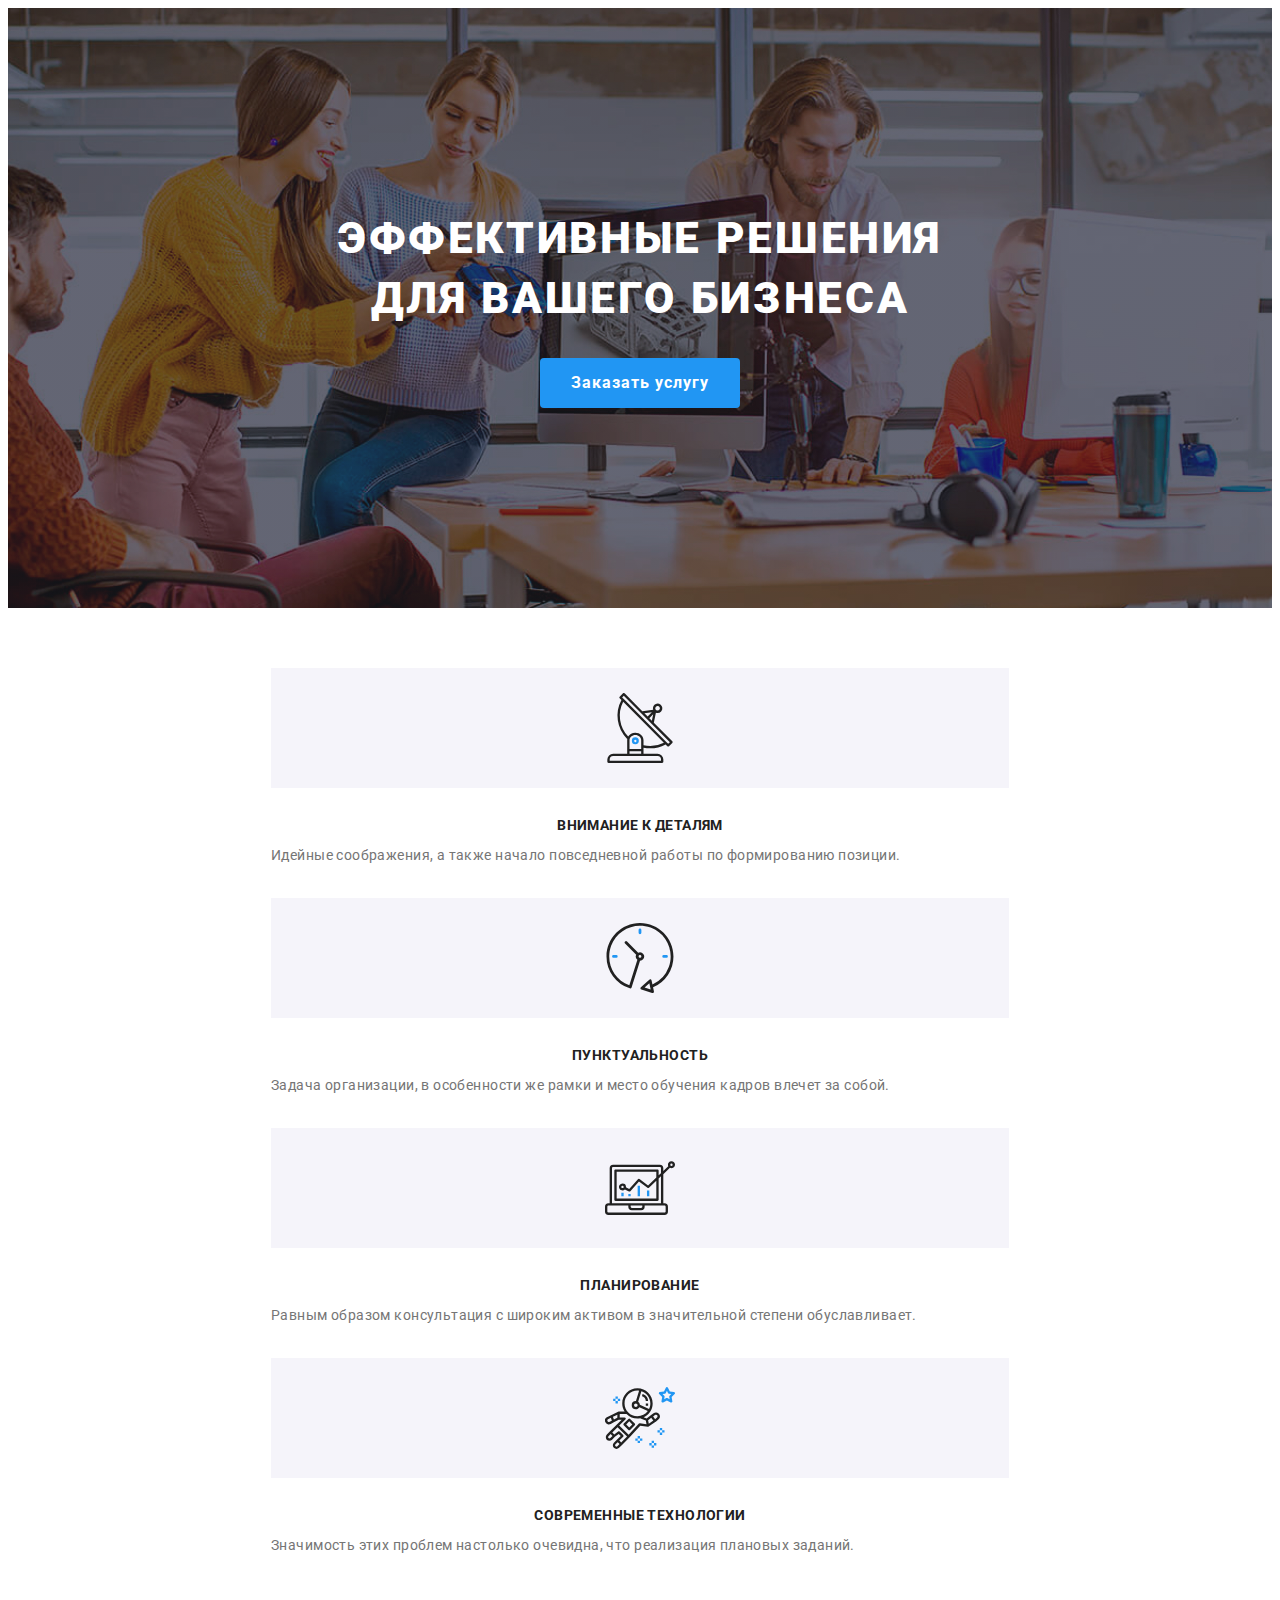
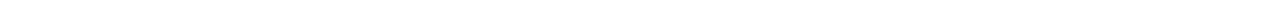
==== index.html @ 3f9c3182 "hero adaptive" ====
<!DOCTYPE html>
<html lang="ru">

  <head>
    <link rel="stylesheet" href="https://cdnjs.cloudflare.com/ajax/libs/modern-normalize/1.1.0/modern-normalize.min.css"
      integrity="sha512-wpPYUAdjBVSE4KJnH1VR1HeZfpl1ub8YT/NKx4PuQ5NmX2tKuGu6U/JRp5y+Y8XG2tV+wKQpNHVUX03MfMFn9Q=="
      crossorigin="anonymous" referrerpolicy="no-referrer" />
    <meta charset="UTF-8">
    <meta http-equiv="X-UA-Compatible" content="IE=edge">
    <meta name="viewport" content="width=device-width, initial-scale=1.0">
    <title>Студия</title>
    <link rel="preconnect" href="https://fonts.googleapis.com">
    <link rel="preconnect" href="https://fonts.gstatic.com" crossorigin>
    <link href="https://fonts.googleapis.com/css2?family=Raleway:wght@700&family=Roboto:wght@400;500;700;900&display=swap"
      rel="stylesheet">
    <link rel="stylesheet" href="./css/common.css">
    <link rel="stylesheet" href="./css/main.min.css">
  </head>

  <body> 

    <!----Header---->


    <!-- <header class="header">
      <div class="container header-container">
        <nav class="header-nav">

          <a href="index.html" class="logo nav-link"><span lang="en" class="web">Web</span><span class="studio">Studio</span></a>
          

          <ul class="site-nav list">
            <li class="site-nav__item">
              <a href="" class="link current site-nav__link">Студия</a></li>
            <li class="site-nav__item">
              <a href="./portfolio.html" class="link site-nav__link">Портфолио</a></li>
            <li class="site-nav__item">
              <a href="" class="link site-nav__link">Контакты</a></li>
          </ul>

        </nav>

        <ul class="header-contacts list ">
          <li class="header-contacts__item">
            <a class="header-contacts__link link" href="mailto:info@devstudio.com">
              <svg class="header-contacts__icon-mail">
                <use href="./images/sprite.svg#icon-mail"></use>
              </svg>info@devstudio.com
            </a>
          </li>
            
          <li class="header-contacts__item">
            <a class="header-contacts__link link" href="tel:+380961111111" >
              <svg class="header-contacts__icon-tel">
                <use href="./images/sprite.svg#icon-tel"></use>
              </svg>+38 096 111 11 11
            </a> 
          </li>
        </ul>
      </div>
    </header>

    <main> -->


      <!-------------Modal------------>

          <!-- <div class="backdrop is-hidden" data-modal>
            <div class="modal">
              <button class="button-modal" type="button" data-modal-close>
                <svg class="icon-close" width="11" height="11">
                  <use href="./images/sprite.svg#icon-modal"></use>
                </svg>
              </button>


              <form action="#" class="modal-form">
                <p class="modal-form-head">Оставьте свои данные, мы вам перезвоним</p>
                <label class="modal-form-field">Имя
                  <span class="modal-form-wrapper">
                    <input class="modal-form-input" type="text" name="user-name" />
                    <svg class="modal-form-icon">
                      <use href="./images/sprite.svg#icon-person"></use>
                    </svg>
                  </span>
                </label>

                <label class="modal-form-field">Телефон
                  <span class="modal-form-wrapper">
                    <input class="modal-form-input" type="tel" name="user-tel" />
                    <svg class="modal-form-icon">
                      <use href="./images/sprite.svg#icon-phonedrop"></use>
                    </svg>
                </span>
                </label>

                <label class="modal-form-field">Почта
                  <span class="modal-form-wrapper">
                    <input class="modal-form-input" type="email" name="user-email" />
                    <svg class="modal-form-icon">
                      <use href="./images/sprite.svg#icon-emaildrop"></use>
                    </svg>
                  </span>
                </label>

                <label class="modal-form-field">Комментарий
                  <textarea class="modal-form-message" name="user-message" placeholder="Введите текст"></textarea>
                </label>

                  
                <input class="modal-form-checkbox visually-hidden" type="checkbox" id="accept-policy"/>
                <label class="modal-form-checkbox-label" for="accept-policy">Соглашаюсь с рассылкой и принимаю &nbsp;<a href="#" class="link-policy">Условия договора</a></label>



                <button class="modal-form-button" type="submit">Отправить</button>
              </form>
            </div>
          </div>
 -->

      <!-----------Герой---------->
      
      <section class="section-hero overlay">
        <div class="container hero">
          <h1 class="hero-title">ЭФФЕКТИВНЫЕ РЕШЕНИЯ ДЛЯ ВАШЕГО БИЗНЕСА</h1>
          <button class="button" type="button" data-modal-open>Заказать услугу</button>
        </div>
      </section>
      
    
      <!--------Приоритеты-------->

      <section class="section ">
        <div class="container">
          <ul class="list section-container">
            <li class="item icon-antenna">
              <h3 class="section-title">ВНИМАНИЕ К ДЕТАЛЯМ</h3>
              <p class="section-text">Идейные соображения, а также начало повседневной работы по формированию позиции.</p>
            </li> 

            <li class="item icon-clock">
              <h3 class="section-title">ПУНКТУАЛЬНОСТЬ</h3>
              <p class="section-text">Задача организации, в особенности же рамки и место обучения кадров влечет за собой.</p>
            </li>

            <li class="item icon-diagram">
              <h3 class="section-title ">ПЛАНИРОВАНИЕ</h3>
              <p class="section-text">Равным образом консультация с широким активом в значительной степени обуславливает.</p>
            </li>

            <li class="item icon-astronaut">
              <h3 class="section-title ">СОВРЕМЕННЫЕ ТЕХНОЛОГИИ</h3>
              <p class="section-text">Значимость этих проблем настолько очевидна, что реализация плановых заданий.</p>
            </li>

          </ul>
        </div>
      </section>

    

      <!----------Чем мы занимаемся------->

      <!-- <section class="section-box">
        <div class="container">
          <h2 class="section-work">Чем мы занимаемся</h2>
            <ul class="about-list list">
              <li class="about-item">
                <div class="work-thumb">
                  <img src="./images/box1.jpg" alt="работа за компьютером" width="370" />
                  <p class="thumb-text">ДЕСКТОПНЫЕ ПРИЛОЖЕНИЯ</p>
                </div>
              </li>
              <li class="about-item">
                <div class="work-thumb">
                  <img src="./images/box2.jpg" alt="ноутбук и телефон" width="370" />
                  <p class="thumb-text">МОБИЛЬНЫЕ ПРИЛОЖЕНИЯ</p>
                </div>
              </li>
              <li class="about-item">
                <div class="work-thumb">
                  <img src="./images/box3.jpg" alt="планшет" width="370" />
                  <p class="thumb-text">ДИЗАЙНЕРСКИЕ РЕШЕНИЯ</p>
                </div>
              </li>
            </ul>
        </div>
      </section> -->

      <!--Наша команда-->
      
      <!-- <section class="command">
        <div class="container">
          <h2 class="command-title command-pre-title">Наша команда</h2>

          <ul class="list command-list">
            
            <li class="command-item">
              <img src="images/photo1.jpg" alt="photo" width="270" />
              <div class="command-item-description">
                <h3 class="command-subject">Игорь Демьяненко</h3>
                <p class="command-text">Product Designer</p>

                <ul class="master-social list social-list">
                  <li class="social-item">
                    <a href="" class="social-link">
                      <svg class="social-icon" width="20" height="20">
                        <use href="./images/sprite.svg#icon-instagram"></use>
                      </svg>
                    </a>
                  </li>
                  
                  <li class="social-item">
                    <a href="" class="social-link">
                      <svg class="social-icon" width="20" height="20">
                        <use href="./images/sprite.svg#icon-twitter"></use>
                      </svg>
                    </a>
                  </li>

                  <li class="social-item">
                    <a href="" class="social-link">
                      <svg class="social-icon" width="20" height="20">
                        <use href="./images/sprite.svg#icon-facebook"></use>
                      </svg>
                    </a>
                  </li>
                  
                  <li class="social-item">
                    <a href="" class="social-link">
                      <svg class="social-icon" width="20" height="20">
                        <use href="./images/sprite.svg#icon-linkedin"></use>
                      </svg>
                    </a>
                  </li>
                </ul>
              </div>
            </li>

            <li class="command-item">
              <img src="images/photo2.jpg" alt="photo" width="270" />
              <div class="command-item-description">
                <h3 class="command-subject">Ольга Репина</h3>
                <p class="command-text">Frontend Developer</p>
                <ul class="master-social list social-list">
                  <li class="social-item">
                    <a href="" class="social-link">
                      <svg class="social-icon" width="20" height="20">
                        <use href="./images/sprite.svg#icon-instagram"></use>
                      </svg>
                    </a>
                  </li>
                  <li class="social-item">
                    <a href="" class="social-link">
                      <svg class="social-icon" width="20" height="20">
                        <use href="./images/sprite.svg#icon-twitter"></use>
                      </svg>
                    </a>
                  </li>
                  <li class="social-item">
                    <a href="" class="social-link">
                      <svg class="social-icon" width="20" height="20">
                        <use href="./images/sprite.svg#icon-facebook"></use>
                      </svg>
                    </a>
                  </li>
                  <li class="social-item">
                    <a href="" class="social-link">
                      <svg class="social-icon" width="20" height="20">
                        <use href="./images/sprite.svg#icon-linkedin"></use>
                      </svg>
                    </a>
                  </li>
                </ul>
              </div>
            </li>

            <li class="command-item">
              <img src="images/photo3.jpg" alt="photo" width="270" />
              <div class="command-item-description">
                <h3 class="command-subject">Николай Тарасов</h3>
                <p class="command-text">Marketing</p>
                <ul class="master-social list social-list">
                  <li class="social-item">
                    <a href="" class="social-link">
                      <svg class="social-icon" width="20" height="20">
                        <use href="./images/sprite.svg#icon-instagram"></use>
                      </svg>
                    </a>
                  </li>
                  <li class="social-item">
                    <a href="" class="social-link">
                      <svg class="social-icon" width="20" height="20">
                        <use href="./images/sprite.svg#icon-twitter"></use>
                      </svg>
                    </a>
                  </li>
                  <li class="social-item">
                    <a href="" class="social-link">
                      <svg class="social-icon" width="20" height="20">
                        <use href="./images/sprite.svg#icon-facebook"></use>
                      </svg>
                    </a>
                  </li>
                  <li class="social-item">
                    <a href="" class="social-link">
                      <svg class="social-icon" width="20" height="20">
                        <use href="./images/sprite.svg#icon-linkedin"></use>
                      </svg>
                    </a>
                  </li>
                </ul>
              </div>
            </li>

            <li class="command-item">
              <img src="images/photo4.jpg" alt="photo" width="270" />
              <div class="command-item-description">
                <h3 class="command-subject">Михаил Ермаков</h3>
                <p class="command-text">UI Designer</p>
                <ul class="master-social list social-list">
                  <li class="social-item">
                    <a href="" class="social-link">
                      <svg class="social-icon" width="20" height="20">
                        <use href="./images/sprite.svg#icon-instagram"></use>
                      </svg>
                    </a>
                  </li>
                  <li class="social-item">
                    <a href="" class="social-link">
                      <svg class="social-icon" width="20" height="20">
                        <use href="./images/sprite.svg#icon-twitter"></use>
                      </svg>
                    </a>
                  </li>
                  <li class="social-item">
                    <a href="" class="social-link">
                      <svg class="social-icon" width="20" height="20">
                        <use href="./images/sprite.svg#icon-facebook"></use>
                      </svg>
                    </a>
                  </li>
                  <li class="social-item">
                    <a href="" class="social-link">
                      <svg class="social-icon" width="20" height="20">
                        <use href="./images/sprite.svg#icon-linkedin"></use>
                      </svg>
                    </a>
                  </li>
                </ul>
              </div>
            </li>

          </ul>
        </div>
      </section> -->

    <!-- Постоянные клиенты -->

    <!-- <section class="clients">
        <div class="container">
          <h2 class="title-clients">Постоянные клиенты</h2>
          <ul class="logo-clients">
            <li class="clients-item">
              <a href="" class="clients-link">
                <svg class="logo-company" width="106" height="60">
                  <use href="./images/sprite.svg#icon-Logo-yac"></use>
                </svg>
              </a>
            </li>
            <li class="clients-item">
              <a href="" class="clients-link">
                <svg class="logo-company" width="106" height="60">
                  <use href="./images/sprite.svg#icon-company-here"></use>
                </svg>
              </a>
            </li>
            <li class="clients-item">
              <a href="" class="clients-link">
                <svg class="logo-company" width="160" height="60">
                  <use href="./images/sprite.svg#icon-company"></use>
                </svg>
              </a>
            </li>
            <li class="clients-item">
              <a href="" class="clients-link">
                <svg class="logo-company" width="160" height="60">
                  <use href="./images/sprite.svg#icon-foster-peters"></use>
                </svg>
              </a>
            </li>
            <li class="clients-item">
              <a href="" class="clients-link">
                <svg class="logo-company" width="160" height="60">
                  <use href="./images/sprite.svg#icon-brand"></use>
                </svg>
              </a>
            </li>
            <li class="clients-item">
              <a href="" class="clients-link">
                <svg class="logo-company" width="160" height="60">
                  <use href="./images/sprite.svg#icon-company-tegline"></use>
                </svg>
              </a>
            </li>
          </ul>
        </div>
      </section>

    </main> -->

    <!--Футер-->
    <!-- <footer class="page-footer">
      <div class="container footer-container">
        <div class="footer-left">
          <a href="index.html" class="logo-footer"><span lang="en" class="web">Web</span><span class="studio-footer">Studio</span></a>
          

          <address>
          <ul class="nav-footer list">

            <li>
              <a href="г.Киев,пр-тЛесиУкраинки,26" class="address link about-address">г. Киев, пр-т Леси Украинки, 26</a>
            </li>

            <li>
              <a href="mailto:info@devstudio.com" class="link about-mail">info@devstudio.com</a>
            </li>

            <li>
              <a href="tel:+380961111111" class="link about-tel">+38 096 111 11 11</a>
            </li>

          </ul>
        </address>
        </div>
      

        <div class="footer-right">
          <h2 class="footer-right-title">ПРИСОЕДИНЯЙТЕСЬ</h2>
          <ul class="footer-right-list">
            <li class="footer-right-item" aria-label="Instagram">
              <a href="" class="footer-right-link">
                <svg width="20" height="20">
                  <use href="./images/sprite.svg#icon-instagram"></use>
                </svg>
              </a>
            </li>
              <li class="footer-right-item" aria-label="Twitter">
                <a href="" class="footer-right-link">
                  <svg width="20" height="20">
                    <use href="./images/sprite.svg#icon-twitter"></use>
                  </svg>
                </a>
              </li>
              <li class="footer-right-item" aria-label="Facebook">
                <a href="" class="footer-right-link">
                  <svg width="20" height="20">
                    <use href="./images/sprite.svg#icon-facebook"></use>
                  </svg>
                </a>
              </li>
              <li class="footer-right-item" aria-label="Linked-In">
                <a href="" class="footer-right-link">
                  <svg width="20" height="20">
                    <use href="./images/sprite.svg#icon-linkedin"></use>
                  </svg>
                </a>
              </li>
          </ul>
        </div> -->

        
<!--------- Footer right two ------->


        <!-- <div class="footer-right-two">
          <form class="footer-form">
            <label class="right-two-label" for="email">ПОДПИШИТЕСЬ НА РАССЫЛКУ</label>
            <input  class="footer-input" type="email" name="email" id="email" placeholder="E-mail"/>
            <button class="footer-button" type="submit">Подписаться
              <svg class="button-footer-icon">
                <use href="./images/sprite.svg#icon-send"></use>
              </svg>
            </button>
          </form>
        </div>

      </div>  
    </footer> -->

    <script src="./js/modal.js"></script>
  </body>

</html>
---- css/main.min.css ----
:root{--primary-text-color: #212121;--title-text-color: #757575;--accent-color: #2196f3;--primary-white-color: #ffffff;--primery-bg-color: #e5e5e5;--secondary-bg-color: #2f303a;--fourth-bg-color: #f5f4fa;--nav-footer-color: rgba(255, 255, 255, 0.6)}.visually-hidden{position:absolute;white-space:nowrap;width:1px;height:1px;overflow:hidden;border:0;padding:0;clip:rect(0 0 0 0);clip-path:inset(50%);margin:-1px}html{box-sizing:border-box}body{font-family:"Roboto", "Verdana", sans-serif;background-color:var(--primary-white-color);color:var(--primary-text-color);font-family:Roboto, sans-serif}p,h1,h2,h3,h4,h5,h6{margin:0}ul{margin:0;padding:0}img{display:block}button{cursor:pointer;border:none}*,*::before,*::after{box-sizing:border-box}.list{padding:0;margin:0;list-style:none}.link{text-decoration:none}.container{width:100%;padding-left:15px;padding-right:15px;margin:0 auto 0 auto}@media screen and (min-width: 480px){.container{width:480px}}@media screen and (min-width: 768px){.container{width:768px}}.backdrop{position:fixed;z-index:2;top:0;left:0;width:100vw;height:100vh;background:rgba(0,0,0,0.2);transition:opacity 500ms linear, visibility 500ms linear}.backdrop.is-hidden{opacity:0;pointer-events:none}.backdrop.is-hidden .modal{transform:translate(-50%, 0%) scale(0.5)}.modal{position:absolute;top:50%;left:50%;padding:40px;min-width:528px;min-height:581px;background-color:var(--primary-white-color);box-shadow:0px 1px 1px rgba(0,0,0,0.12),0px 4px 4px rgba(0,0,0,0.06),1px 4px 6px rgba(0,0,0,0.16);border-radius:4px;transform:translate(-50%, -50%) scale(1);transition:transform 3s cubic-bezier(0.4, 0, 0.2, 1)}.button-modal{position:absolute;display:flex;justify-content:center;align-items:center;top:8px;right:8px;width:30px;height:30px;outline:none;cursor:pointer;border-radius:50%;border:1px solid rgba(0,0,0,0.1);background-color:var(--primary-white-color);color:#000000;transition:color 250ms cubic-bezier(0.4, 0, 0.2, 1)}.button-modal:hover,.button-modal:focus{color:var(--accent-color)}.icon-close{fill:currentColor}.modal-form{display:flex;flex-direction:column}.modal-form-head{margin-bottom:12px;font-weight:700;font-size:20px;line-height:1.15;text-align:center;letter-spacing:0.03em;color:var(--primary-text-color)}.modal-form-field{margin-bottom:20px;font-weight:400;font-size:12px;line-height:1.16;letter-spacing:0.01em;color:var(--title-text-color)}.modal-form-wrapper{position:relative;display:block;margin-top:4px}.modal-form-input{width:100%;height:40px;padding-left:30px;border:1px solid rgba(33,33,33,0.2);border-radius:4px;transition:border-color 250ms cubic-bezier(0.4, 0, 0.2, 1)}.modal-form-input:focus{outline:none;border-color:var(--accent-color)}.modal-form-input:focus+.modal-form-icon{fill:var(--accent-color)}.modal-form-icon{display:block;width:18px;height:18px;position:absolute;top:50%;left:12px;transform:translateY(-50%);fill:var(--primary-text-color);transition:fill 250ms cubic-bezier(0.4, 0, 0.2, 1)}.modal-form-message{width:100%;height:120px;margin-top:4px;padding:12px 16px;border:1px solid rgba(33,33,33,0.2);border-radius:4px;resize:none;transition:border-color 250ms cubic-bezier(0.4, 0, 0.2, 1)}.modal-form-message::placeholder{font-family:Roboto;font-weight:400;font-size:14px;line-height:1, 14;letter-spacing:0.01em;color:rgba(117,117,117,0.5)}.modal-form-message:focus{outline:none;border-color:var(--accent-color)}.modal-form-checkbox-label{display:flex;align-items:center;justify-content:center;margin-bottom:30px;font-weight:400;font-size:14px;line-height:1.71;letter-spacing:0.03em;color:var(--title-text-color)}.modal-form-checkbox-label::before{display:block;content:"";width:18px;height:17px;margin-right:9px;border:1px solid var(--primary-text-color);cursor:pointer}.modal-form-checkbox:checked+.modal-form-checkbox-label::before{background-color:var(--accent-color);background-image:url(../images/check.svg);background-repeat:no-repeat;background-position:50% 50%}.modal-form-checkbox:focus+.modal-form-checkbox-label::before{outline:2px solid var(--accent-color)}.link-policy{color:var(--accent-color)}.modal-form-button{align-self:center;min-width:200px;height:50px;font-family:Roboto;font-weight:700;font-size:16px;line-height:1.87;text-align:center;letter-spacing:0.06em;color:var(--primary-white-color);background-color:var(--accent-color);box-shadow:0px 4px 4px rgba(0,0,0,0.15);border-radius:4px;transition:background-color 250ms cubic-bezier(0.4, 0, 0.2, 1)}.logo{font-family:"Raleway", sans-serif;font-weight:700;font-size:26px;line-height:1.19;text-decoration:none;letter-spacing:0.03em;transition:color 250ms linear}.logo:hover{color:var(--accent-color)}.web{color:var(--accent-color)}.studio{color:var(--primary-text-color)}.header{border-bottom:1px solid #ececec}.header-nav{display:flex;align-items:center}.header-container{display:flex}.site-nav{display:flex;margin-left:93px;color:var(--primary-text-color);font-weight:500;font-size:14px;line-height:1.14;letter-spacing:0.02em;transition:color 250ms linear}.site-nav__item:not(:last-child){margin-right:50px}.site-nav__link.current,.site-nav__link.current:focus{color:var(--accent-color)}.site-nav__link{display:flex;align-items:center;text-decoration:none;color:inherit;position:relative;transition:color 250ms cubic-bezier(0.4, 0, 0.2, 1)}.site-nav__link:hover,.site-nav__link:focus{color:var(--accent-color)}.site-nav__link.current:after{content:" ";background-color:var(--accent-color);width:100%;position:absolute;height:4px;border-radius:2px;display:block;top:46px}.header-contacts{display:flex;align-items:center;padding-top:32px;padding-bottom:32px;padding-left:0;margin-top:0;margin-bottom:0;margin-left:auto;list-style:none;font-weight:500;letter-spacing:0.02em;line-height:1.14;font-size:14px}.header-contacts .link:hover,.header-contacts.link:focus{color:var(--accent-color)}.header-contacts__link{display:flex;color:var(--title-text-color);align-items:center;text-decoration:none;color:inherit;position:relative;transition:color 250ms cubic-bezier(0.4, 0, 0.2, 1)}.header-contacts__link:hover,.header-contacts__link:focus{color:var(--accent-color)}.header-contacts__link:hover .header-contacts__icon-mail,.header-contacts__link:focus .header-contacts__icon-mail{fill:var(--accent-color)}.header-contacts__link:hover .header-contacts__icon-tel,.header-contacts__link:focus .header-contacts__icon-tel{fill:var(--accent-color)}.header-contacts__item{color:var(--title-text-color)}.header-contacts__item:not(:last-child){margin-right:50px}.header-contacts__icon-mail{fill:var(--title-text-color);margin-right:10px;width:16px;height:12px;transition:fill 250ms cubic-bezier(0.4, 0, 0.2, 1)}.header-contacts__icon-tel{fill:var(--title-text-color);margin-right:10px;width:10px;height:16px;transition:fill 250ms cubic-bezier(0.4, 0, 0.2, 1)}.hero{padding-top:118px;padding-bottom:118px}@media screen and (min-width: 1200px){.hero{padding-top:200px;padding-bottom:200px}}.section-hero{background-color:var(--secondary-bg-color);text-align:center}.hero-title{color:var(--primary-white-color);font-weight:900;letter-spacing:0.06em;font-size:26px;line-height:1.62;margin-bottom:30px}@media screen and (min-width: 480px){.hero-title{margin:0 auto;width:360px}}@media screen and (min-width: 1200px){.hero-title{width:696px;height:120px;font-size:44px;line-height:1.37;margin-left:auto;margin-right:auto}}.overlay{max-width:1600px;margin-left:auto;margin-right:auto;background-image:linear-gradient(rgba(47,48,58,0.4), rgba(47,48,58,0.4)),url(../images/hero.jpg);background-repeat:no-repeat;background-size:cover;background-position:center}.button{color:var(--primary-white-color);background-color:var(--accent-color);font-weight:700;font-size:16px;line-height:1.87;letter-spacing:0.06em;font-family:inherit;display:block;margin:0 auto;min-width:200px;height:50px;margin-top:30px;border-radius:4px;transition:background-color 250ms cubic-bezier(0.4, 0, 0.2, 1)}.button:hover,.button:focus{background-color:var(--accent-color)}.section{background-color:var(--primary-white-color);padding-top:60px;padding-bottom:60px}.section-container{margin-bottom:-30px}.item{margin-bottom:30px}.item::before{content:"";display:block;height:120px;background-repeat:no-repeat;background-position:center;background-color:#f5f4fa;margin-bottom:30px}.icon-antenna::before{background-image:url(../images/antenna.svg)}.icon-clock::before{background-image:url(../images/clock.svg)}.icon-diagram::before{background-image:url(../images/diagram.svg)}.icon-astronaut::before{background-image:url(../images/astronaut.svg)}.section-title{color:var(--primary-text-color);font-family:Roboto;font-weight:700;text-align:center;font-size:14px;line-height:1.14;letter-spacing:0.03em;margin-bottom:10px}.section-text{color:var(--title-text-color);font-size:14px;line-height:1.71;letter-spacing:0.03em;width:100%}.section-box{background-color:var(--primary-white-color);padding-top:92px;padding-bottom:92px}.section-work{background-color:var(--primary-white-color);font-weight:700;font-size:36px;line-height:42px;text-align:center;letter-spacing:0.03em;margin-bottom:50px}.about-list{display:flex;flex-wrap:wrap;margin-left:-30px;margin-bottom:-30px}.about-item{flex-basis:calc((100% - 3 * 30px) / 3);margin-left:30px;margin-bottom:30px}.work-thumb{position:relative}.work-thumb::after{display:inline-block;position:absolute;content:"";width:100%;height:70px;background:rgba(47,48,58,0.8);bottom:0%}.thumb-text{display:flex;position:absolute;justify-content:center;align-items:center;bottom:0px;width:100%;height:70px;font-weight:700;font-size:14px;line-height:1.14px;text-align:center;letter-spacing:0.03em;text-transform:uppercase;z-index:1;color:var(--primary-white-color)}.command{background-color:var(--fourth-bg-color);padding-top:94px;padding-bottom:94px}.command-title{color:var(--primary-text-color);font-size:36px;line-height:1.17;letter-spacing:0.03em;text-align:center}.command-pre-title{margin-bottom:50px}.command-list{display:flex;flex-wrap:wrap;margin-left:-30px;margin-bottom:-30px}.command-item{flex-basis:calc((100% - 4 * 30px) / 4);margin-left:30px;margin-bottom:30px;box-shadow:0px 1px 3px rgba(0,0,0,0.12),0px 1px 1px rgba(0,0,0,0.14),0px 2px 1px rgba(0,0,0,0.2)}.command-subject{color:var(--primary-text-color);font-weight:500;font-size:16px;line-height:1.19;letter-spacing:0.03em;margin-bottom:10px;text-align:center}.command-item-description{background-color:var(--primary-white-color);padding-top:30px;padding-bottom:30px}.command-text{color:var(--title-text-color);font-size:16px;line-height:1.19;letter-spacing:0.03em;text-align:center;padding-bottom:16px}.social-list{display:flex;justify-content:center;padding:0;list-style:none}.social-item{width:44px;height:44px;border-radius:50%}.social-item:not(:last-child){margin-right:10px}.social-icon{fill:#afb1b8;transition:fill 250ms cubic-bezier(0.4, 0, 0.2, 1)}.social-link{width:100%;height:100%;border-radius:50%;display:flex;align-items:center;justify-content:center;transition:background-color 250ms cubic-bezier(0.4, 0, 0.2, 1)}.social-link:hover,.social-link:focus{background-color:var(--accent-color)}.social-link:hover .social-icon,.social-link:focus .social-icon{fill:var(--primary-white-color)}.clients{background-color:var(--primary-white-color);padding-top:94px;padding-bottom:94px}.title-clients{color:var(--primary-text-color);font-size:36px;line-height:1.17;letter-spacing:0.03em;text-align:center;margin-bottom:50px}.logo-clients{padding:0px;margin:0;display:flex;list-style:none;justify-content:center;margin-left:-30px;margin-bottom:-30px}.clients-item{display:block;height:92px;margin-left:30px;margin-bottom:30px;box-sizing:border-box}.clients-link{display:flex;align-items:center;justify-content:center;border:1px solid #afb1b8;border-radius:4px;width:170px;height:92px;transition:border-color 250ms cubic-bezier(0.4, 0, 0.2, 1),fill 250ms cubic-bezier(0.4, 0, 0.2, 1)}.clients-link:hover,.clients-link:focus{border-color:var(--accent-color)}.clients-link:hover .logo-company,.clients-link:focus .logo-company{fill:var(--accent-color)}.logo-company{fill:#afb1b8;justify-content:center;align-items:center;transition:fill 250ms cubic-bezier(0.4, 0, 0.2, 1)}.footer-container{display:flex;align-items:baseline}.page-footer{color:var(--primary-white-color);background-color:var(--secondary-bg-color);padding-top:60px;padding-bottom:60px}.logo-footer{font-family:"Raleway", sans-serif;font-weight:700;font-size:26px;line-height:1.19;text-decoration:none;letter-spacing:0.03em;margin-bottom:20px;display:block}.web{color:var(--accent-color)}.studio-footer{color:var(--primary-white-color)}.page-footer .logo:hover{color:var(--accent-color)}.nav-footer .link{color:var(--nav-footer-color);font-style:normal;font-size:14px;line-height:1.71;letter-spacing:0.03em;transition:color 250ms cubic-bezier(0.4, 0, 0.2, 1)}.nav-footer .address{color:var(--primary-white-color);font-size:14px;line-height:1.71;letter-spacing:0.03em}.nav-footer .link:hover,.nav-footer .link:focus{color:var(--accent-color)}.about-address{margin-bottom:10px;display:block}.about-mail{margin-bottom:10px;display:block}.about-tel{display:block}.footer-right{width:206px;height:80px;margin-left:70px}.footer-right-list{list-style:none;display:flex}.footer-right-title{margin-top:0;margin-bottom:20px;font-family:"Roboto";font-weight:700;font-size:14px;line-height:1.14;letter-spacing:0.03em;text-transform:uppercase;color:var(--white)}.footer-right-item{border-radius:50%;display:flex;justify-content:center;align-items:center;width:44px;height:44px;background-color:rgba(255,255,255,0.1);fill:var(--primary-white-color)}.footer-right-item:not(:last-child){margin-right:10px}.footer-right-link{fill:var(--primary-white-color);display:flex;justify-content:center;align-items:center;width:44px;height:44px;border-radius:50%;transition:background-color 250ms cubic-bezier(0.4, 0, 0.2, 1)}.footer-right-link:hover,.footer-right-link:focus{background-color:var(--accent-color)}.footer-right-two{margin-left:93px;flex-direction:column}.right-two-label{display:flex;flex-direction:column;padding:0;margin-bottom:20px;font-family:"Roboto";font-weight:700;font-size:14px;line-height:1.14;letter-spacing:0.03em;text-transform:uppercase;color:var(--white)}.footer-input{width:358px;height:50px;padding-left:16px;color:var(--primary-white-color);background-color:var(--secondary-bg-color);border:1px solid rgba(255,255,255,0.3);box-sizing:border-box;border-radius:4px}.footer-button{display:inline-flex;justify-content:center;align-items:center;margin-left:12px;padding:10px 29px;color:var(--primary-white-color);background-color:var(--accent-color);font-weight:700;font-size:16px;line-height:1.87;letter-spacing:0.06em;font-family:inherit;min-width:200px;height:50px;background-color:var(--accent-color);border-radius:4px;transition:background-color 250ms cubic-bezier(0.4, 0, 0.2, 1)}.footer-button:hover,.footer-button:focus{background-color:var(--accent-color)}.button-footer-icon{margin-left:10px;width:24px;height:24px;fill:var(--primary-white-color)}.section-info{background-color:var(--primary-white-color);padding-top:94px;padding-bottom:94px}.button-link{color:var(--primary-text-color);background-color:var(--fourth-bg-color);font-family:inherit;cursor:pointer;font-weight:500;font-size:16px;line-height:1.62;letter-spacing:0.03em;border-radius:4px;padding:6px 22px 6px 22px;transition:box-shadow 250ms cubic-bezier(0.4, 0, 0.2, 1),color 250ms cubic-bezier(0.4, 0, 0.2, 1),background-color 250ms cubic-bezier(0.4, 0, 0.2, 1)}.button-link:hover,.button-link:focus{color:var(--primary-white-color);background-color:var(--accent-color);box-shadow:0px 3px 1px rgba(0,0,0,0.1),0px 1px 2px rgba(0,0,0,0.08),0px 2px 2px rgba(0,0,0,0.12)}.btn-info{display:flex;margin-bottom:50px;justify-content:center}.btn-item:not(:last-child){margin-right:8px}.projects{display:flex;flex-wrap:wrap}.projects-item{width:370px;flex-basis:calc((100% - 3 * 30px) / 3);margin-right:30px;margin-bottom:30px}.projects-item:nth-child(3n){margin-right:0}.projects-item:nth-last-child(-n+3){margin-bottom:0}.projects-link{display:block;text-decoration:none;transition:box-shadow 250ms cubic-bezier(0.4, 0, 0.2, 1)}.projects-link:hover{box-shadow:0px 1px 1px rgba(0,0,0,0.12),0px 4px 4px rgba(0,0,0,0.06),1px 4px 6px rgba(0,0,0,0.16)}.projects-description{padding:20px 24px 20px 24px;border:1px solid #eeeeee;box-sizing:border-box}.projects-title{color:var(--primary-text-color);font-size:18px;line-height:2;letter-spacing:0.06em;margin-bottom:4px}.projects-text{color:var(--title-text-color);font-size:16px;line-height:1.87;letter-spacing:0.03em}.projects-item{cursor:pointer}.projects-overlay{position:relative;overflow:hidden}.projects-picture-text{position:absolute;opacity:1;display:flex;top:0;left:0;color:var(--primary-white-color);font-size:18px;line-height:1.56;letter-spacing:0.03em;background-color:var(--accent-color);padding:63px 24px;height:100%;width:100%;transform:translateY(100%);transition:transform 250ms cubic-bezier(0.4, 0, 0.2, 1)}.projects-item:hover .projects-picture-text{transform:translateY(0)}
/*# sourceMappingURL=main.min.css.map */
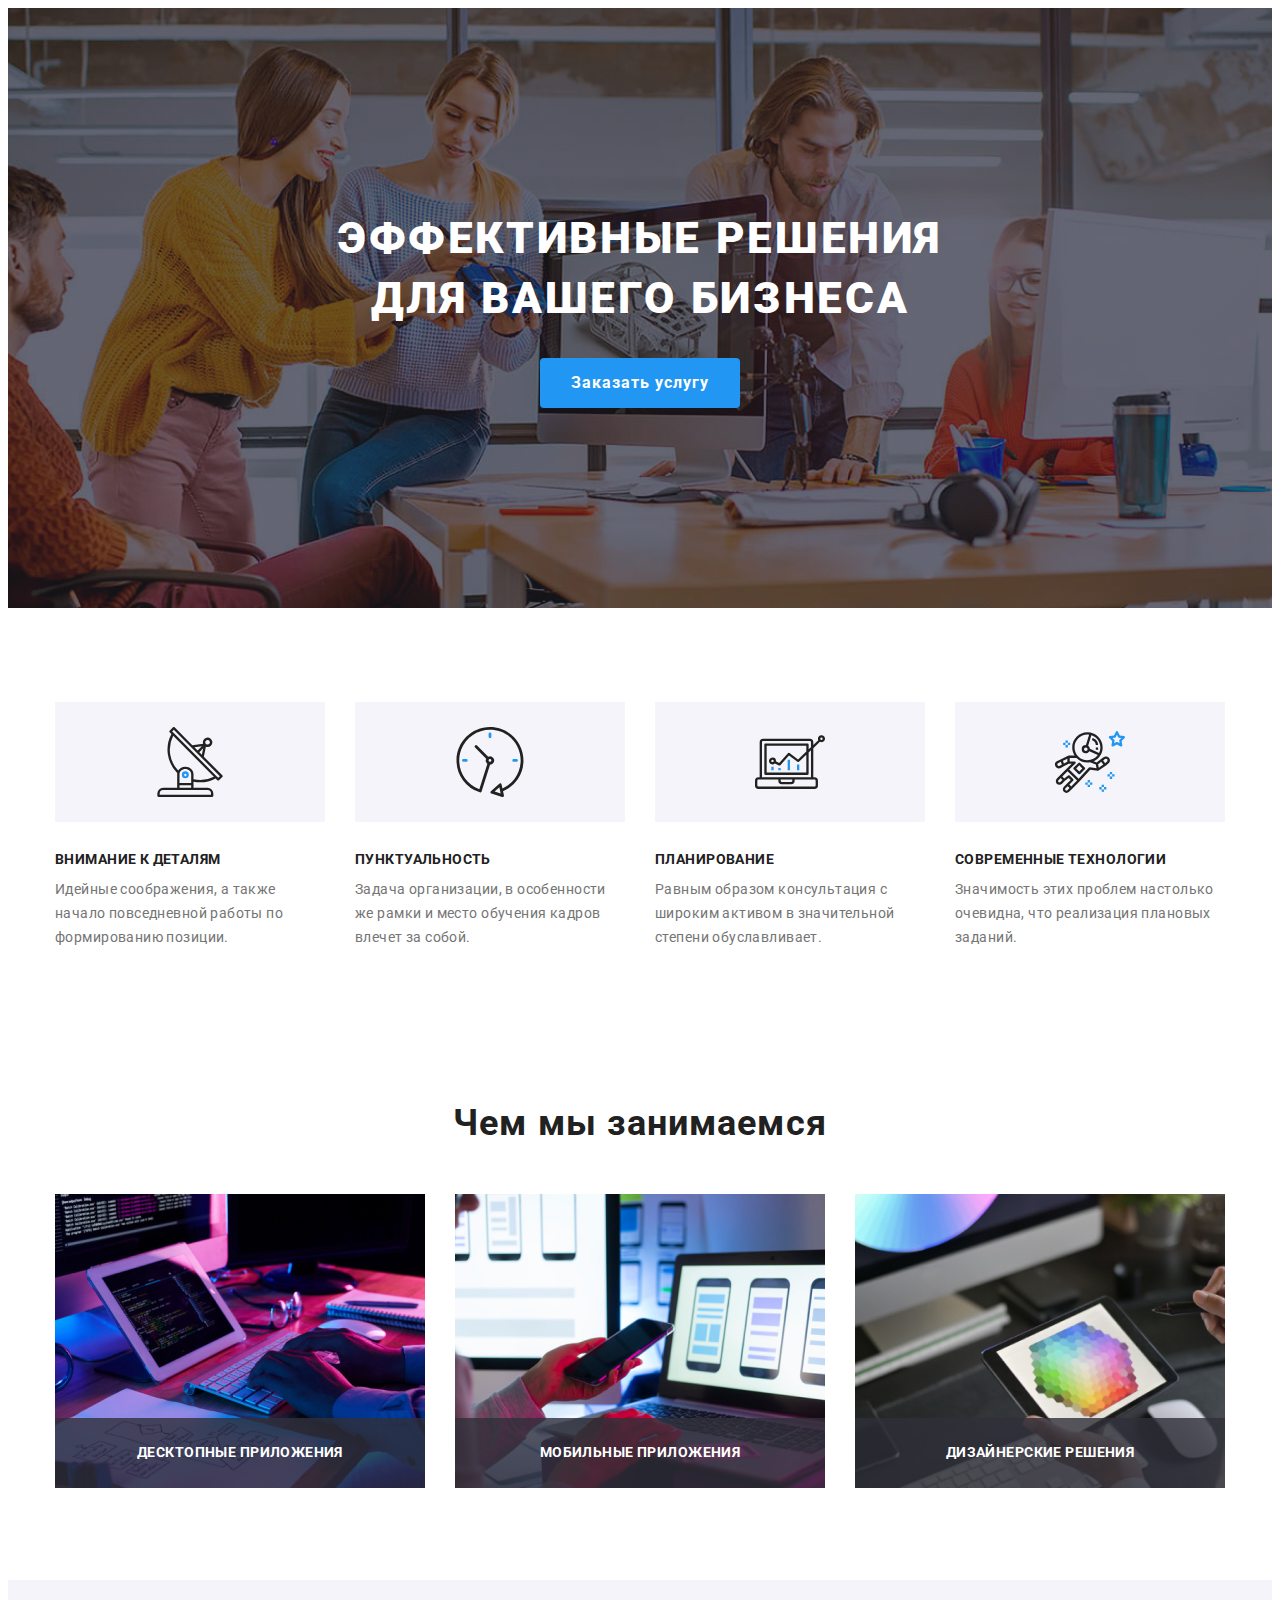
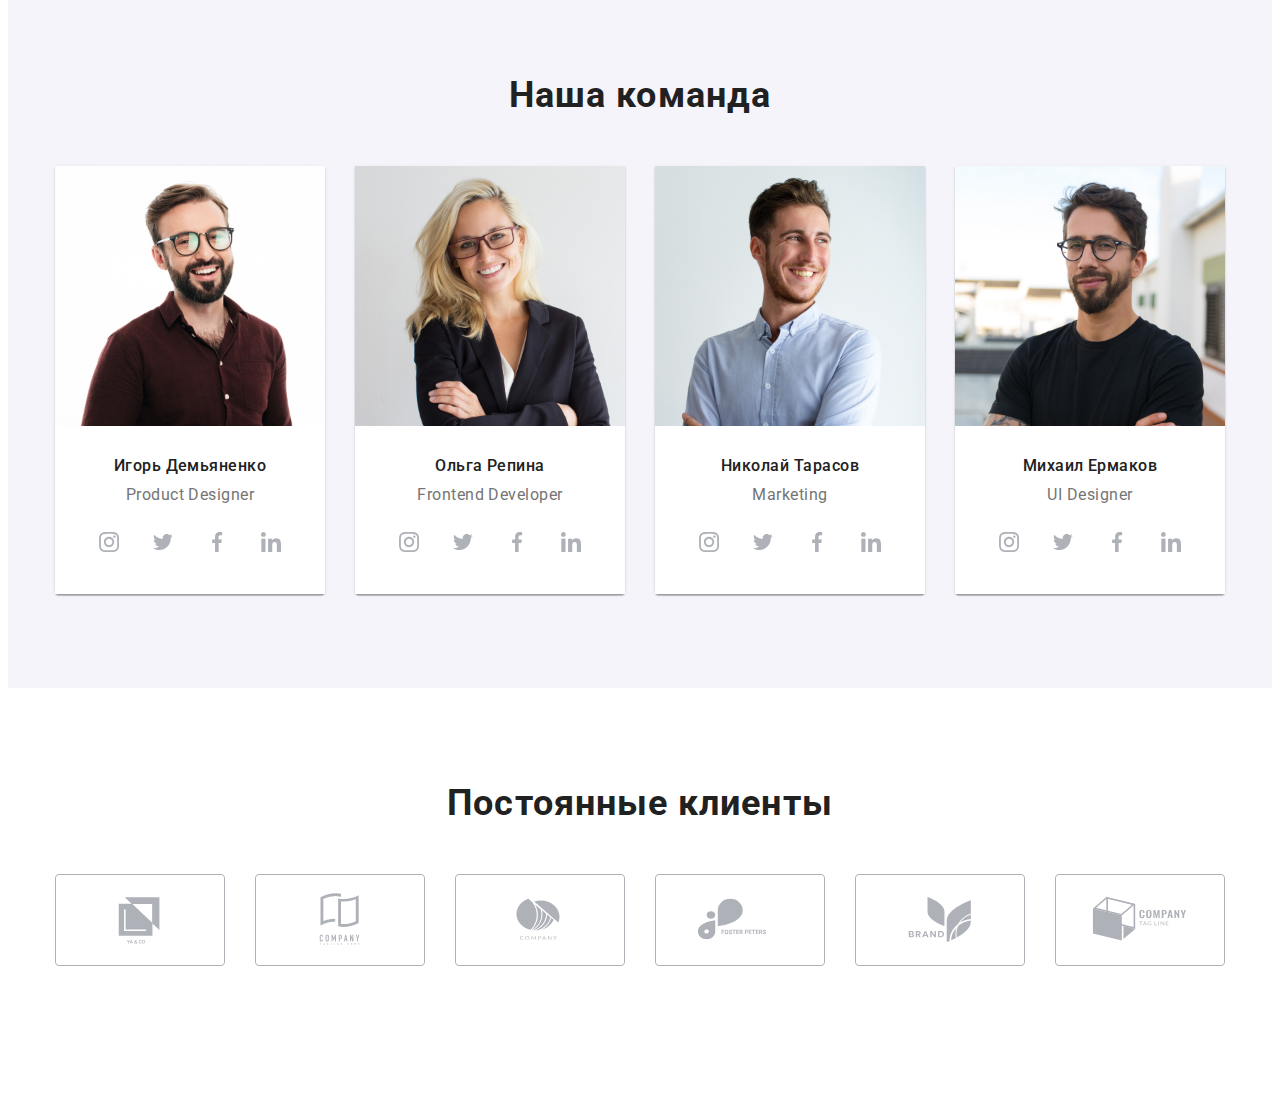
==== commit 76b285c8: "adaptive section clients" ====
--- a/index.html
+++ b/index.html
@@ -162,7 +162,7 @@
 
       <!----------Чем мы занимаемся------->
 
-      <!-- <section class="section-box">
+      <section class="section-box works">
         <div class="container">
           <h2 class="section-work">Чем мы занимаемся</h2>
             <ul class="about-list list">
@@ -186,13 +186,13 @@
               </li>
             </ul>
         </div>
-      </section> -->
+      </section>
 
       <!--Наша команда-->
       
-      <!-- <section class="command">
+      <section class="command">
         <div class="container">
-          <h2 class="command-title command-pre-title">Наша команда</h2>
+          <h2 class="command-title">Наша команда</h2>
 
           <ul class="list command-list">
             
@@ -354,11 +354,11 @@
 
           </ul>
         </div>
-      </section> -->
+      </section>
 
     <!-- Постоянные клиенты -->
 
-    <!-- <section class="clients">
+    <section class="clients">
         <div class="container">
           <h2 class="title-clients">Постоянные клиенты</h2>
           <ul class="logo-clients">
@@ -378,28 +378,28 @@
             </li>
             <li class="clients-item">
               <a href="" class="clients-link">
-                <svg class="logo-company" width="160" height="60">
+                <svg class="logo-company" width="106" height="60">
                   <use href="./images/sprite.svg#icon-company"></use>
                 </svg>
               </a>
             </li>
             <li class="clients-item">
               <a href="" class="clients-link">
-                <svg class="logo-company" width="160" height="60">
+                <svg class="logo-company" width="106" height="60">
                   <use href="./images/sprite.svg#icon-foster-peters"></use>
                 </svg>
               </a>
             </li>
             <li class="clients-item">
               <a href="" class="clients-link">
-                <svg class="logo-company" width="160" height="60">
+                <svg class="logo-company" width="106" height="60">
                   <use href="./images/sprite.svg#icon-brand"></use>
                 </svg>
               </a>
             </li>
             <li class="clients-item">
               <a href="" class="clients-link">
-                <svg class="logo-company" width="160" height="60">
+                <svg class="logo-company" width="106" height="60">
                   <use href="./images/sprite.svg#icon-company-tegline"></use>
                 </svg>
               </a>
@@ -408,7 +408,7 @@
         </div>
       </section>
 
-    </main> -->
+    </main>
 
     <!--Футер-->
     <!-- <footer class="page-footer">
--- a/css/main.min.css
+++ b/css/main.min.css
@@ -1,2 +1,2 @@
-:root{--primary-text-color: #212121;--title-text-color: #757575;--accent-color: #2196f3;--primary-white-color: #ffffff;--primery-bg-color: #e5e5e5;--secondary-bg-color: #2f303a;--fourth-bg-color: #f5f4fa;--nav-footer-color: rgba(255, 255, 255, 0.6)}.visually-hidden{position:absolute;white-space:nowrap;width:1px;height:1px;overflow:hidden;border:0;padding:0;clip:rect(0 0 0 0);clip-path:inset(50%);margin:-1px}html{box-sizing:border-box}body{font-family:"Roboto", "Verdana", sans-serif;background-color:var(--primary-white-color);color:var(--primary-text-color);font-family:Roboto, sans-serif}p,h1,h2,h3,h4,h5,h6{margin:0}ul{margin:0;padding:0}img{display:block}button{cursor:pointer;border:none}*,*::before,*::after{box-sizing:border-box}.list{padding:0;margin:0;list-style:none}.link{text-decoration:none}.container{width:100%;padding-left:15px;padding-right:15px;margin:0 auto 0 auto}@media screen and (min-width: 480px){.container{width:480px}}@media screen and (min-width: 768px){.container{width:768px}}.backdrop{position:fixed;z-index:2;top:0;left:0;width:100vw;height:100vh;background:rgba(0,0,0,0.2);transition:opacity 500ms linear, visibility 500ms linear}.backdrop.is-hidden{opacity:0;pointer-events:none}.backdrop.is-hidden .modal{transform:translate(-50%, 0%) scale(0.5)}.modal{position:absolute;top:50%;left:50%;padding:40px;min-width:528px;min-height:581px;background-color:var(--primary-white-color);box-shadow:0px 1px 1px rgba(0,0,0,0.12),0px 4px 4px rgba(0,0,0,0.06),1px 4px 6px rgba(0,0,0,0.16);border-radius:4px;transform:translate(-50%, -50%) scale(1);transition:transform 3s cubic-bezier(0.4, 0, 0.2, 1)}.button-modal{position:absolute;display:flex;justify-content:center;align-items:center;top:8px;right:8px;width:30px;height:30px;outline:none;cursor:pointer;border-radius:50%;border:1px solid rgba(0,0,0,0.1);background-color:var(--primary-white-color);color:#000000;transition:color 250ms cubic-bezier(0.4, 0, 0.2, 1)}.button-modal:hover,.button-modal:focus{color:var(--accent-color)}.icon-close{fill:currentColor}.modal-form{display:flex;flex-direction:column}.modal-form-head{margin-bottom:12px;font-weight:700;font-size:20px;line-height:1.15;text-align:center;letter-spacing:0.03em;color:var(--primary-text-color)}.modal-form-field{margin-bottom:20px;font-weight:400;font-size:12px;line-height:1.16;letter-spacing:0.01em;color:var(--title-text-color)}.modal-form-wrapper{position:relative;display:block;margin-top:4px}.modal-form-input{width:100%;height:40px;padding-left:30px;border:1px solid rgba(33,33,33,0.2);border-radius:4px;transition:border-color 250ms cubic-bezier(0.4, 0, 0.2, 1)}.modal-form-input:focus{outline:none;border-color:var(--accent-color)}.modal-form-input:focus+.modal-form-icon{fill:var(--accent-color)}.modal-form-icon{display:block;width:18px;height:18px;position:absolute;top:50%;left:12px;transform:translateY(-50%);fill:var(--primary-text-color);transition:fill 250ms cubic-bezier(0.4, 0, 0.2, 1)}.modal-form-message{width:100%;height:120px;margin-top:4px;padding:12px 16px;border:1px solid rgba(33,33,33,0.2);border-radius:4px;resize:none;transition:border-color 250ms cubic-bezier(0.4, 0, 0.2, 1)}.modal-form-message::placeholder{font-family:Roboto;font-weight:400;font-size:14px;line-height:1, 14;letter-spacing:0.01em;color:rgba(117,117,117,0.5)}.modal-form-message:focus{outline:none;border-color:var(--accent-color)}.modal-form-checkbox-label{display:flex;align-items:center;justify-content:center;margin-bottom:30px;font-weight:400;font-size:14px;line-height:1.71;letter-spacing:0.03em;color:var(--title-text-color)}.modal-form-checkbox-label::before{display:block;content:"";width:18px;height:17px;margin-right:9px;border:1px solid var(--primary-text-color);cursor:pointer}.modal-form-checkbox:checked+.modal-form-checkbox-label::before{background-color:var(--accent-color);background-image:url(../images/check.svg);background-repeat:no-repeat;background-position:50% 50%}.modal-form-checkbox:focus+.modal-form-checkbox-label::before{outline:2px solid var(--accent-color)}.link-policy{color:var(--accent-color)}.modal-form-button{align-self:center;min-width:200px;height:50px;font-family:Roboto;font-weight:700;font-size:16px;line-height:1.87;text-align:center;letter-spacing:0.06em;color:var(--primary-white-color);background-color:var(--accent-color);box-shadow:0px 4px 4px rgba(0,0,0,0.15);border-radius:4px;transition:background-color 250ms cubic-bezier(0.4, 0, 0.2, 1)}.logo{font-family:"Raleway", sans-serif;font-weight:700;font-size:26px;line-height:1.19;text-decoration:none;letter-spacing:0.03em;transition:color 250ms linear}.logo:hover{color:var(--accent-color)}.web{color:var(--accent-color)}.studio{color:var(--primary-text-color)}.header{border-bottom:1px solid #ececec}.header-nav{display:flex;align-items:center}.header-container{display:flex}.site-nav{display:flex;margin-left:93px;color:var(--primary-text-color);font-weight:500;font-size:14px;line-height:1.14;letter-spacing:0.02em;transition:color 250ms linear}.site-nav__item:not(:last-child){margin-right:50px}.site-nav__link.current,.site-nav__link.current:focus{color:var(--accent-color)}.site-nav__link{display:flex;align-items:center;text-decoration:none;color:inherit;position:relative;transition:color 250ms cubic-bezier(0.4, 0, 0.2, 1)}.site-nav__link:hover,.site-nav__link:focus{color:var(--accent-color)}.site-nav__link.current:after{content:" ";background-color:var(--accent-color);width:100%;position:absolute;height:4px;border-radius:2px;display:block;top:46px}.header-contacts{display:flex;align-items:center;padding-top:32px;padding-bottom:32px;padding-left:0;margin-top:0;margin-bottom:0;margin-left:auto;list-style:none;font-weight:500;letter-spacing:0.02em;line-height:1.14;font-size:14px}.header-contacts .link:hover,.header-contacts.link:focus{color:var(--accent-color)}.header-contacts__link{display:flex;color:var(--title-text-color);align-items:center;text-decoration:none;color:inherit;position:relative;transition:color 250ms cubic-bezier(0.4, 0, 0.2, 1)}.header-contacts__link:hover,.header-contacts__link:focus{color:var(--accent-color)}.header-contacts__link:hover .header-contacts__icon-mail,.header-contacts__link:focus .header-contacts__icon-mail{fill:var(--accent-color)}.header-contacts__link:hover .header-contacts__icon-tel,.header-contacts__link:focus .header-contacts__icon-tel{fill:var(--accent-color)}.header-contacts__item{color:var(--title-text-color)}.header-contacts__item:not(:last-child){margin-right:50px}.header-contacts__icon-mail{fill:var(--title-text-color);margin-right:10px;width:16px;height:12px;transition:fill 250ms cubic-bezier(0.4, 0, 0.2, 1)}.header-contacts__icon-tel{fill:var(--title-text-color);margin-right:10px;width:10px;height:16px;transition:fill 250ms cubic-bezier(0.4, 0, 0.2, 1)}.hero{padding-top:118px;padding-bottom:118px}@media screen and (min-width: 1200px){.hero{padding-top:200px;padding-bottom:200px}}.section-hero{background-color:var(--secondary-bg-color);text-align:center}.hero-title{color:var(--primary-white-color);font-weight:900;letter-spacing:0.06em;font-size:26px;line-height:1.62;margin-bottom:30px}@media screen and (min-width: 480px){.hero-title{margin:0 auto;width:360px}}@media screen and (min-width: 1200px){.hero-title{width:696px;height:120px;font-size:44px;line-height:1.37;margin-left:auto;margin-right:auto}}.overlay{max-width:1600px;margin-left:auto;margin-right:auto;background-image:linear-gradient(rgba(47,48,58,0.4), rgba(47,48,58,0.4)),url(../images/hero.jpg);background-repeat:no-repeat;background-size:cover;background-position:center}.button{color:var(--primary-white-color);background-color:var(--accent-color);font-weight:700;font-size:16px;line-height:1.87;letter-spacing:0.06em;font-family:inherit;display:block;margin:0 auto;min-width:200px;height:50px;margin-top:30px;border-radius:4px;transition:background-color 250ms cubic-bezier(0.4, 0, 0.2, 1)}.button:hover,.button:focus{background-color:var(--accent-color)}.section{background-color:var(--primary-white-color);padding-top:60px;padding-bottom:60px}.section-container{margin-bottom:-30px}.item{margin-bottom:30px}.item::before{content:"";display:block;height:120px;background-repeat:no-repeat;background-position:center;background-color:#f5f4fa;margin-bottom:30px}.icon-antenna::before{background-image:url(../images/antenna.svg)}.icon-clock::before{background-image:url(../images/clock.svg)}.icon-diagram::before{background-image:url(../images/diagram.svg)}.icon-astronaut::before{background-image:url(../images/astronaut.svg)}.section-title{color:var(--primary-text-color);font-family:Roboto;font-weight:700;text-align:center;font-size:14px;line-height:1.14;letter-spacing:0.03em;margin-bottom:10px}.section-text{color:var(--title-text-color);font-size:14px;line-height:1.71;letter-spacing:0.03em;width:100%}.section-box{background-color:var(--primary-white-color);padding-top:92px;padding-bottom:92px}.section-work{background-color:var(--primary-white-color);font-weight:700;font-size:36px;line-height:42px;text-align:center;letter-spacing:0.03em;margin-bottom:50px}.about-list{display:flex;flex-wrap:wrap;margin-left:-30px;margin-bottom:-30px}.about-item{flex-basis:calc((100% - 3 * 30px) / 3);margin-left:30px;margin-bottom:30px}.work-thumb{position:relative}.work-thumb::after{display:inline-block;position:absolute;content:"";width:100%;height:70px;background:rgba(47,48,58,0.8);bottom:0%}.thumb-text{display:flex;position:absolute;justify-content:center;align-items:center;bottom:0px;width:100%;height:70px;font-weight:700;font-size:14px;line-height:1.14px;text-align:center;letter-spacing:0.03em;text-transform:uppercase;z-index:1;color:var(--primary-white-color)}.command{background-color:var(--fourth-bg-color);padding-top:94px;padding-bottom:94px}.command-title{color:var(--primary-text-color);font-size:36px;line-height:1.17;letter-spacing:0.03em;text-align:center}.command-pre-title{margin-bottom:50px}.command-list{display:flex;flex-wrap:wrap;margin-left:-30px;margin-bottom:-30px}.command-item{flex-basis:calc((100% - 4 * 30px) / 4);margin-left:30px;margin-bottom:30px;box-shadow:0px 1px 3px rgba(0,0,0,0.12),0px 1px 1px rgba(0,0,0,0.14),0px 2px 1px rgba(0,0,0,0.2)}.command-subject{color:var(--primary-text-color);font-weight:500;font-size:16px;line-height:1.19;letter-spacing:0.03em;margin-bottom:10px;text-align:center}.command-item-description{background-color:var(--primary-white-color);padding-top:30px;padding-bottom:30px}.command-text{color:var(--title-text-color);font-size:16px;line-height:1.19;letter-spacing:0.03em;text-align:center;padding-bottom:16px}.social-list{display:flex;justify-content:center;padding:0;list-style:none}.social-item{width:44px;height:44px;border-radius:50%}.social-item:not(:last-child){margin-right:10px}.social-icon{fill:#afb1b8;transition:fill 250ms cubic-bezier(0.4, 0, 0.2, 1)}.social-link{width:100%;height:100%;border-radius:50%;display:flex;align-items:center;justify-content:center;transition:background-color 250ms cubic-bezier(0.4, 0, 0.2, 1)}.social-link:hover,.social-link:focus{background-color:var(--accent-color)}.social-link:hover .social-icon,.social-link:focus .social-icon{fill:var(--primary-white-color)}.clients{background-color:var(--primary-white-color);padding-top:94px;padding-bottom:94px}.title-clients{color:var(--primary-text-color);font-size:36px;line-height:1.17;letter-spacing:0.03em;text-align:center;margin-bottom:50px}.logo-clients{padding:0px;margin:0;display:flex;list-style:none;justify-content:center;margin-left:-30px;margin-bottom:-30px}.clients-item{display:block;height:92px;margin-left:30px;margin-bottom:30px;box-sizing:border-box}.clients-link{display:flex;align-items:center;justify-content:center;border:1px solid #afb1b8;border-radius:4px;width:170px;height:92px;transition:border-color 250ms cubic-bezier(0.4, 0, 0.2, 1),fill 250ms cubic-bezier(0.4, 0, 0.2, 1)}.clients-link:hover,.clients-link:focus{border-color:var(--accent-color)}.clients-link:hover .logo-company,.clients-link:focus .logo-company{fill:var(--accent-color)}.logo-company{fill:#afb1b8;justify-content:center;align-items:center;transition:fill 250ms cubic-bezier(0.4, 0, 0.2, 1)}.footer-container{display:flex;align-items:baseline}.page-footer{color:var(--primary-white-color);background-color:var(--secondary-bg-color);padding-top:60px;padding-bottom:60px}.logo-footer{font-family:"Raleway", sans-serif;font-weight:700;font-size:26px;line-height:1.19;text-decoration:none;letter-spacing:0.03em;margin-bottom:20px;display:block}.web{color:var(--accent-color)}.studio-footer{color:var(--primary-white-color)}.page-footer .logo:hover{color:var(--accent-color)}.nav-footer .link{color:var(--nav-footer-color);font-style:normal;font-size:14px;line-height:1.71;letter-spacing:0.03em;transition:color 250ms cubic-bezier(0.4, 0, 0.2, 1)}.nav-footer .address{color:var(--primary-white-color);font-size:14px;line-height:1.71;letter-spacing:0.03em}.nav-footer .link:hover,.nav-footer .link:focus{color:var(--accent-color)}.about-address{margin-bottom:10px;display:block}.about-mail{margin-bottom:10px;display:block}.about-tel{display:block}.footer-right{width:206px;height:80px;margin-left:70px}.footer-right-list{list-style:none;display:flex}.footer-right-title{margin-top:0;margin-bottom:20px;font-family:"Roboto";font-weight:700;font-size:14px;line-height:1.14;letter-spacing:0.03em;text-transform:uppercase;color:var(--white)}.footer-right-item{border-radius:50%;display:flex;justify-content:center;align-items:center;width:44px;height:44px;background-color:rgba(255,255,255,0.1);fill:var(--primary-white-color)}.footer-right-item:not(:last-child){margin-right:10px}.footer-right-link{fill:var(--primary-white-color);display:flex;justify-content:center;align-items:center;width:44px;height:44px;border-radius:50%;transition:background-color 250ms cubic-bezier(0.4, 0, 0.2, 1)}.footer-right-link:hover,.footer-right-link:focus{background-color:var(--accent-color)}.footer-right-two{margin-left:93px;flex-direction:column}.right-two-label{display:flex;flex-direction:column;padding:0;margin-bottom:20px;font-family:"Roboto";font-weight:700;font-size:14px;line-height:1.14;letter-spacing:0.03em;text-transform:uppercase;color:var(--white)}.footer-input{width:358px;height:50px;padding-left:16px;color:var(--primary-white-color);background-color:var(--secondary-bg-color);border:1px solid rgba(255,255,255,0.3);box-sizing:border-box;border-radius:4px}.footer-button{display:inline-flex;justify-content:center;align-items:center;margin-left:12px;padding:10px 29px;color:var(--primary-white-color);background-color:var(--accent-color);font-weight:700;font-size:16px;line-height:1.87;letter-spacing:0.06em;font-family:inherit;min-width:200px;height:50px;background-color:var(--accent-color);border-radius:4px;transition:background-color 250ms cubic-bezier(0.4, 0, 0.2, 1)}.footer-button:hover,.footer-button:focus{background-color:var(--accent-color)}.button-footer-icon{margin-left:10px;width:24px;height:24px;fill:var(--primary-white-color)}.section-info{background-color:var(--primary-white-color);padding-top:94px;padding-bottom:94px}.button-link{color:var(--primary-text-color);background-color:var(--fourth-bg-color);font-family:inherit;cursor:pointer;font-weight:500;font-size:16px;line-height:1.62;letter-spacing:0.03em;border-radius:4px;padding:6px 22px 6px 22px;transition:box-shadow 250ms cubic-bezier(0.4, 0, 0.2, 1),color 250ms cubic-bezier(0.4, 0, 0.2, 1),background-color 250ms cubic-bezier(0.4, 0, 0.2, 1)}.button-link:hover,.button-link:focus{color:var(--primary-white-color);background-color:var(--accent-color);box-shadow:0px 3px 1px rgba(0,0,0,0.1),0px 1px 2px rgba(0,0,0,0.08),0px 2px 2px rgba(0,0,0,0.12)}.btn-info{display:flex;margin-bottom:50px;justify-content:center}.btn-item:not(:last-child){margin-right:8px}.projects{display:flex;flex-wrap:wrap}.projects-item{width:370px;flex-basis:calc((100% - 3 * 30px) / 3);margin-right:30px;margin-bottom:30px}.projects-item:nth-child(3n){margin-right:0}.projects-item:nth-last-child(-n+3){margin-bottom:0}.projects-link{display:block;text-decoration:none;transition:box-shadow 250ms cubic-bezier(0.4, 0, 0.2, 1)}.projects-link:hover{box-shadow:0px 1px 1px rgba(0,0,0,0.12),0px 4px 4px rgba(0,0,0,0.06),1px 4px 6px rgba(0,0,0,0.16)}.projects-description{padding:20px 24px 20px 24px;border:1px solid #eeeeee;box-sizing:border-box}.projects-title{color:var(--primary-text-color);font-size:18px;line-height:2;letter-spacing:0.06em;margin-bottom:4px}.projects-text{color:var(--title-text-color);font-size:16px;line-height:1.87;letter-spacing:0.03em}.projects-item{cursor:pointer}.projects-overlay{position:relative;overflow:hidden}.projects-picture-text{position:absolute;opacity:1;display:flex;top:0;left:0;color:var(--primary-white-color);font-size:18px;line-height:1.56;letter-spacing:0.03em;background-color:var(--accent-color);padding:63px 24px;height:100%;width:100%;transform:translateY(100%);transition:transform 250ms cubic-bezier(0.4, 0, 0.2, 1)}.projects-item:hover .projects-picture-text{transform:translateY(0)}
+:root{--primary-text-color: #212121;--title-text-color: #757575;--accent-color: #2196f3;--primary-white-color: #ffffff;--primery-bg-color: #e5e5e5;--secondary-bg-color: #2f303a;--fourth-bg-color: #f5f4fa;--nav-footer-color: rgba(255, 255, 255, 0.6)}.visually-hidden{position:absolute;white-space:nowrap;width:1px;height:1px;overflow:hidden;border:0;padding:0;clip:rect(0 0 0 0);clip-path:inset(50%);margin:-1px}html{box-sizing:border-box}body{font-family:"Roboto", "Verdana", sans-serif;background-color:var(--primary-white-color);color:var(--primary-text-color);font-family:Roboto, sans-serif}p,h1,h2,h3,h4,h5,h6{margin:0}ul{margin:0;padding:0}img{display:block}button{cursor:pointer;border:none}*,*::before,*::after{box-sizing:border-box}.list{padding:0;margin:0;list-style:none}.link{text-decoration:none}.container{width:100%;padding-left:15px;padding-right:15px;margin:0 auto 0 auto}@media screen and (min-width: 480px){.container{width:480px}}@media screen and (min-width: 768px){.container{width:768px}}@media screen and (min-width: 1200px){.container{width:1200px}}.backdrop{position:fixed;z-index:2;top:0;left:0;width:100vw;height:100vh;background:rgba(0,0,0,0.2);transition:opacity 500ms linear, visibility 500ms linear}.backdrop.is-hidden{opacity:0;pointer-events:none}.backdrop.is-hidden .modal{transform:translate(-50%, 0%) scale(0.5)}.modal{position:absolute;top:50%;left:50%;padding:40px;min-width:528px;min-height:581px;background-color:var(--primary-white-color);box-shadow:0px 1px 1px rgba(0,0,0,0.12),0px 4px 4px rgba(0,0,0,0.06),1px 4px 6px rgba(0,0,0,0.16);border-radius:4px;transform:translate(-50%, -50%) scale(1);transition:transform 3s cubic-bezier(0.4, 0, 0.2, 1)}.button-modal{position:absolute;display:flex;justify-content:center;align-items:center;top:8px;right:8px;width:30px;height:30px;outline:none;cursor:pointer;border-radius:50%;border:1px solid rgba(0,0,0,0.1);background-color:var(--primary-white-color);color:#000000;transition:color 250ms cubic-bezier(0.4, 0, 0.2, 1)}.button-modal:hover,.button-modal:focus{color:var(--accent-color)}.icon-close{fill:currentColor}.modal-form{display:flex;flex-direction:column}.modal-form-head{margin-bottom:12px;font-weight:700;font-size:20px;line-height:1.15;text-align:center;letter-spacing:0.03em;color:var(--primary-text-color)}.modal-form-field{margin-bottom:20px;font-weight:400;font-size:12px;line-height:1.16;letter-spacing:0.01em;color:var(--title-text-color)}.modal-form-wrapper{position:relative;display:block;margin-top:4px}.modal-form-input{width:100%;height:40px;padding-left:30px;border:1px solid rgba(33,33,33,0.2);border-radius:4px;transition:border-color 250ms cubic-bezier(0.4, 0, 0.2, 1)}.modal-form-input:focus{outline:none;border-color:var(--accent-color)}.modal-form-input:focus+.modal-form-icon{fill:var(--accent-color)}.modal-form-icon{display:block;width:18px;height:18px;position:absolute;top:50%;left:12px;transform:translateY(-50%);fill:var(--primary-text-color);transition:fill 250ms cubic-bezier(0.4, 0, 0.2, 1)}.modal-form-message{width:100%;height:120px;margin-top:4px;padding:12px 16px;border:1px solid rgba(33,33,33,0.2);border-radius:4px;resize:none;transition:border-color 250ms cubic-bezier(0.4, 0, 0.2, 1)}.modal-form-message::placeholder{font-family:Roboto;font-weight:400;font-size:14px;line-height:1, 14;letter-spacing:0.01em;color:rgba(117,117,117,0.5)}.modal-form-message:focus{outline:none;border-color:var(--accent-color)}.modal-form-checkbox-label{display:flex;align-items:center;justify-content:center;margin-bottom:30px;font-weight:400;font-size:14px;line-height:1.71;letter-spacing:0.03em;color:var(--title-text-color)}.modal-form-checkbox-label::before{display:block;content:"";width:18px;height:17px;margin-right:9px;border:1px solid var(--primary-text-color);cursor:pointer}.modal-form-checkbox:checked+.modal-form-checkbox-label::before{background-color:var(--accent-color);background-image:url(../images/check.svg);background-repeat:no-repeat;background-position:50% 50%}.modal-form-checkbox:focus+.modal-form-checkbox-label::before{outline:2px solid var(--accent-color)}.link-policy{color:var(--accent-color)}.modal-form-button{align-self:center;min-width:200px;height:50px;font-family:Roboto;font-weight:700;font-size:16px;line-height:1.87;text-align:center;letter-spacing:0.06em;color:var(--primary-white-color);background-color:var(--accent-color);box-shadow:0px 4px 4px rgba(0,0,0,0.15);border-radius:4px;transition:background-color 250ms cubic-bezier(0.4, 0, 0.2, 1)}.logo{font-family:"Raleway", sans-serif;font-weight:700;font-size:26px;line-height:1.19;text-decoration:none;letter-spacing:0.03em;transition:color 250ms linear}.logo:hover{color:var(--accent-color)}.web{color:var(--accent-color)}.studio{color:var(--primary-text-color)}.header{border-bottom:1px solid #ececec}.header-nav{display:flex;align-items:center}.header-container{display:flex}.site-nav{display:flex;margin-left:93px;color:var(--primary-text-color);font-weight:500;font-size:14px;line-height:1.14;letter-spacing:0.02em;transition:color 250ms linear}.site-nav__item:not(:last-child){margin-right:50px}.site-nav__link.current,.site-nav__link.current:focus{color:var(--accent-color)}.site-nav__link{display:flex;align-items:center;text-decoration:none;color:inherit;position:relative;transition:color 250ms cubic-bezier(0.4, 0, 0.2, 1)}.site-nav__link:hover,.site-nav__link:focus{color:var(--accent-color)}.site-nav__link.current:after{content:" ";background-color:var(--accent-color);width:100%;position:absolute;height:4px;border-radius:2px;display:block;top:46px}.header-contacts{display:flex;align-items:center;padding-top:32px;padding-bottom:32px;padding-left:0;margin-top:0;margin-bottom:0;margin-left:auto;list-style:none;font-weight:500;letter-spacing:0.02em;line-height:1.14;font-size:14px}.header-contacts .link:hover,.header-contacts.link:focus{color:var(--accent-color)}.header-contacts__link{display:flex;color:var(--title-text-color);align-items:center;text-decoration:none;color:inherit;position:relative;transition:color 250ms cubic-bezier(0.4, 0, 0.2, 1)}.header-contacts__link:hover,.header-contacts__link:focus{color:var(--accent-color)}.header-contacts__link:hover .header-contacts__icon-mail,.header-contacts__link:focus .header-contacts__icon-mail{fill:var(--accent-color)}.header-contacts__link:hover .header-contacts__icon-tel,.header-contacts__link:focus .header-contacts__icon-tel{fill:var(--accent-color)}.header-contacts__item{color:var(--title-text-color)}.header-contacts__item:not(:last-child){margin-right:50px}.header-contacts__icon-mail{fill:var(--title-text-color);margin-right:10px;width:16px;height:12px;transition:fill 250ms cubic-bezier(0.4, 0, 0.2, 1)}.header-contacts__icon-tel{fill:var(--title-text-color);margin-right:10px;width:10px;height:16px;transition:fill 250ms cubic-bezier(0.4, 0, 0.2, 1)}.hero{padding-top:118px;padding-bottom:118px}@media screen and (min-width: 1200px){.hero{padding-top:200px;padding-bottom:200px}}.section-hero{background-color:var(--secondary-bg-color);text-align:center}.hero-title{color:var(--primary-white-color);font-weight:900;letter-spacing:0.06em;font-size:26px;line-height:1.62;margin-bottom:30px}@media screen and (min-width: 480px){.hero-title{margin:0 auto;width:360px}}@media screen and (min-width: 1200px){.hero-title{width:696px;height:120px;font-size:44px;line-height:1.37;margin-left:auto;margin-right:auto}}.overlay{max-width:1600px;margin-left:auto;margin-right:auto;background-image:linear-gradient(rgba(47,48,58,0.4), rgba(47,48,58,0.4)),url(../images/hero.jpg);background-repeat:no-repeat;background-size:cover;background-position:center}.button{color:var(--primary-white-color);background-color:var(--accent-color);font-weight:700;font-size:16px;line-height:1.87;letter-spacing:0.06em;font-family:inherit;display:block;margin:0 auto;min-width:200px;height:50px;margin-top:30px;border-radius:4px;transition:background-color 250ms cubic-bezier(0.4, 0, 0.2, 1)}.button:hover,.button:focus{background-color:var(--accent-color)}.section{background-color:var(--primary-white-color);padding-top:60px;padding-bottom:60px}@media screen and (min-width: 1200px){.section{padding-top:94px}}.section-container{margin-bottom:-30px}@media screen and (min-width: 768px){.section-container{display:flex;flex-wrap:wrap;margin-left:-30px}}.item{margin-bottom:30px}@media screen and (min-width: 768px){.item{flex-basis:calc(100% / 2 - 30px);margin-left:30px}}@media screen and (min-width: 1200px){.item{flex-basis:calc(100% / 4 - 30px)}}.item::before{content:"";display:block;height:120px;background-repeat:no-repeat;background-position:center;background-color:#f5f4fa;margin-bottom:30px}.icon-antenna::before{background-image:url(../images/antenna.svg)}.icon-clock::before{background-image:url(../images/clock.svg)}.icon-diagram::before{background-image:url(../images/diagram.svg)}.icon-astronaut::before{background-image:url(../images/astronaut.svg)}.section-title{color:var(--primary-text-color);font-family:Roboto;font-weight:700;text-align:center;font-size:14px;line-height:1.14;letter-spacing:0.03em;margin-bottom:10px}@media screen and (min-width: 768px){.section-title{text-align:left}}.section-text{color:var(--title-text-color);font-size:14px;line-height:1.71;letter-spacing:0.03em;width:100%}.works{display:none}@media screen and (min-width: 1200px){.works{display:block}}.section-box{background-color:var(--primary-white-color);padding-top:92px;padding-bottom:92px}.section-work{background-color:var(--primary-white-color);font-weight:700;font-size:36px;line-height:42px;text-align:center;letter-spacing:0.03em;margin-bottom:50px}.about-list{display:flex;flex-wrap:wrap;margin-left:-30px;margin-bottom:-30px}.about-item{flex-basis:calc((100% - 3 * 30px) / 3);margin-left:30px;margin-bottom:30px}.work-thumb{position:relative}.work-thumb::after{display:inline-block;position:absolute;content:"";width:100%;height:70px;background:rgba(47,48,58,0.8);bottom:0%}.thumb-text{display:flex;position:absolute;justify-content:center;align-items:center;bottom:0px;width:100%;height:70px;font-weight:700;font-size:14px;line-height:1.14px;text-align:center;letter-spacing:0.03em;text-transform:uppercase;z-index:1;color:var(--primary-white-color)}.command{background-color:var(--fourth-bg-color);padding-top:60px;padding-bottom:60px}@media screen and (min-width: 1200px){.command{padding-top:94px;padding-bottom:94px}}.command-title{margin-bottom:30px;color:var(--primary-text-color);font-weight:700;font-size:28px;line-height:1.17;letter-spacing:0.03em;text-align:center}@media screen and (min-width: 1200px){.command-title{font-size:36px;margin-bottom:50px}}.command-list{margin-bottom:-30px;display:flex;flex-wrap:wrap;margin-left:-30px;align-items:center;justify-content:center}@media screen and (min-width: 768px){.command-list{display:flex;flex-wrap:wrap;margin-left:-30px;align-items:center;justify-content:center}}.command-item{width:270px;margin-left:30px;margin-bottom:30px;box-shadow:0px 1px 3px rgba(0,0,0,0.12),0px 1px 1px rgba(0,0,0,0.14),0px 2px 1px rgba(0,0,0,0.2);border-radius:0px 0px 4px 4px}@media screen and (min-width: 768px){.command-item{margin-left:30px}}@media screen and (min-width: 1200px){.command-item{flex-basis:calc(100% / 4 - 30px)}}.command-subject{color:var(--primary-text-color);font-weight:500;font-size:16px;line-height:1.19;letter-spacing:0.03em;margin-bottom:10px;text-align:center}.command-item-description{background-color:var(--primary-white-color);padding-top:30px;padding-bottom:30px}.command-text{color:var(--title-text-color);font-size:16px;line-height:1.19;letter-spacing:0.03em;text-align:center;padding-bottom:16px}.social-list{display:flex;justify-content:center;padding:0;list-style:none}.social-item{width:44px;height:44px;border-radius:50%}.social-item:not(:last-child){margin-right:10px}.social-icon{fill:#afb1b8;transition:fill 250ms cubic-bezier(0.4, 0, 0.2, 1)}.social-link{width:100%;height:100%;border-radius:50%;display:flex;align-items:center;justify-content:center;transition:background-color 250ms cubic-bezier(0.4, 0, 0.2, 1)}.social-link:hover,.social-link:focus{background-color:var(--accent-color)}.social-link:hover .social-icon,.social-link:focus .social-icon{fill:var(--primary-white-color)}.clients{background-color:var(--primary-white-color);padding-top:60px;padding-bottom:60px}@media screen and (min-width: 1200px){.clients{padding-top:94px;padding-bottom:94px}}.title-clients{color:var(--primary-text-color);font-size:28px;line-height:1.17;letter-spacing:0.03em;text-align:center;margin-bottom:30px}@media screen and (min-width: 1200px){.title-clients{font-size:36px;margin-bottom:50px}}.logo-clients{display:flex;flex-wrap:wrap;list-style:none;justify-content:center;margin-bottom:-30px;margin-left:-30px}@media screen and (min-width: 1200px){.logo-clients{padding:0px;margin:0;display:flex;list-style:none;justify-content:center;margin-left:-30px}}.clients-item{flex-wrap:wrap;flex-basis:calc(100% / 2 - 30px);height:92px;margin-left:30px;margin-bottom:30px}@media screen and (min-width: 768px){.clients-item{flex-basis:calc(100% / 3 - 30px);flex-wrap:wrap}}@media screen and (min-width: 1200px){.clients-item{flex-basis:calc(100% / 6 - 30px)}}.clients-link{display:flex;align-items:center;justify-content:center;border:1px solid #afb1b8;border-radius:4px;width:100%;height:92px;transition:border-color 250ms cubic-bezier(0.4, 0, 0.2, 1),fill 250ms cubic-bezier(0.4, 0, 0.2, 1)}@media screen and (min-width: 768px){.clients-link{width:226px}}@media screen and (min-width: 1200px){.clients-link{width:170px}}.clients-link:hover,.clients-link:focus{border-color:var(--accent-color)}.clients-link:hover .logo-company,.clients-link:focus .logo-company{fill:var(--accent-color)}.logo-company{fill:#afb1b8;justify-content:center;align-items:center;transition:fill 250ms cubic-bezier(0.4, 0, 0.2, 1)}.footer-container{display:flex;align-items:baseline}.page-footer{color:var(--primary-white-color);background-color:var(--secondary-bg-color);padding-top:60px;padding-bottom:60px}.logo-footer{font-family:"Raleway", sans-serif;font-weight:700;font-size:26px;line-height:1.19;text-decoration:none;letter-spacing:0.03em;margin-bottom:20px;display:block}.web{color:var(--accent-color)}.studio-footer{color:var(--primary-white-color)}.page-footer .logo:hover{color:var(--accent-color)}.nav-footer .link{color:var(--nav-footer-color);font-style:normal;font-size:14px;line-height:1.71;letter-spacing:0.03em;transition:color 250ms cubic-bezier(0.4, 0, 0.2, 1)}.nav-footer .address{color:var(--primary-white-color);font-size:14px;line-height:1.71;letter-spacing:0.03em}.nav-footer .link:hover,.nav-footer .link:focus{color:var(--accent-color)}.about-address{margin-bottom:10px;display:block}.about-mail{margin-bottom:10px;display:block}.about-tel{display:block}.footer-right{width:206px;height:80px;margin-left:70px}.footer-right-list{list-style:none;display:flex}.footer-right-title{margin-top:0;margin-bottom:20px;font-family:"Roboto";font-weight:700;font-size:14px;line-height:1.14;letter-spacing:0.03em;text-transform:uppercase;color:var(--white)}.footer-right-item{border-radius:50%;display:flex;justify-content:center;align-items:center;width:44px;height:44px;background-color:rgba(255,255,255,0.1);fill:var(--primary-white-color)}.footer-right-item:not(:last-child){margin-right:10px}.footer-right-link{fill:var(--primary-white-color);display:flex;justify-content:center;align-items:center;width:44px;height:44px;border-radius:50%;transition:background-color 250ms cubic-bezier(0.4, 0, 0.2, 1)}.footer-right-link:hover,.footer-right-link:focus{background-color:var(--accent-color)}.footer-right-two{margin-left:93px;flex-direction:column}.right-two-label{display:flex;flex-direction:column;padding:0;margin-bottom:20px;font-family:"Roboto";font-weight:700;font-size:14px;line-height:1.14;letter-spacing:0.03em;text-transform:uppercase;color:var(--white)}.footer-input{width:358px;height:50px;padding-left:16px;color:var(--primary-white-color);background-color:var(--secondary-bg-color);border:1px solid rgba(255,255,255,0.3);box-sizing:border-box;border-radius:4px}.footer-button{display:inline-flex;justify-content:center;align-items:center;margin-left:12px;padding:10px 29px;color:var(--primary-white-color);background-color:var(--accent-color);font-weight:700;font-size:16px;line-height:1.87;letter-spacing:0.06em;font-family:inherit;min-width:200px;height:50px;background-color:var(--accent-color);border-radius:4px;transition:background-color 250ms cubic-bezier(0.4, 0, 0.2, 1)}.footer-button:hover,.footer-button:focus{background-color:var(--accent-color)}.button-footer-icon{margin-left:10px;width:24px;height:24px;fill:var(--primary-white-color)}.section-info{background-color:var(--primary-white-color);padding-top:94px;padding-bottom:94px}.button-link{color:var(--primary-text-color);background-color:var(--fourth-bg-color);font-family:inherit;cursor:pointer;font-weight:500;font-size:16px;line-height:1.62;letter-spacing:0.03em;border-radius:4px;padding:6px 22px 6px 22px;transition:box-shadow 250ms cubic-bezier(0.4, 0, 0.2, 1),color 250ms cubic-bezier(0.4, 0, 0.2, 1),background-color 250ms cubic-bezier(0.4, 0, 0.2, 1)}.button-link:hover,.button-link:focus{color:var(--primary-white-color);background-color:var(--accent-color);box-shadow:0px 3px 1px rgba(0,0,0,0.1),0px 1px 2px rgba(0,0,0,0.08),0px 2px 2px rgba(0,0,0,0.12)}.btn-info{display:flex;margin-bottom:50px;justify-content:center}.btn-item:not(:last-child){margin-right:8px}.projects{display:flex;flex-wrap:wrap}.projects-item{width:370px;flex-basis:calc((100% - 3 * 30px) / 3);margin-right:30px;margin-bottom:30px}.projects-item:nth-child(3n){margin-right:0}.projects-item:nth-last-child(-n+3){margin-bottom:0}.projects-link{display:block;text-decoration:none;transition:box-shadow 250ms cubic-bezier(0.4, 0, 0.2, 1)}.projects-link:hover{box-shadow:0px 1px 1px rgba(0,0,0,0.12),0px 4px 4px rgba(0,0,0,0.06),1px 4px 6px rgba(0,0,0,0.16)}.projects-description{padding:20px 24px 20px 24px;border:1px solid #eeeeee;box-sizing:border-box}.projects-title{color:var(--primary-text-color);font-size:18px;line-height:2;letter-spacing:0.06em;margin-bottom:4px}.projects-text{color:var(--title-text-color);font-size:16px;line-height:1.87;letter-spacing:0.03em}.projects-item{cursor:pointer}.projects-overlay{position:relative;overflow:hidden}.projects-picture-text{position:absolute;opacity:1;display:flex;top:0;left:0;color:var(--primary-white-color);font-size:18px;line-height:1.56;letter-spacing:0.03em;background-color:var(--accent-color);padding:63px 24px;height:100%;width:100%;transform:translateY(100%);transition:transform 250ms cubic-bezier(0.4, 0, 0.2, 1)}.projects-item:hover .projects-picture-text{transform:translateY(0)}
 /*# sourceMappingURL=main.min.css.map */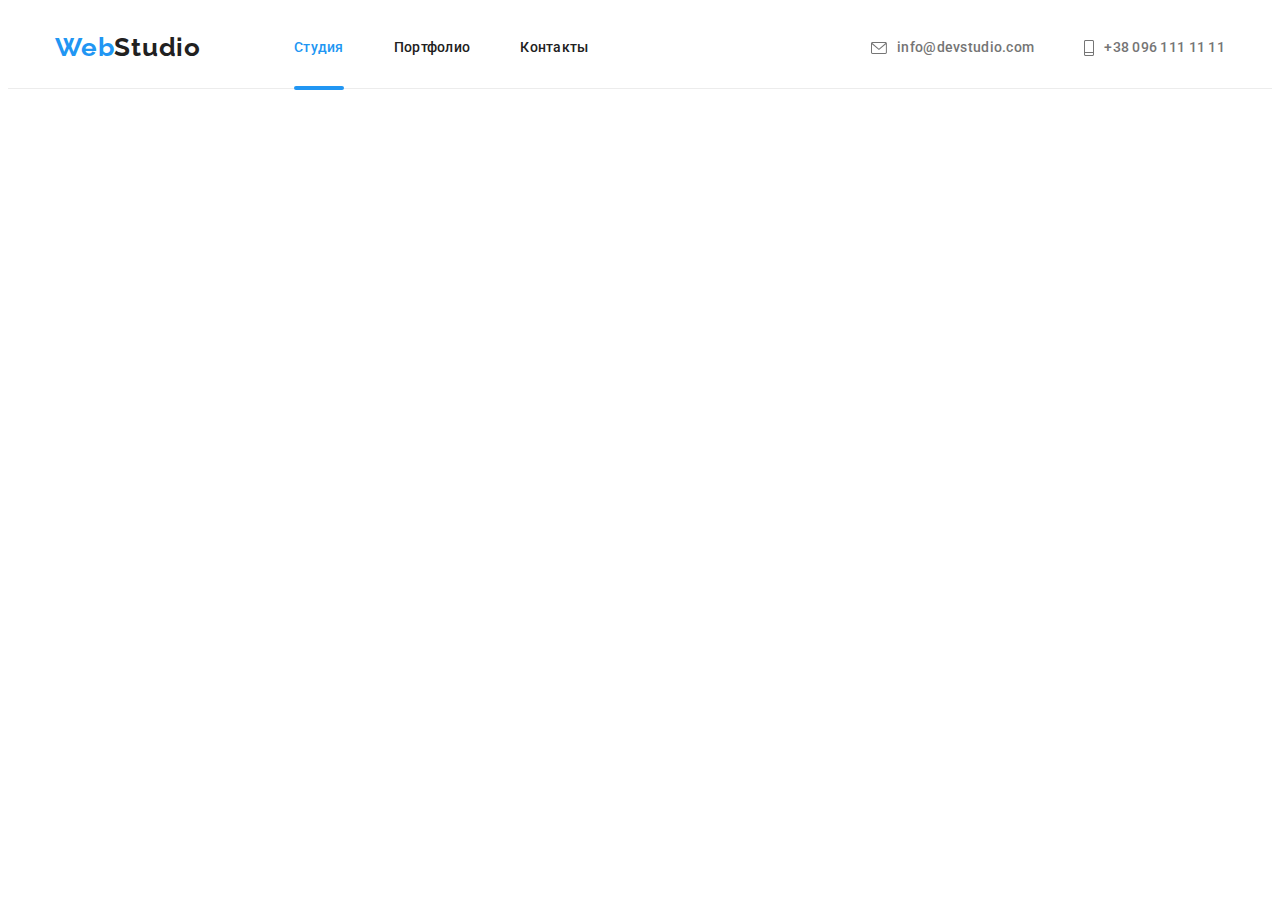
==== commit 2c0dc5f6: "end mob-menu" ====
--- a/index.html
+++ b/index.html
@@ -22,7 +22,7 @@
     <!----Header---->
 
 
-    <!-- <header class="header">
+    <header class="header">
       <div class="container header-container">
         <nav class="header-nav">
 
@@ -57,10 +57,66 @@
             </a> 
           </li>
         </ul>
+
+        <!-- ---------------Mobile menu------------- -->
+
+        <button class="open-btn" type="button" data-menu-open>
+          <svg class="menu-icon-burger" width="24" height="16">
+            <use href="./images/sprite.svg#icon-burger"></use>
+          </svg>
+        </button>
       </div>
+
+      <div class="mob-menu is-hidden" data-menu>
+        <div class="container">
+          <button class="close-btn" type="button" data-menu-close>
+          <svg class="btn-close-icon" width="18" height="18">
+            <use href="./images/sprite.svg#icon-modal"></use>
+          </svg>
+          </button>
+            <ul class="mob-menu-list list">
+              <li class="mob-menu-item">
+                <a href="" class="mob-menu-link">Студия</a>
+              </li>
+              <li class="mob-menu-item">
+                <a href="" class="mob-menu-link">Портфолио</a>
+              </li>
+              <li class="mob-menu-item">
+                <a href="" class="mob-menu-link">Контакты</a>
+              </li>
+            </ul> 
+
+          <div class="mob-menu-bottom">
+            <ul class="mob-contacts-list list">
+              <li class="mob-contacts-item">
+                <a href="" class="mob-contacts-link mob-contacts-link-big">+38 096 111 11 11</a>
+              </li>
+              <li class="mob-contacts-item">
+                <a href="" class="mob-contacts-link">info@devstudio.com</a>
+              </li>
+            </ul>
+
+            <ul class="mob-social-list list">
+              <li class="mob-social-item">
+                <a href="" class="mob-social-link">Instagram</a>
+              </li>
+              <li class="mob-social-item">
+                <a href="" class="mob-social-link">Twitter</a>
+              </li>
+              <li class="mob-social-item">
+                <a href="" class="mob-social-link">Facebook</a>
+              </li>
+              <li class="mob-social-item">
+                <a href="" class="mob-social-link">LinkedIn</a>
+              </li>
+            </ul>
+          </div>
+        
+        </div>
+      </div> 
     </header>
 
-    <main> -->
+    <main>
 
 
       <!-------------Modal------------>
@@ -121,17 +177,17 @@
 
       <!-----------Герой---------->
       
-      <section class="section-hero overlay">
+      <!-- <section class="section-hero overlay">
         <div class="container hero">
           <h1 class="hero-title">ЭФФЕКТИВНЫЕ РЕШЕНИЯ ДЛЯ ВАШЕГО БИЗНЕСА</h1>
           <button class="button" type="button" data-modal-open>Заказать услугу</button>
         </div>
       </section>
-      
+       -->
     
       <!--------Приоритеты-------->
 
-      <section class="section ">
+      <!-- <section class="section ">
         <div class="container">
           <ul class="list section-container">
             <li class="item icon-antenna">
@@ -158,11 +214,11 @@
         </div>
       </section>
 
-    
+     -->
 
       <!----------Чем мы занимаемся------->
 
-      <section class="section-box works">
+      <!-- <section class="section-box works">
         <div class="container">
           <h2 class="section-work">Чем мы занимаемся</h2>
             <ul class="about-list list">
@@ -186,11 +242,11 @@
               </li>
             </ul>
         </div>
-      </section>
+      </section> -->
 
       <!--Наша команда-->
       
-      <section class="command">
+      <!-- <section class="command">
         <div class="container">
           <h2 class="command-title">Наша команда</h2>
 
@@ -354,11 +410,11 @@
 
           </ul>
         </div>
-      </section>
+      </section> -->
 
     <!-- Постоянные клиенты -->
 
-    <section class="clients">
+    <!-- <section class="clients">
         <div class="container">
           <h2 class="title-clients">Постоянные клиенты</h2>
           <ul class="logo-clients">
@@ -408,7 +464,7 @@
         </div>
       </section>
 
-    </main>
+    </main> -->
 
     <!--Футер-->
     <!-- <footer class="page-footer">
@@ -491,6 +547,7 @@
     </footer> -->
 
     <script src="./js/modal.js"></script>
+    <script src="./js/menu.js"></script>
   </body>
 
 </html>--- a/css/main.min.css
+++ b/css/main.min.css
@@ -1,2 +1,2 @@
-:root{--primary-text-color: #212121;--title-text-color: #757575;--accent-color: #2196f3;--primary-white-color: #ffffff;--primery-bg-color: #e5e5e5;--secondary-bg-color: #2f303a;--fourth-bg-color: #f5f4fa;--nav-footer-color: rgba(255, 255, 255, 0.6)}.visually-hidden{position:absolute;white-space:nowrap;width:1px;height:1px;overflow:hidden;border:0;padding:0;clip:rect(0 0 0 0);clip-path:inset(50%);margin:-1px}html{box-sizing:border-box}body{font-family:"Roboto", "Verdana", sans-serif;background-color:var(--primary-white-color);color:var(--primary-text-color);font-family:Roboto, sans-serif}p,h1,h2,h3,h4,h5,h6{margin:0}ul{margin:0;padding:0}img{display:block}button{cursor:pointer;border:none}*,*::before,*::after{box-sizing:border-box}.list{padding:0;margin:0;list-style:none}.link{text-decoration:none}.container{width:100%;padding-left:15px;padding-right:15px;margin:0 auto 0 auto}@media screen and (min-width: 480px){.container{width:480px}}@media screen and (min-width: 768px){.container{width:768px}}@media screen and (min-width: 1200px){.container{width:1200px}}.backdrop{position:fixed;z-index:2;top:0;left:0;width:100vw;height:100vh;background:rgba(0,0,0,0.2);transition:opacity 500ms linear, visibility 500ms linear}.backdrop.is-hidden{opacity:0;pointer-events:none}.backdrop.is-hidden .modal{transform:translate(-50%, 0%) scale(0.5)}.modal{position:absolute;top:50%;left:50%;padding:40px;min-width:528px;min-height:581px;background-color:var(--primary-white-color);box-shadow:0px 1px 1px rgba(0,0,0,0.12),0px 4px 4px rgba(0,0,0,0.06),1px 4px 6px rgba(0,0,0,0.16);border-radius:4px;transform:translate(-50%, -50%) scale(1);transition:transform 3s cubic-bezier(0.4, 0, 0.2, 1)}.button-modal{position:absolute;display:flex;justify-content:center;align-items:center;top:8px;right:8px;width:30px;height:30px;outline:none;cursor:pointer;border-radius:50%;border:1px solid rgba(0,0,0,0.1);background-color:var(--primary-white-color);color:#000000;transition:color 250ms cubic-bezier(0.4, 0, 0.2, 1)}.button-modal:hover,.button-modal:focus{color:var(--accent-color)}.icon-close{fill:currentColor}.modal-form{display:flex;flex-direction:column}.modal-form-head{margin-bottom:12px;font-weight:700;font-size:20px;line-height:1.15;text-align:center;letter-spacing:0.03em;color:var(--primary-text-color)}.modal-form-field{margin-bottom:20px;font-weight:400;font-size:12px;line-height:1.16;letter-spacing:0.01em;color:var(--title-text-color)}.modal-form-wrapper{position:relative;display:block;margin-top:4px}.modal-form-input{width:100%;height:40px;padding-left:30px;border:1px solid rgba(33,33,33,0.2);border-radius:4px;transition:border-color 250ms cubic-bezier(0.4, 0, 0.2, 1)}.modal-form-input:focus{outline:none;border-color:var(--accent-color)}.modal-form-input:focus+.modal-form-icon{fill:var(--accent-color)}.modal-form-icon{display:block;width:18px;height:18px;position:absolute;top:50%;left:12px;transform:translateY(-50%);fill:var(--primary-text-color);transition:fill 250ms cubic-bezier(0.4, 0, 0.2, 1)}.modal-form-message{width:100%;height:120px;margin-top:4px;padding:12px 16px;border:1px solid rgba(33,33,33,0.2);border-radius:4px;resize:none;transition:border-color 250ms cubic-bezier(0.4, 0, 0.2, 1)}.modal-form-message::placeholder{font-family:Roboto;font-weight:400;font-size:14px;line-height:1, 14;letter-spacing:0.01em;color:rgba(117,117,117,0.5)}.modal-form-message:focus{outline:none;border-color:var(--accent-color)}.modal-form-checkbox-label{display:flex;align-items:center;justify-content:center;margin-bottom:30px;font-weight:400;font-size:14px;line-height:1.71;letter-spacing:0.03em;color:var(--title-text-color)}.modal-form-checkbox-label::before{display:block;content:"";width:18px;height:17px;margin-right:9px;border:1px solid var(--primary-text-color);cursor:pointer}.modal-form-checkbox:checked+.modal-form-checkbox-label::before{background-color:var(--accent-color);background-image:url(../images/check.svg);background-repeat:no-repeat;background-position:50% 50%}.modal-form-checkbox:focus+.modal-form-checkbox-label::before{outline:2px solid var(--accent-color)}.link-policy{color:var(--accent-color)}.modal-form-button{align-self:center;min-width:200px;height:50px;font-family:Roboto;font-weight:700;font-size:16px;line-height:1.87;text-align:center;letter-spacing:0.06em;color:var(--primary-white-color);background-color:var(--accent-color);box-shadow:0px 4px 4px rgba(0,0,0,0.15);border-radius:4px;transition:background-color 250ms cubic-bezier(0.4, 0, 0.2, 1)}.logo{font-family:"Raleway", sans-serif;font-weight:700;font-size:26px;line-height:1.19;text-decoration:none;letter-spacing:0.03em;transition:color 250ms linear}.logo:hover{color:var(--accent-color)}.web{color:var(--accent-color)}.studio{color:var(--primary-text-color)}.header{border-bottom:1px solid #ececec}.header-nav{display:flex;align-items:center}.header-container{display:flex}.site-nav{display:flex;margin-left:93px;color:var(--primary-text-color);font-weight:500;font-size:14px;line-height:1.14;letter-spacing:0.02em;transition:color 250ms linear}.site-nav__item:not(:last-child){margin-right:50px}.site-nav__link.current,.site-nav__link.current:focus{color:var(--accent-color)}.site-nav__link{display:flex;align-items:center;text-decoration:none;color:inherit;position:relative;transition:color 250ms cubic-bezier(0.4, 0, 0.2, 1)}.site-nav__link:hover,.site-nav__link:focus{color:var(--accent-color)}.site-nav__link.current:after{content:" ";background-color:var(--accent-color);width:100%;position:absolute;height:4px;border-radius:2px;display:block;top:46px}.header-contacts{display:flex;align-items:center;padding-top:32px;padding-bottom:32px;padding-left:0;margin-top:0;margin-bottom:0;margin-left:auto;list-style:none;font-weight:500;letter-spacing:0.02em;line-height:1.14;font-size:14px}.header-contacts .link:hover,.header-contacts.link:focus{color:var(--accent-color)}.header-contacts__link{display:flex;color:var(--title-text-color);align-items:center;text-decoration:none;color:inherit;position:relative;transition:color 250ms cubic-bezier(0.4, 0, 0.2, 1)}.header-contacts__link:hover,.header-contacts__link:focus{color:var(--accent-color)}.header-contacts__link:hover .header-contacts__icon-mail,.header-contacts__link:focus .header-contacts__icon-mail{fill:var(--accent-color)}.header-contacts__link:hover .header-contacts__icon-tel,.header-contacts__link:focus .header-contacts__icon-tel{fill:var(--accent-color)}.header-contacts__item{color:var(--title-text-color)}.header-contacts__item:not(:last-child){margin-right:50px}.header-contacts__icon-mail{fill:var(--title-text-color);margin-right:10px;width:16px;height:12px;transition:fill 250ms cubic-bezier(0.4, 0, 0.2, 1)}.header-contacts__icon-tel{fill:var(--title-text-color);margin-right:10px;width:10px;height:16px;transition:fill 250ms cubic-bezier(0.4, 0, 0.2, 1)}.hero{padding-top:118px;padding-bottom:118px}@media screen and (min-width: 1200px){.hero{padding-top:200px;padding-bottom:200px}}.section-hero{background-color:var(--secondary-bg-color);text-align:center}.hero-title{color:var(--primary-white-color);font-weight:900;letter-spacing:0.06em;font-size:26px;line-height:1.62;margin-bottom:30px}@media screen and (min-width: 480px){.hero-title{margin:0 auto;width:360px}}@media screen and (min-width: 1200px){.hero-title{width:696px;height:120px;font-size:44px;line-height:1.37;margin-left:auto;margin-right:auto}}.overlay{max-width:1600px;margin-left:auto;margin-right:auto;background-image:linear-gradient(rgba(47,48,58,0.4), rgba(47,48,58,0.4)),url(../images/hero.jpg);background-repeat:no-repeat;background-size:cover;background-position:center}.button{color:var(--primary-white-color);background-color:var(--accent-color);font-weight:700;font-size:16px;line-height:1.87;letter-spacing:0.06em;font-family:inherit;display:block;margin:0 auto;min-width:200px;height:50px;margin-top:30px;border-radius:4px;transition:background-color 250ms cubic-bezier(0.4, 0, 0.2, 1)}.button:hover,.button:focus{background-color:var(--accent-color)}.section{background-color:var(--primary-white-color);padding-top:60px;padding-bottom:60px}@media screen and (min-width: 1200px){.section{padding-top:94px}}.section-container{margin-bottom:-30px}@media screen and (min-width: 768px){.section-container{display:flex;flex-wrap:wrap;margin-left:-30px}}.item{margin-bottom:30px}@media screen and (min-width: 768px){.item{flex-basis:calc(100% / 2 - 30px);margin-left:30px}}@media screen and (min-width: 1200px){.item{flex-basis:calc(100% / 4 - 30px)}}.item::before{content:"";display:block;height:120px;background-repeat:no-repeat;background-position:center;background-color:#f5f4fa;margin-bottom:30px}.icon-antenna::before{background-image:url(../images/antenna.svg)}.icon-clock::before{background-image:url(../images/clock.svg)}.icon-diagram::before{background-image:url(../images/diagram.svg)}.icon-astronaut::before{background-image:url(../images/astronaut.svg)}.section-title{color:var(--primary-text-color);font-family:Roboto;font-weight:700;text-align:center;font-size:14px;line-height:1.14;letter-spacing:0.03em;margin-bottom:10px}@media screen and (min-width: 768px){.section-title{text-align:left}}.section-text{color:var(--title-text-color);font-size:14px;line-height:1.71;letter-spacing:0.03em;width:100%}.works{display:none}@media screen and (min-width: 1200px){.works{display:block}}.section-box{background-color:var(--primary-white-color);padding-top:92px;padding-bottom:92px}.section-work{background-color:var(--primary-white-color);font-weight:700;font-size:36px;line-height:42px;text-align:center;letter-spacing:0.03em;margin-bottom:50px}.about-list{display:flex;flex-wrap:wrap;margin-left:-30px;margin-bottom:-30px}.about-item{flex-basis:calc((100% - 3 * 30px) / 3);margin-left:30px;margin-bottom:30px}.work-thumb{position:relative}.work-thumb::after{display:inline-block;position:absolute;content:"";width:100%;height:70px;background:rgba(47,48,58,0.8);bottom:0%}.thumb-text{display:flex;position:absolute;justify-content:center;align-items:center;bottom:0px;width:100%;height:70px;font-weight:700;font-size:14px;line-height:1.14px;text-align:center;letter-spacing:0.03em;text-transform:uppercase;z-index:1;color:var(--primary-white-color)}.command{background-color:var(--fourth-bg-color);padding-top:60px;padding-bottom:60px}@media screen and (min-width: 1200px){.command{padding-top:94px;padding-bottom:94px}}.command-title{margin-bottom:30px;color:var(--primary-text-color);font-weight:700;font-size:28px;line-height:1.17;letter-spacing:0.03em;text-align:center}@media screen and (min-width: 1200px){.command-title{font-size:36px;margin-bottom:50px}}.command-list{margin-bottom:-30px;display:flex;flex-wrap:wrap;margin-left:-30px;align-items:center;justify-content:center}@media screen and (min-width: 768px){.command-list{display:flex;flex-wrap:wrap;margin-left:-30px;align-items:center;justify-content:center}}.command-item{width:270px;margin-left:30px;margin-bottom:30px;box-shadow:0px 1px 3px rgba(0,0,0,0.12),0px 1px 1px rgba(0,0,0,0.14),0px 2px 1px rgba(0,0,0,0.2);border-radius:0px 0px 4px 4px}@media screen and (min-width: 768px){.command-item{margin-left:30px}}@media screen and (min-width: 1200px){.command-item{flex-basis:calc(100% / 4 - 30px)}}.command-subject{color:var(--primary-text-color);font-weight:500;font-size:16px;line-height:1.19;letter-spacing:0.03em;margin-bottom:10px;text-align:center}.command-item-description{background-color:var(--primary-white-color);padding-top:30px;padding-bottom:30px}.command-text{color:var(--title-text-color);font-size:16px;line-height:1.19;letter-spacing:0.03em;text-align:center;padding-bottom:16px}.social-list{display:flex;justify-content:center;padding:0;list-style:none}.social-item{width:44px;height:44px;border-radius:50%}.social-item:not(:last-child){margin-right:10px}.social-icon{fill:#afb1b8;transition:fill 250ms cubic-bezier(0.4, 0, 0.2, 1)}.social-link{width:100%;height:100%;border-radius:50%;display:flex;align-items:center;justify-content:center;transition:background-color 250ms cubic-bezier(0.4, 0, 0.2, 1)}.social-link:hover,.social-link:focus{background-color:var(--accent-color)}.social-link:hover .social-icon,.social-link:focus .social-icon{fill:var(--primary-white-color)}.clients{background-color:var(--primary-white-color);padding-top:60px;padding-bottom:60px}@media screen and (min-width: 1200px){.clients{padding-top:94px;padding-bottom:94px}}.title-clients{color:var(--primary-text-color);font-size:28px;line-height:1.17;letter-spacing:0.03em;text-align:center;margin-bottom:30px}@media screen and (min-width: 1200px){.title-clients{font-size:36px;margin-bottom:50px}}.logo-clients{display:flex;flex-wrap:wrap;list-style:none;justify-content:center;margin-bottom:-30px;margin-left:-30px}@media screen and (min-width: 1200px){.logo-clients{padding:0px;margin:0;display:flex;list-style:none;justify-content:center;margin-left:-30px}}.clients-item{flex-wrap:wrap;flex-basis:calc(100% / 2 - 30px);height:92px;margin-left:30px;margin-bottom:30px}@media screen and (min-width: 768px){.clients-item{flex-basis:calc(100% / 3 - 30px);flex-wrap:wrap}}@media screen and (min-width: 1200px){.clients-item{flex-basis:calc(100% / 6 - 30px)}}.clients-link{display:flex;align-items:center;justify-content:center;border:1px solid #afb1b8;border-radius:4px;width:100%;height:92px;transition:border-color 250ms cubic-bezier(0.4, 0, 0.2, 1),fill 250ms cubic-bezier(0.4, 0, 0.2, 1)}@media screen and (min-width: 768px){.clients-link{width:226px}}@media screen and (min-width: 1200px){.clients-link{width:170px}}.clients-link:hover,.clients-link:focus{border-color:var(--accent-color)}.clients-link:hover .logo-company,.clients-link:focus .logo-company{fill:var(--accent-color)}.logo-company{fill:#afb1b8;justify-content:center;align-items:center;transition:fill 250ms cubic-bezier(0.4, 0, 0.2, 1)}.footer-container{display:flex;align-items:baseline}.page-footer{color:var(--primary-white-color);background-color:var(--secondary-bg-color);padding-top:60px;padding-bottom:60px}.logo-footer{font-family:"Raleway", sans-serif;font-weight:700;font-size:26px;line-height:1.19;text-decoration:none;letter-spacing:0.03em;margin-bottom:20px;display:block}.web{color:var(--accent-color)}.studio-footer{color:var(--primary-white-color)}.page-footer .logo:hover{color:var(--accent-color)}.nav-footer .link{color:var(--nav-footer-color);font-style:normal;font-size:14px;line-height:1.71;letter-spacing:0.03em;transition:color 250ms cubic-bezier(0.4, 0, 0.2, 1)}.nav-footer .address{color:var(--primary-white-color);font-size:14px;line-height:1.71;letter-spacing:0.03em}.nav-footer .link:hover,.nav-footer .link:focus{color:var(--accent-color)}.about-address{margin-bottom:10px;display:block}.about-mail{margin-bottom:10px;display:block}.about-tel{display:block}.footer-right{width:206px;height:80px;margin-left:70px}.footer-right-list{list-style:none;display:flex}.footer-right-title{margin-top:0;margin-bottom:20px;font-family:"Roboto";font-weight:700;font-size:14px;line-height:1.14;letter-spacing:0.03em;text-transform:uppercase;color:var(--white)}.footer-right-item{border-radius:50%;display:flex;justify-content:center;align-items:center;width:44px;height:44px;background-color:rgba(255,255,255,0.1);fill:var(--primary-white-color)}.footer-right-item:not(:last-child){margin-right:10px}.footer-right-link{fill:var(--primary-white-color);display:flex;justify-content:center;align-items:center;width:44px;height:44px;border-radius:50%;transition:background-color 250ms cubic-bezier(0.4, 0, 0.2, 1)}.footer-right-link:hover,.footer-right-link:focus{background-color:var(--accent-color)}.footer-right-two{margin-left:93px;flex-direction:column}.right-two-label{display:flex;flex-direction:column;padding:0;margin-bottom:20px;font-family:"Roboto";font-weight:700;font-size:14px;line-height:1.14;letter-spacing:0.03em;text-transform:uppercase;color:var(--white)}.footer-input{width:358px;height:50px;padding-left:16px;color:var(--primary-white-color);background-color:var(--secondary-bg-color);border:1px solid rgba(255,255,255,0.3);box-sizing:border-box;border-radius:4px}.footer-button{display:inline-flex;justify-content:center;align-items:center;margin-left:12px;padding:10px 29px;color:var(--primary-white-color);background-color:var(--accent-color);font-weight:700;font-size:16px;line-height:1.87;letter-spacing:0.06em;font-family:inherit;min-width:200px;height:50px;background-color:var(--accent-color);border-radius:4px;transition:background-color 250ms cubic-bezier(0.4, 0, 0.2, 1)}.footer-button:hover,.footer-button:focus{background-color:var(--accent-color)}.button-footer-icon{margin-left:10px;width:24px;height:24px;fill:var(--primary-white-color)}.section-info{background-color:var(--primary-white-color);padding-top:94px;padding-bottom:94px}.button-link{color:var(--primary-text-color);background-color:var(--fourth-bg-color);font-family:inherit;cursor:pointer;font-weight:500;font-size:16px;line-height:1.62;letter-spacing:0.03em;border-radius:4px;padding:6px 22px 6px 22px;transition:box-shadow 250ms cubic-bezier(0.4, 0, 0.2, 1),color 250ms cubic-bezier(0.4, 0, 0.2, 1),background-color 250ms cubic-bezier(0.4, 0, 0.2, 1)}.button-link:hover,.button-link:focus{color:var(--primary-white-color);background-color:var(--accent-color);box-shadow:0px 3px 1px rgba(0,0,0,0.1),0px 1px 2px rgba(0,0,0,0.08),0px 2px 2px rgba(0,0,0,0.12)}.btn-info{display:flex;margin-bottom:50px;justify-content:center}.btn-item:not(:last-child){margin-right:8px}.projects{display:flex;flex-wrap:wrap}.projects-item{width:370px;flex-basis:calc((100% - 3 * 30px) / 3);margin-right:30px;margin-bottom:30px}.projects-item:nth-child(3n){margin-right:0}.projects-item:nth-last-child(-n+3){margin-bottom:0}.projects-link{display:block;text-decoration:none;transition:box-shadow 250ms cubic-bezier(0.4, 0, 0.2, 1)}.projects-link:hover{box-shadow:0px 1px 1px rgba(0,0,0,0.12),0px 4px 4px rgba(0,0,0,0.06),1px 4px 6px rgba(0,0,0,0.16)}.projects-description{padding:20px 24px 20px 24px;border:1px solid #eeeeee;box-sizing:border-box}.projects-title{color:var(--primary-text-color);font-size:18px;line-height:2;letter-spacing:0.06em;margin-bottom:4px}.projects-text{color:var(--title-text-color);font-size:16px;line-height:1.87;letter-spacing:0.03em}.projects-item{cursor:pointer}.projects-overlay{position:relative;overflow:hidden}.projects-picture-text{position:absolute;opacity:1;display:flex;top:0;left:0;color:var(--primary-white-color);font-size:18px;line-height:1.56;letter-spacing:0.03em;background-color:var(--accent-color);padding:63px 24px;height:100%;width:100%;transform:translateY(100%);transition:transform 250ms cubic-bezier(0.4, 0, 0.2, 1)}.projects-item:hover .projects-picture-text{transform:translateY(0)}
+:root{--primary-text-color: #212121;--title-text-color: #757575;--accent-color: #2196f3;--primary-white-color: #ffffff;--primery-bg-color: #e5e5e5;--secondary-bg-color: #2f303a;--fourth-bg-color: #f5f4fa;--nav-footer-color: rgba(255, 255, 255, 0.6)}.visually-hidden{position:absolute;white-space:nowrap;width:1px;height:1px;overflow:hidden;border:0;padding:0;clip:rect(0 0 0 0);clip-path:inset(50%);margin:-1px}html{box-sizing:border-box}body{font-family:"Roboto", "Verdana", sans-serif;background-color:var(--primary-white-color);color:var(--primary-text-color);font-family:Roboto, sans-serif}p,h1,h2,h3,h4,h5,h6{margin:0}ul{margin:0;padding:0}img{display:block}button{cursor:pointer;border:none}*,*::before,*::after{box-sizing:border-box}.list{padding:0;margin:0;list-style:none}.link{text-decoration:none}.container{width:100%;padding-left:15px;padding-right:15px;margin:0 auto 0 auto}@media screen and (min-width: 480px){.container{width:480px}}@media screen and (min-width: 768px){.container{width:768px}}@media screen and (min-width: 1200px){.container{width:1200px}}.backdrop{position:fixed;z-index:2;top:0;left:0;width:100vw;height:100vh;background:rgba(0,0,0,0.2);transition:opacity 500ms linear, visibility 500ms linear}.backdrop.is-hidden{opacity:0;pointer-events:none}.backdrop.is-hidden .modal{transform:translate(-50%, 0%) scale(0.5)}.modal{position:absolute;top:50%;left:50%;padding:40px;min-width:528px;min-height:581px;background-color:var(--primary-white-color);box-shadow:0px 1px 1px rgba(0,0,0,0.12),0px 4px 4px rgba(0,0,0,0.06),1px 4px 6px rgba(0,0,0,0.16);border-radius:4px;transform:translate(-50%, -50%) scale(1);transition:transform 3s cubic-bezier(0.4, 0, 0.2, 1)}.button-modal{position:absolute;display:flex;justify-content:center;align-items:center;top:8px;right:8px;width:30px;height:30px;outline:none;cursor:pointer;border-radius:50%;border:1px solid rgba(0,0,0,0.1);background-color:var(--primary-white-color);color:#000000;transition:color 250ms cubic-bezier(0.4, 0, 0.2, 1)}.button-modal:hover,.button-modal:focus{color:var(--accent-color)}.icon-close{fill:currentColor}.modal-form{display:flex;flex-direction:column}.modal-form-head{margin-bottom:12px;font-weight:700;font-size:20px;line-height:1.15;text-align:center;letter-spacing:0.03em;color:var(--primary-text-color)}.modal-form-field{margin-bottom:20px;font-weight:400;font-size:12px;line-height:1.16;letter-spacing:0.01em;color:var(--title-text-color)}.modal-form-wrapper{position:relative;display:block;margin-top:4px}.modal-form-input{width:100%;height:40px;padding-left:30px;border:1px solid rgba(33,33,33,0.2);border-radius:4px;transition:border-color 250ms cubic-bezier(0.4, 0, 0.2, 1)}.modal-form-input:focus{outline:none;border-color:var(--accent-color)}.modal-form-input:focus+.modal-form-icon{fill:var(--accent-color)}.modal-form-icon{display:block;width:18px;height:18px;position:absolute;top:50%;left:12px;transform:translateY(-50%);fill:var(--primary-text-color);transition:fill 250ms cubic-bezier(0.4, 0, 0.2, 1)}.modal-form-message{width:100%;height:120px;margin-top:4px;padding:12px 16px;border:1px solid rgba(33,33,33,0.2);border-radius:4px;resize:none;transition:border-color 250ms cubic-bezier(0.4, 0, 0.2, 1)}.modal-form-message::placeholder{font-family:Roboto;font-weight:400;font-size:14px;line-height:1, 14;letter-spacing:0.01em;color:rgba(117,117,117,0.5)}.modal-form-message:focus{outline:none;border-color:var(--accent-color)}.modal-form-checkbox-label{display:flex;align-items:center;justify-content:center;margin-bottom:30px;font-weight:400;font-size:14px;line-height:1.71;letter-spacing:0.03em;color:var(--title-text-color)}.modal-form-checkbox-label::before{display:block;content:"";width:18px;height:17px;margin-right:9px;border:1px solid var(--primary-text-color);cursor:pointer}.modal-form-checkbox:checked+.modal-form-checkbox-label::before{background-color:var(--accent-color);background-image:url(../images/check.svg);background-repeat:no-repeat;background-position:50% 50%}.modal-form-checkbox:focus+.modal-form-checkbox-label::before{outline:2px solid var(--accent-color)}.link-policy{color:var(--accent-color)}.modal-form-button{align-self:center;min-width:200px;height:50px;font-family:Roboto;font-weight:700;font-size:16px;line-height:1.87;text-align:center;letter-spacing:0.06em;color:var(--primary-white-color);background-color:var(--accent-color);box-shadow:0px 4px 4px rgba(0,0,0,0.15);border-radius:4px;transition:background-color 250ms cubic-bezier(0.4, 0, 0.2, 1)}.logo{padding-top:16px;padding-bottom:16px;font-family:"Raleway", sans-serif;font-weight:700;font-size:26px;line-height:1.19;text-decoration:none;letter-spacing:0.03em;transition:color 250ms linear}@media screen and (min-width: 768px){.logo{padding-top:26px;padding-bottom:26px}}@media screen and (min-width: 1200px){.logo{padding-top:24px;padding-bottom:25px}}.logo:hover{color:var(--accent-color)}.web{color:var(--accent-color)}.studio{color:var(--primary-text-color)}.header{border-bottom:1px solid #ececec}.header-nav{display:flex;align-items:center}.header-container{display:flex}.site-nav{display:none}@media screen and (min-width: 1200px){.site-nav{display:flex;margin-left:93px;color:var(--primary-text-color);font-weight:500;font-size:14px;line-height:1.14;letter-spacing:0.02em;transition:color 250ms linear}}.site-nav__item:not(:last-child){margin-right:50px}.site-nav__link.current,.site-nav__link.current:focus{color:var(--accent-color)}.site-nav__link{display:flex;align-items:center;text-decoration:none;color:inherit;position:relative;transition:color 250ms cubic-bezier(0.4, 0, 0.2, 1)}.site-nav__link:hover,.site-nav__link:focus{color:var(--accent-color)}.site-nav__link.current:after{content:" ";background-color:var(--accent-color);width:100%;position:absolute;height:4px;border-radius:2px;display:block;top:46px}.header-contacts{display:none}@media screen and (min-width: 1200px){.header-contacts{display:flex;align-items:center;padding-top:32px;padding-bottom:32px;padding-left:0;margin-top:0;margin-bottom:0;margin-left:auto;list-style:none;font-weight:500;letter-spacing:0.02em;line-height:1.14;font-size:14px}.header-contacts .link:hover,.header-contacts.link:focus{color:var(--accent-color)}}.header-contacts__link{display:flex;color:var(--title-text-color);align-items:center;text-decoration:none;color:inherit;position:relative;transition:color 250ms cubic-bezier(0.4, 0, 0.2, 1)}.header-contacts__link:hover,.header-contacts__link:focus{color:var(--accent-color)}.header-contacts__link:hover .header-contacts__icon-mail,.header-contacts__link:focus .header-contacts__icon-mail{fill:var(--accent-color)}.header-contacts__link:hover .header-contacts__icon-tel,.header-contacts__link:focus .header-contacts__icon-tel{fill:var(--accent-color)}.header-contacts__item{color:var(--title-text-color)}.header-contacts__item:not(:last-child){margin-right:50px}.header-contacts__icon-mail{fill:var(--title-text-color);margin-right:10px;width:16px;height:12px;transition:fill 250ms cubic-bezier(0.4, 0, 0.2, 1)}.header-contacts__icon-tel{fill:var(--title-text-color);margin-right:10px;width:10px;height:16px;transition:fill 250ms cubic-bezier(0.4, 0, 0.2, 1)}.open-btn{display:flex;align-items:center;justify-content:center;background-color:transparent;cursor:pointer;width:40px;height:40px;padding:0;border:none;margin-left:auto;margin-top:10px;margin-right:15px}.open-btn:hover,.open-btn:focus{color:var(--accent-color)}@media screen and (min-width: 768px){.open-btn{display:none}}@media screen and (min-width: 1200px){.open-btn{display:none}}.close-btn{display:flex;align-items:center;justify-content:center;background-color:transparent;cursor:pointer;width:40px;height:40px;padding:0;border:none;margin-left:auto;right:0;margin-top:10px}.close-btn:hover,.close-btn:focus{color:var(--accent-color)}@media screen and (min-width: 768px){.close-btn{display:none}}@media screen and (min-width: 1200px){.close-btn{display:none}}.mob-menu{position:fixed;z-index:100;top:0;left:0;width:100vw;height:100vh;background-color:var(--primary-white-color);opacity:0;visibility:hidden;pointer-events:none;transition:opacity 250ms linear, visibility 250ms linear}.mob-menu .container{position:relative;padding-left:40px;padding-right:40px;display:flex;flex-direction:column;height:100%;min-height:450px}.mob-menu-bottom{position:absolute;bottom:0}.mob-menu.is-open{opacity:1;visibility:visible;pointer-events:all}.mob-menu-item:not(:last-child){margin-bottom:36px}.mob-menu-link{font-weight:500;font-size:40px;line-height:1.17;letter-spacing:0.02em;text-decoration:none;color:var(--primary-text-color)}.mob-contacts-list{margin-bottom:64px}.mob-contacts-item:not(:last-child){margin-bottom:32px}.mob-contacts-link{font-weight:500;font-size:24px;line-height:1.16;letter-spacing:0.02em;text-decoration:none;color:var(--title-text-color)}.mob-contacts-link-big{font-weight:500;font-size:34px;line-height:1.17;letter-spacing:0.02em;color:var(--accent-color)}.mob-social-list{display:flex;margin-bottom:48px}.mob-social-link{font-weight:500;font-size:18px;line-height:1.22;letter-spacing:0.02em;color:var(--accent-color);text-decoration:none}.mob-social-item:not(:last-child){padding-right:10px;border-right:1px solid rgba(33,33,33,0.2);margin-right:10px}.mob-menu-bottom{margin-top:auto}.hero{padding-top:118px;padding-bottom:118px}@media screen and (min-width: 1200px){.hero{padding-top:200px;padding-bottom:200px}}.section-hero{background-color:var(--secondary-bg-color);text-align:center}.hero-title{color:var(--primary-white-color);font-weight:900;letter-spacing:0.06em;font-size:26px;line-height:1.62;margin-bottom:30px}@media screen and (min-width: 480px){.hero-title{margin:0 auto;width:360px}}@media screen and (min-width: 1200px){.hero-title{width:696px;height:120px;font-size:44px;line-height:1.37;margin-left:auto;margin-right:auto}}.overlay{max-width:1600px;margin-left:auto;margin-right:auto;background-image:linear-gradient(rgba(47,48,58,0.4), rgba(47,48,58,0.4)),url(../images/hero.jpg);background-repeat:no-repeat;background-size:cover;background-position:center}.button{color:var(--primary-white-color);background-color:var(--accent-color);font-weight:700;font-size:16px;line-height:1.87;letter-spacing:0.06em;font-family:inherit;display:block;margin:0 auto;min-width:200px;height:50px;margin-top:30px;border-radius:4px;transition:background-color 250ms cubic-bezier(0.4, 0, 0.2, 1)}.button:hover,.button:focus{background-color:var(--accent-color)}.section{background-color:var(--primary-white-color);padding-top:60px;padding-bottom:60px}@media screen and (min-width: 1200px){.section{padding-top:94px}}.section-container{margin-bottom:-30px}@media screen and (min-width: 768px){.section-container{display:flex;flex-wrap:wrap;margin-left:-30px}}.item{margin-bottom:30px}@media screen and (min-width: 768px){.item{flex-basis:calc(100% / 2 - 30px);margin-left:30px}}@media screen and (min-width: 1200px){.item{flex-basis:calc(100% / 4 - 30px)}}.item::before{content:"";display:block;height:120px;background-repeat:no-repeat;background-position:center;background-color:#f5f4fa;margin-bottom:30px}.icon-antenna::before{background-image:url(../images/antenna.svg)}.icon-clock::before{background-image:url(../images/clock.svg)}.icon-diagram::before{background-image:url(../images/diagram.svg)}.icon-astronaut::before{background-image:url(../images/astronaut.svg)}.section-title{color:var(--primary-text-color);font-family:Roboto;font-weight:700;text-align:center;font-size:14px;line-height:1.14;letter-spacing:0.03em;margin-bottom:10px}@media screen and (min-width: 768px){.section-title{text-align:left}}.section-text{color:var(--title-text-color);font-size:14px;line-height:1.71;letter-spacing:0.03em;width:100%}.works{display:none}@media screen and (min-width: 1200px){.works{display:block}}.section-box{background-color:var(--primary-white-color);padding-top:92px;padding-bottom:92px}.section-work{background-color:var(--primary-white-color);font-weight:700;font-size:36px;line-height:42px;text-align:center;letter-spacing:0.03em;margin-bottom:50px}.about-list{display:flex;flex-wrap:wrap;margin-left:-30px;margin-bottom:-30px}.about-item{flex-basis:calc((100% - 3 * 30px) / 3);margin-left:30px;margin-bottom:30px}.work-thumb{position:relative}.work-thumb::after{display:inline-block;position:absolute;content:"";width:100%;height:70px;background:rgba(47,48,58,0.8);bottom:0%}.thumb-text{display:flex;position:absolute;justify-content:center;align-items:center;bottom:0px;width:100%;height:70px;font-weight:700;font-size:14px;line-height:1.14px;text-align:center;letter-spacing:0.03em;text-transform:uppercase;z-index:1;color:var(--primary-white-color)}.command{background-color:var(--fourth-bg-color);padding-top:60px;padding-bottom:60px}@media screen and (min-width: 1200px){.command{padding-top:94px;padding-bottom:94px}}.command-title{margin-bottom:30px;color:var(--primary-text-color);font-weight:700;font-size:28px;line-height:1.17;letter-spacing:0.03em;text-align:center}@media screen and (min-width: 1200px){.command-title{font-size:36px;margin-bottom:50px}}.command-list{margin-bottom:-30px;display:flex;flex-wrap:wrap;margin-left:-30px;align-items:center;justify-content:center}@media screen and (min-width: 768px){.command-list{display:flex;flex-wrap:wrap;margin-left:-30px;align-items:center;justify-content:center}}.command-item{width:270px;margin-left:30px;margin-bottom:30px;box-shadow:0px 1px 3px rgba(0,0,0,0.12),0px 1px 1px rgba(0,0,0,0.14),0px 2px 1px rgba(0,0,0,0.2);border-radius:0px 0px 4px 4px}@media screen and (min-width: 768px){.command-item{margin-left:30px}}@media screen and (min-width: 1200px){.command-item{flex-basis:calc(100% / 4 - 30px)}}.command-subject{color:var(--primary-text-color);font-weight:500;font-size:16px;line-height:1.19;letter-spacing:0.03em;margin-bottom:10px;text-align:center}.command-item-description{background-color:var(--primary-white-color);padding-top:30px;padding-bottom:30px}.command-text{color:var(--title-text-color);font-size:16px;line-height:1.19;letter-spacing:0.03em;text-align:center;padding-bottom:16px}.social-list{display:flex;justify-content:center;padding:0;list-style:none}.social-item{width:44px;height:44px;border-radius:50%}.social-item:not(:last-child){margin-right:10px}.social-icon{fill:#afb1b8;transition:fill 250ms cubic-bezier(0.4, 0, 0.2, 1)}.social-link{width:100%;height:100%;border-radius:50%;display:flex;align-items:center;justify-content:center;transition:background-color 250ms cubic-bezier(0.4, 0, 0.2, 1)}.social-link:hover,.social-link:focus{background-color:var(--accent-color)}.social-link:hover .social-icon,.social-link:focus .social-icon{fill:var(--primary-white-color)}.clients{background-color:var(--primary-white-color);padding-top:60px;padding-bottom:60px}@media screen and (min-width: 1200px){.clients{padding-top:94px;padding-bottom:94px}}.title-clients{color:var(--primary-text-color);font-size:28px;line-height:1.17;letter-spacing:0.03em;text-align:center;margin-bottom:30px}@media screen and (min-width: 1200px){.title-clients{font-size:36px;margin-bottom:50px}}.logo-clients{display:flex;flex-wrap:wrap;list-style:none;justify-content:center;margin-bottom:-30px;margin-left:-30px}@media screen and (min-width: 1200px){.logo-clients{padding:0px;margin:0;margin-left:-30px}}.clients-item{flex-wrap:wrap;flex-basis:calc(100% / 2 - 30px);height:92px;margin-left:30px;margin-bottom:30px}@media screen and (min-width: 768px){.clients-item{flex-basis:calc(100% / 3 - 30px);flex-wrap:wrap}}@media screen and (min-width: 1200px){.clients-item{flex-basis:calc(100% / 6 - 30px)}}.clients-link{display:flex;align-items:center;justify-content:center;border:1px solid #afb1b8;border-radius:4px;width:100%;height:92px;transition:border-color 250ms cubic-bezier(0.4, 0, 0.2, 1),fill 250ms cubic-bezier(0.4, 0, 0.2, 1)}@media screen and (min-width: 768px){.clients-link{width:226px}}@media screen and (min-width: 1200px){.clients-link{width:170px}}.clients-link:hover,.clients-link:focus{border-color:var(--accent-color)}.clients-link:hover .logo-company,.clients-link:focus .logo-company{fill:var(--accent-color)}.logo-company{fill:#afb1b8;justify-content:center;align-items:center;transition:fill 250ms cubic-bezier(0.4, 0, 0.2, 1)}.footer-container{display:flex;align-items:baseline}.page-footer{color:var(--primary-white-color);background-color:var(--secondary-bg-color);padding-top:60px;padding-bottom:60px}.logo-footer{font-family:"Raleway", sans-serif;font-weight:700;font-size:26px;line-height:1.19;text-decoration:none;letter-spacing:0.03em;margin-bottom:20px;display:block}.web{color:var(--accent-color)}.studio-footer{color:var(--primary-white-color)}.page-footer .logo:hover{color:var(--accent-color)}.nav-footer .link{color:var(--nav-footer-color);font-style:normal;font-size:14px;line-height:1.71;letter-spacing:0.03em;transition:color 250ms cubic-bezier(0.4, 0, 0.2, 1)}.nav-footer .address{color:var(--primary-white-color);font-size:14px;line-height:1.71;letter-spacing:0.03em}.nav-footer .link:hover,.nav-footer .link:focus{color:var(--accent-color)}.about-address{margin-bottom:10px;display:block}.about-mail{margin-bottom:10px;display:block}.about-tel{display:block}.footer-right{width:206px;height:80px;margin-left:70px}.footer-right-list{list-style:none;display:flex}.footer-right-title{margin-top:0;margin-bottom:20px;font-family:"Roboto";font-weight:700;font-size:14px;line-height:1.14;letter-spacing:0.03em;text-transform:uppercase;color:var(--white)}.footer-right-item{border-radius:50%;display:flex;justify-content:center;align-items:center;width:44px;height:44px;background-color:rgba(255,255,255,0.1);fill:var(--primary-white-color)}.footer-right-item:not(:last-child){margin-right:10px}.footer-right-link{fill:var(--primary-white-color);display:flex;justify-content:center;align-items:center;width:44px;height:44px;border-radius:50%;transition:background-color 250ms cubic-bezier(0.4, 0, 0.2, 1)}.footer-right-link:hover,.footer-right-link:focus{background-color:var(--accent-color)}.footer-right-two{margin-left:93px;flex-direction:column}.right-two-label{display:flex;flex-direction:column;padding:0;margin-bottom:20px;font-family:"Roboto";font-weight:700;font-size:14px;line-height:1.14;letter-spacing:0.03em;text-transform:uppercase;color:var(--white)}.footer-input{width:358px;height:50px;padding-left:16px;color:var(--primary-white-color);background-color:var(--secondary-bg-color);border:1px solid rgba(255,255,255,0.3);box-sizing:border-box;border-radius:4px}.footer-button{display:inline-flex;justify-content:center;align-items:center;margin-left:12px;padding:10px 29px;color:var(--primary-white-color);background-color:var(--accent-color);font-weight:700;font-size:16px;line-height:1.87;letter-spacing:0.06em;font-family:inherit;min-width:200px;height:50px;background-color:var(--accent-color);border-radius:4px;transition:background-color 250ms cubic-bezier(0.4, 0, 0.2, 1)}.footer-button:hover,.footer-button:focus{background-color:var(--accent-color)}.button-footer-icon{margin-left:10px;width:24px;height:24px;fill:var(--primary-white-color)}.section-info{background-color:var(--primary-white-color);padding-top:94px;padding-bottom:94px}.button-link{color:var(--primary-text-color);background-color:var(--fourth-bg-color);font-family:inherit;cursor:pointer;font-weight:500;font-size:16px;line-height:1.62;letter-spacing:0.03em;border-radius:4px;padding:6px 22px 6px 22px;transition:box-shadow 250ms cubic-bezier(0.4, 0, 0.2, 1),color 250ms cubic-bezier(0.4, 0, 0.2, 1),background-color 250ms cubic-bezier(0.4, 0, 0.2, 1)}.button-link:hover,.button-link:focus{color:var(--primary-white-color);background-color:var(--accent-color);box-shadow:0px 3px 1px rgba(0,0,0,0.1),0px 1px 2px rgba(0,0,0,0.08),0px 2px 2px rgba(0,0,0,0.12)}.btn-info{display:flex;margin-bottom:50px;justify-content:center}.btn-item:not(:last-child){margin-right:8px}.projects{display:flex;flex-wrap:wrap}.projects-item{width:370px;flex-basis:calc((100% - 3 * 30px) / 3);margin-right:30px;margin-bottom:30px}.projects-item:nth-child(3n){margin-right:0}.projects-item:nth-last-child(-n+3){margin-bottom:0}.projects-link{display:block;text-decoration:none;transition:box-shadow 250ms cubic-bezier(0.4, 0, 0.2, 1)}.projects-link:hover{box-shadow:0px 1px 1px rgba(0,0,0,0.12),0px 4px 4px rgba(0,0,0,0.06),1px 4px 6px rgba(0,0,0,0.16)}.projects-description{padding:20px 24px 20px 24px;border:1px solid #eeeeee;box-sizing:border-box}.projects-title{color:var(--primary-text-color);font-size:18px;line-height:2;letter-spacing:0.06em;margin-bottom:4px}.projects-text{color:var(--title-text-color);font-size:16px;line-height:1.87;letter-spacing:0.03em}.projects-item{cursor:pointer}.projects-overlay{position:relative;overflow:hidden}.projects-picture-text{position:absolute;opacity:1;display:flex;top:0;left:0;color:var(--primary-white-color);font-size:18px;line-height:1.56;letter-spacing:0.03em;background-color:var(--accent-color);padding:63px 24px;height:100%;width:100%;transform:translateY(100%);transition:transform 250ms cubic-bezier(0.4, 0, 0.2, 1)}.projects-item:hover .projects-picture-text{transform:translateY(0)}
 /*# sourceMappingURL=main.min.css.map */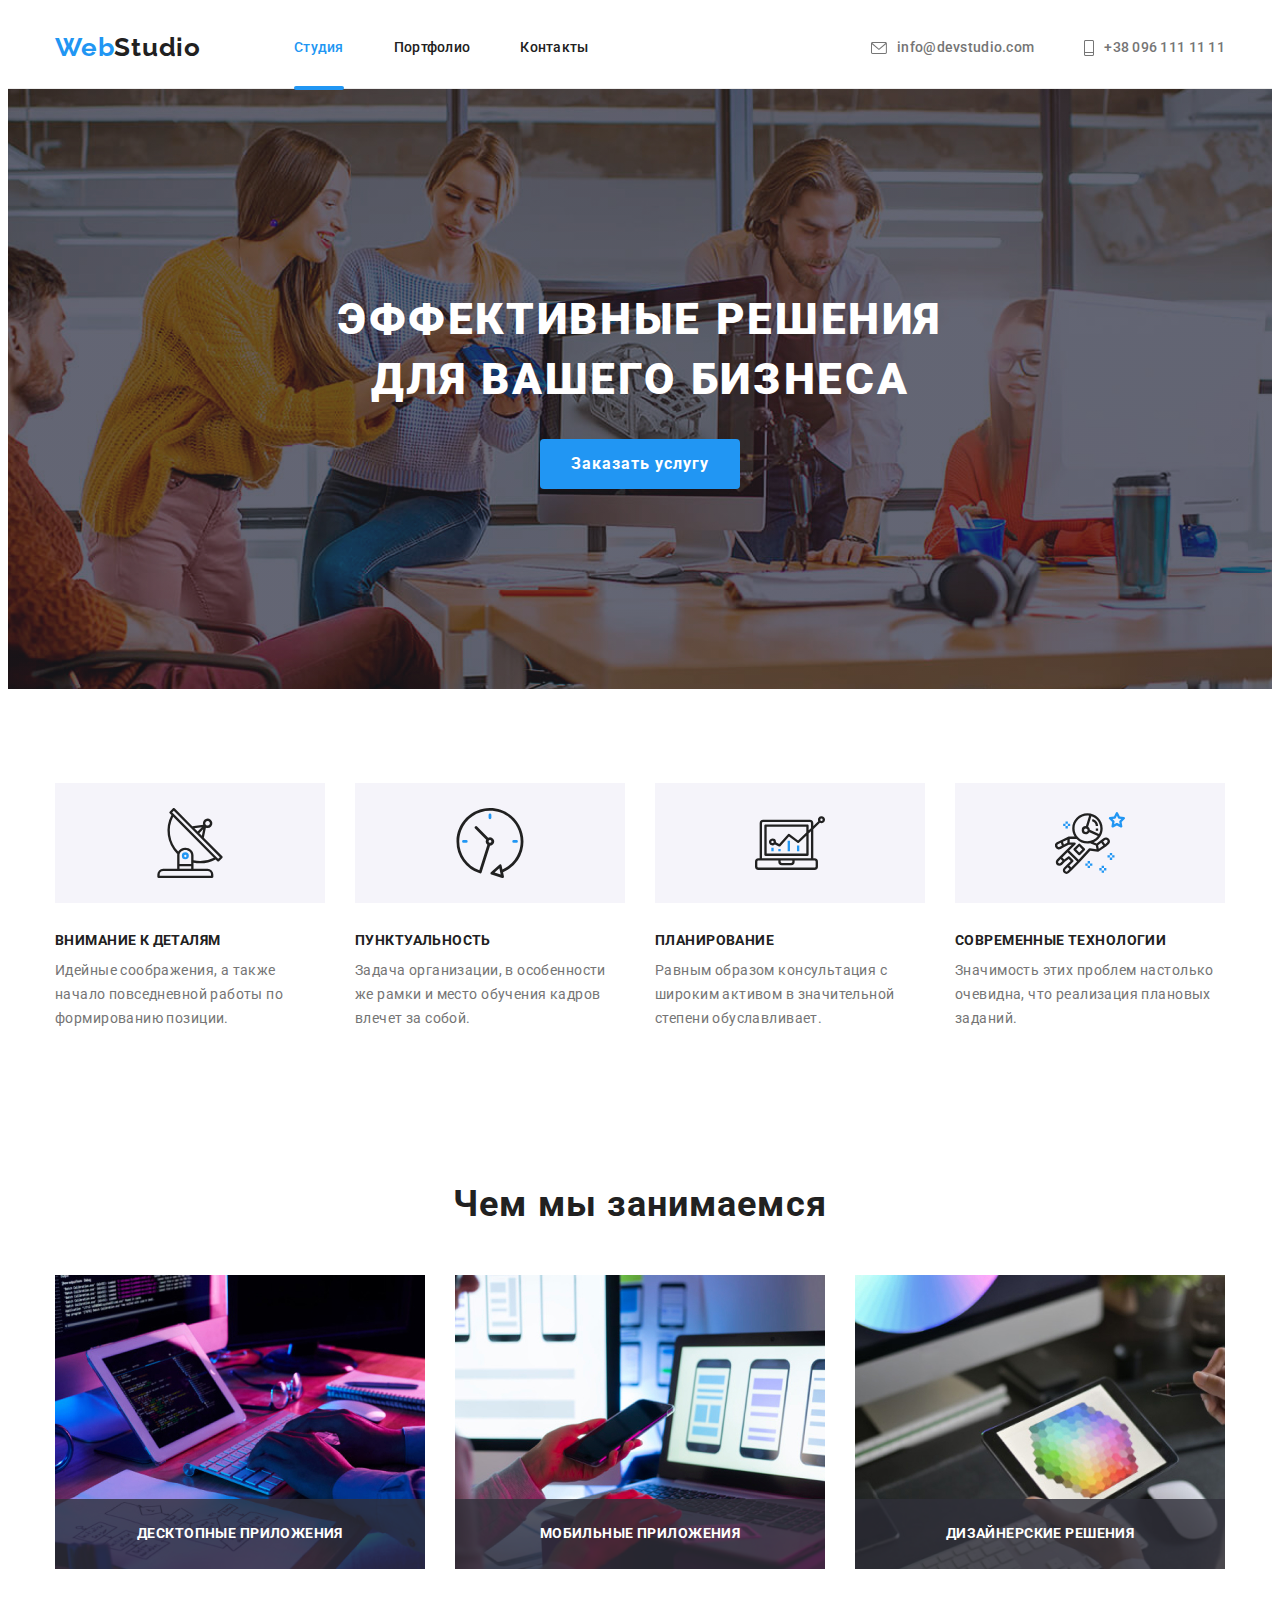
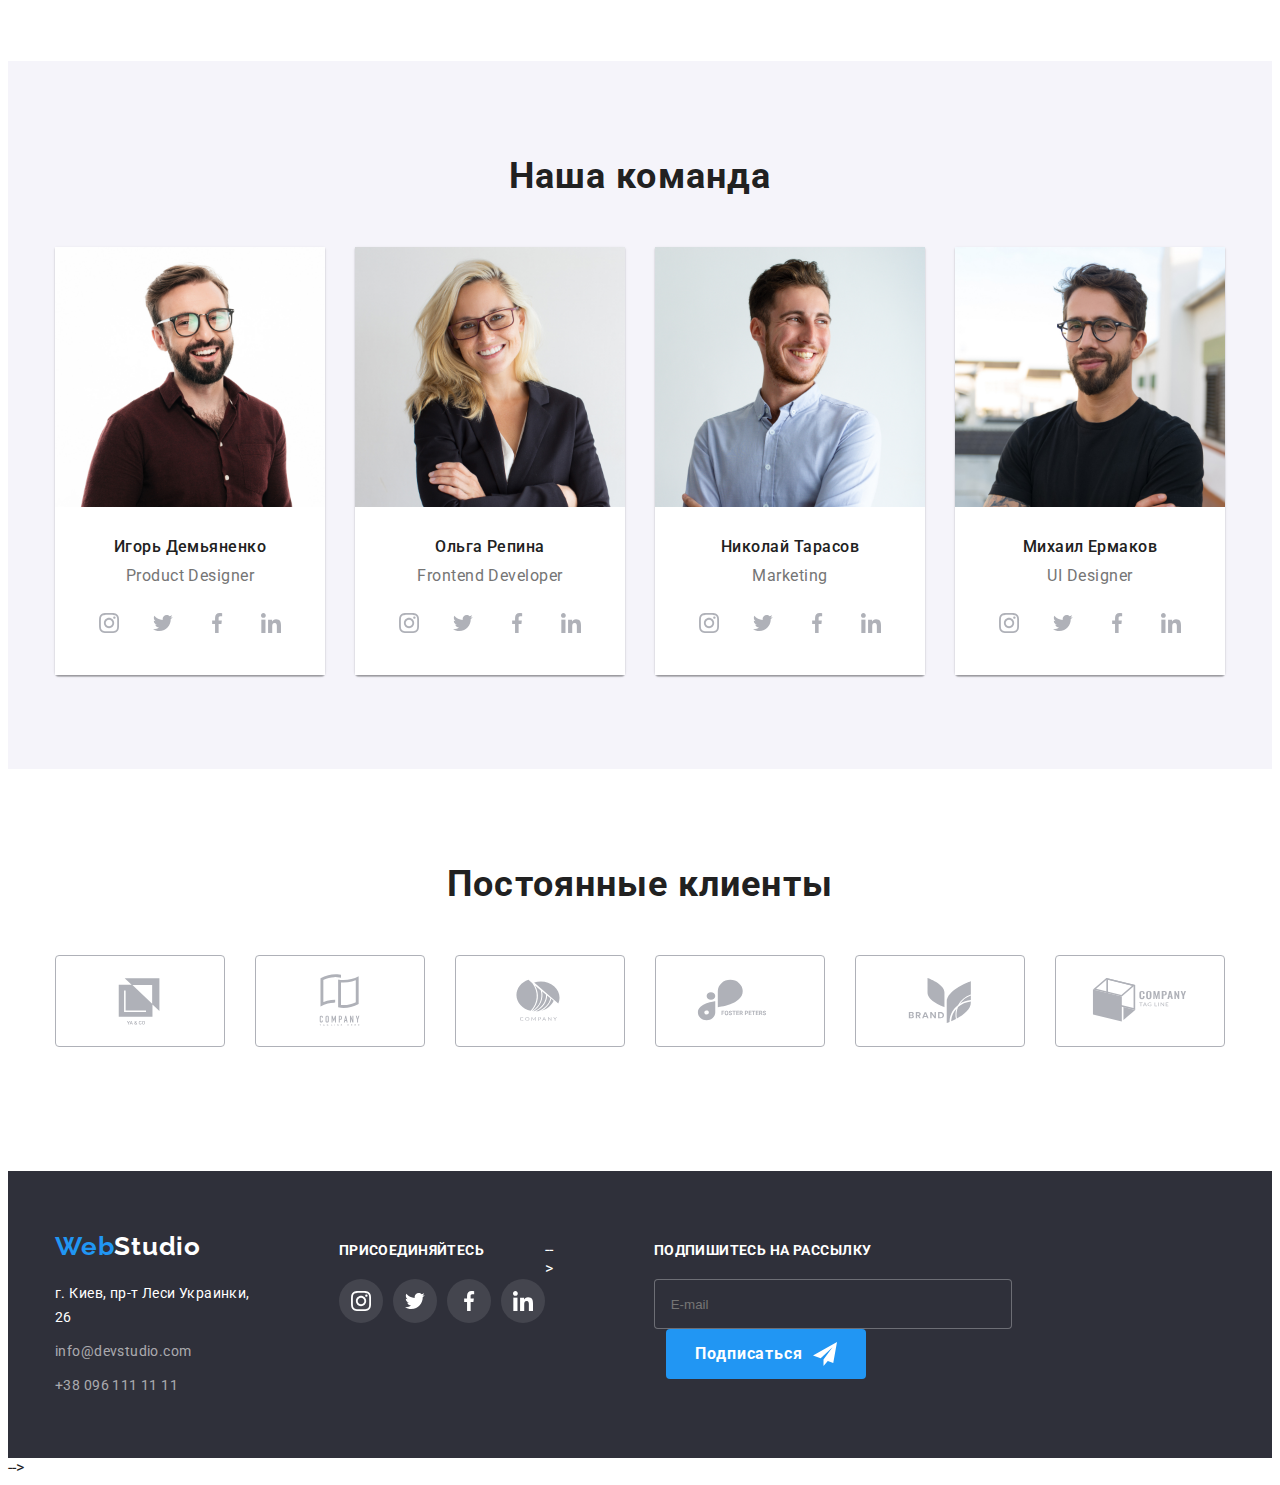
==== commit 932568a0: "correct" ====
--- a/index.html
+++ b/index.html
@@ -121,7 +121,7 @@
 
       <!-------------Modal------------>
 
-          <!-- <div class="backdrop is-hidden" data-modal>
+           <div class="backdrop is-hidden" data-modal>
             <div class="modal">
               <button class="button-modal" type="button" data-modal-close>
                 <svg class="icon-close" width="11" height="11">
@@ -173,21 +173,21 @@
               </form>
             </div>
           </div>
- -->
+ 
 
       <!-----------Герой---------->
       
-      <!-- <section class="section-hero overlay">
+      <section class="section-hero overlay">
         <div class="container hero">
           <h1 class="hero-title">ЭФФЕКТИВНЫЕ РЕШЕНИЯ ДЛЯ ВАШЕГО БИЗНЕСА</h1>
           <button class="button" type="button" data-modal-open>Заказать услугу</button>
         </div>
       </section>
-       -->
+       
     
       <!--------Приоритеты-------->
 
-      <!-- <section class="section ">
+       <section class="section ">
         <div class="container">
           <ul class="list section-container">
             <li class="item icon-antenna">
@@ -214,11 +214,11 @@
         </div>
       </section>
 
-     -->
+     
 
       <!----------Чем мы занимаемся------->
 
-      <!-- <section class="section-box works">
+       <section class="section-box works">
         <div class="container">
           <h2 class="section-work">Чем мы занимаемся</h2>
             <ul class="about-list list">
@@ -242,11 +242,11 @@
               </li>
             </ul>
         </div>
-      </section> -->
+      </section> 
 
       <!--Наша команда-->
       
-      <!-- <section class="command">
+       <section class="command">
         <div class="container">
           <h2 class="command-title">Наша команда</h2>
 
@@ -410,11 +410,11 @@
 
           </ul>
         </div>
-      </section> -->
+      </section> 
 
     <!-- Постоянные клиенты -->
 
-    <!-- <section class="clients">
+     <section class="clients">
         <div class="container">
           <h2 class="title-clients">Постоянные клиенты</h2>
           <ul class="logo-clients">
@@ -464,10 +464,11 @@
         </div>
       </section>
 
-    </main> -->
+    </main> 
 
     <!--Футер-->
-    <!-- <footer class="page-footer">
+
+     <footer class="page-footer">
       <div class="container footer-container">
         <div class="footer-left">
           <a href="index.html" class="logo-footer"><span lang="en" class="web">Web</span><span class="studio-footer">Studio</span></a>
@@ -531,7 +532,7 @@
 <!--------- Footer right two ------->
 
 
-        <!-- <div class="footer-right-two">
+         <div class="footer-right-two">
           <form class="footer-form">
             <label class="right-two-label" for="email">ПОДПИШИТЕСЬ НА РАССЫЛКУ</label>
             <input  class="footer-input" type="email" name="email" id="email" placeholder="E-mail"/>
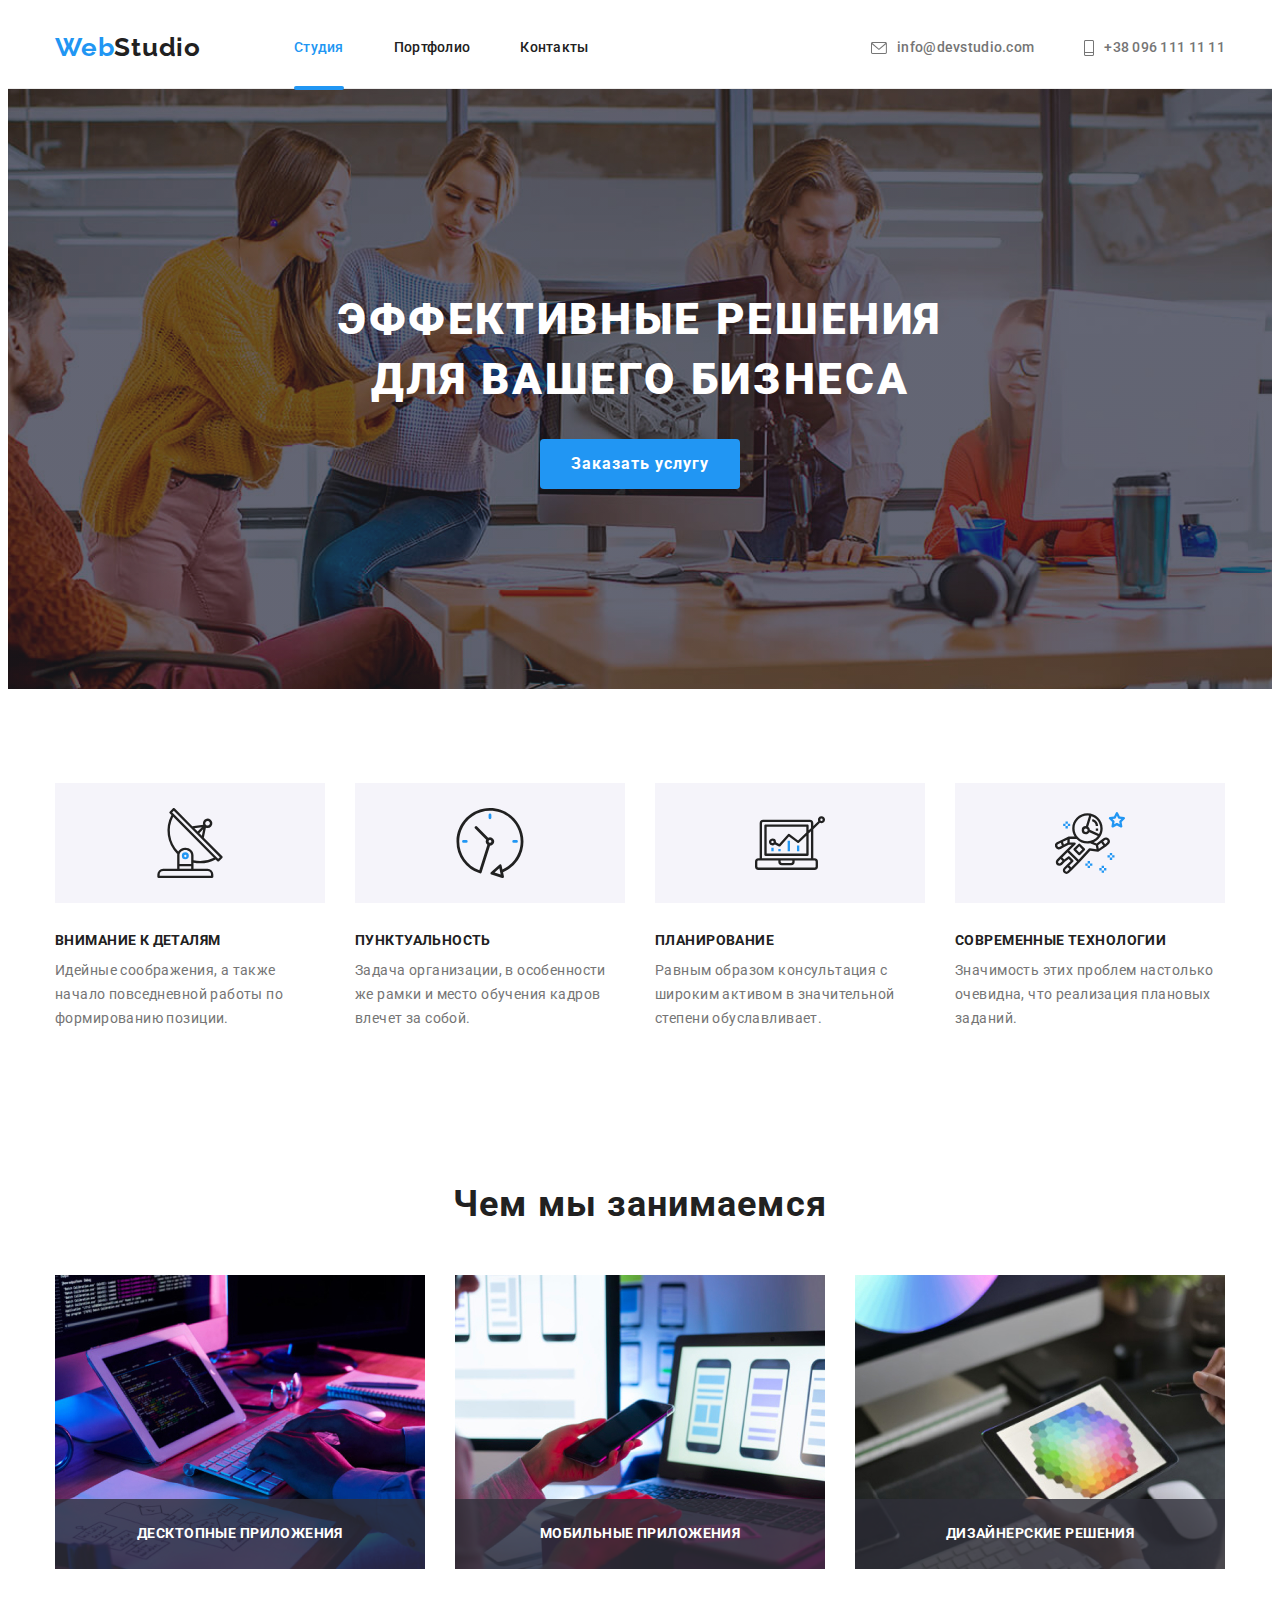
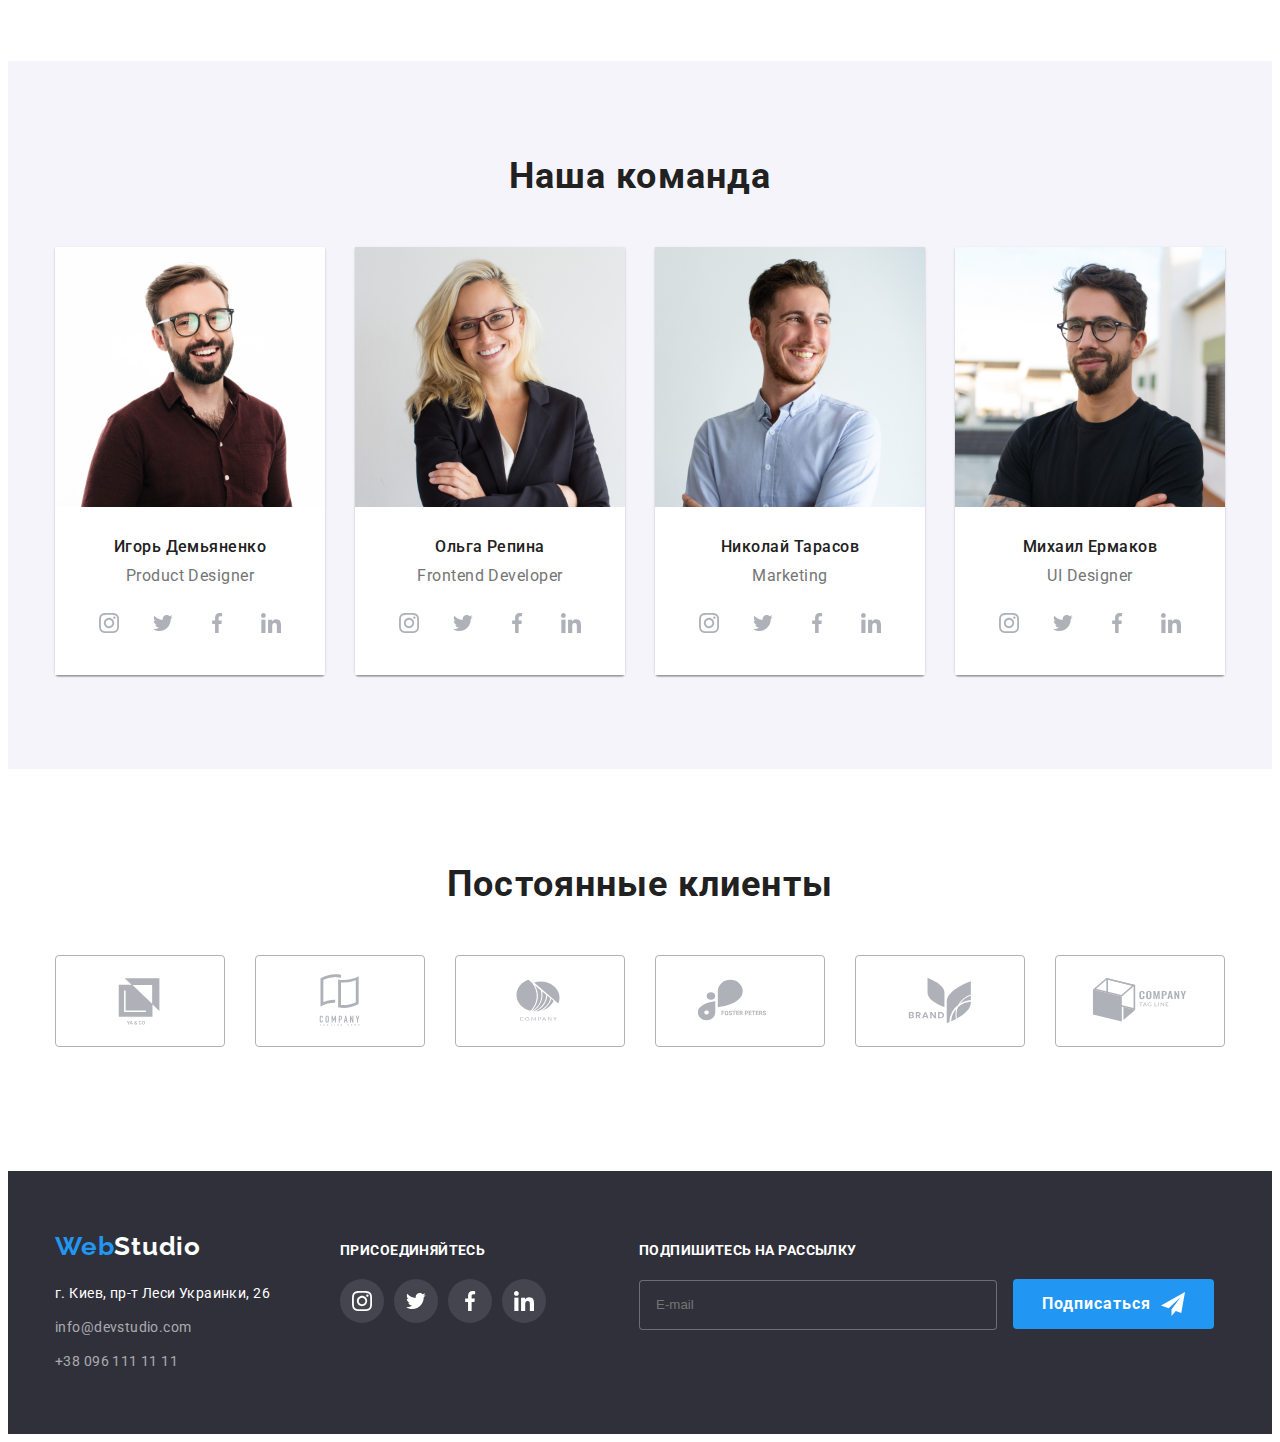
==== commit 14b521ec: "cor" ====
--- a/index.html
+++ b/index.html
@@ -526,7 +526,7 @@
                 </a>
               </li>
           </ul>
-        </div> -->
+        </div>
 
         
 <!--------- Footer right two ------->
@@ -545,7 +545,7 @@
         </div>
 
       </div>  
-    </footer> -->
+    </footer> 
 
     <script src="./js/modal.js"></script>
     <script src="./js/menu.js"></script>
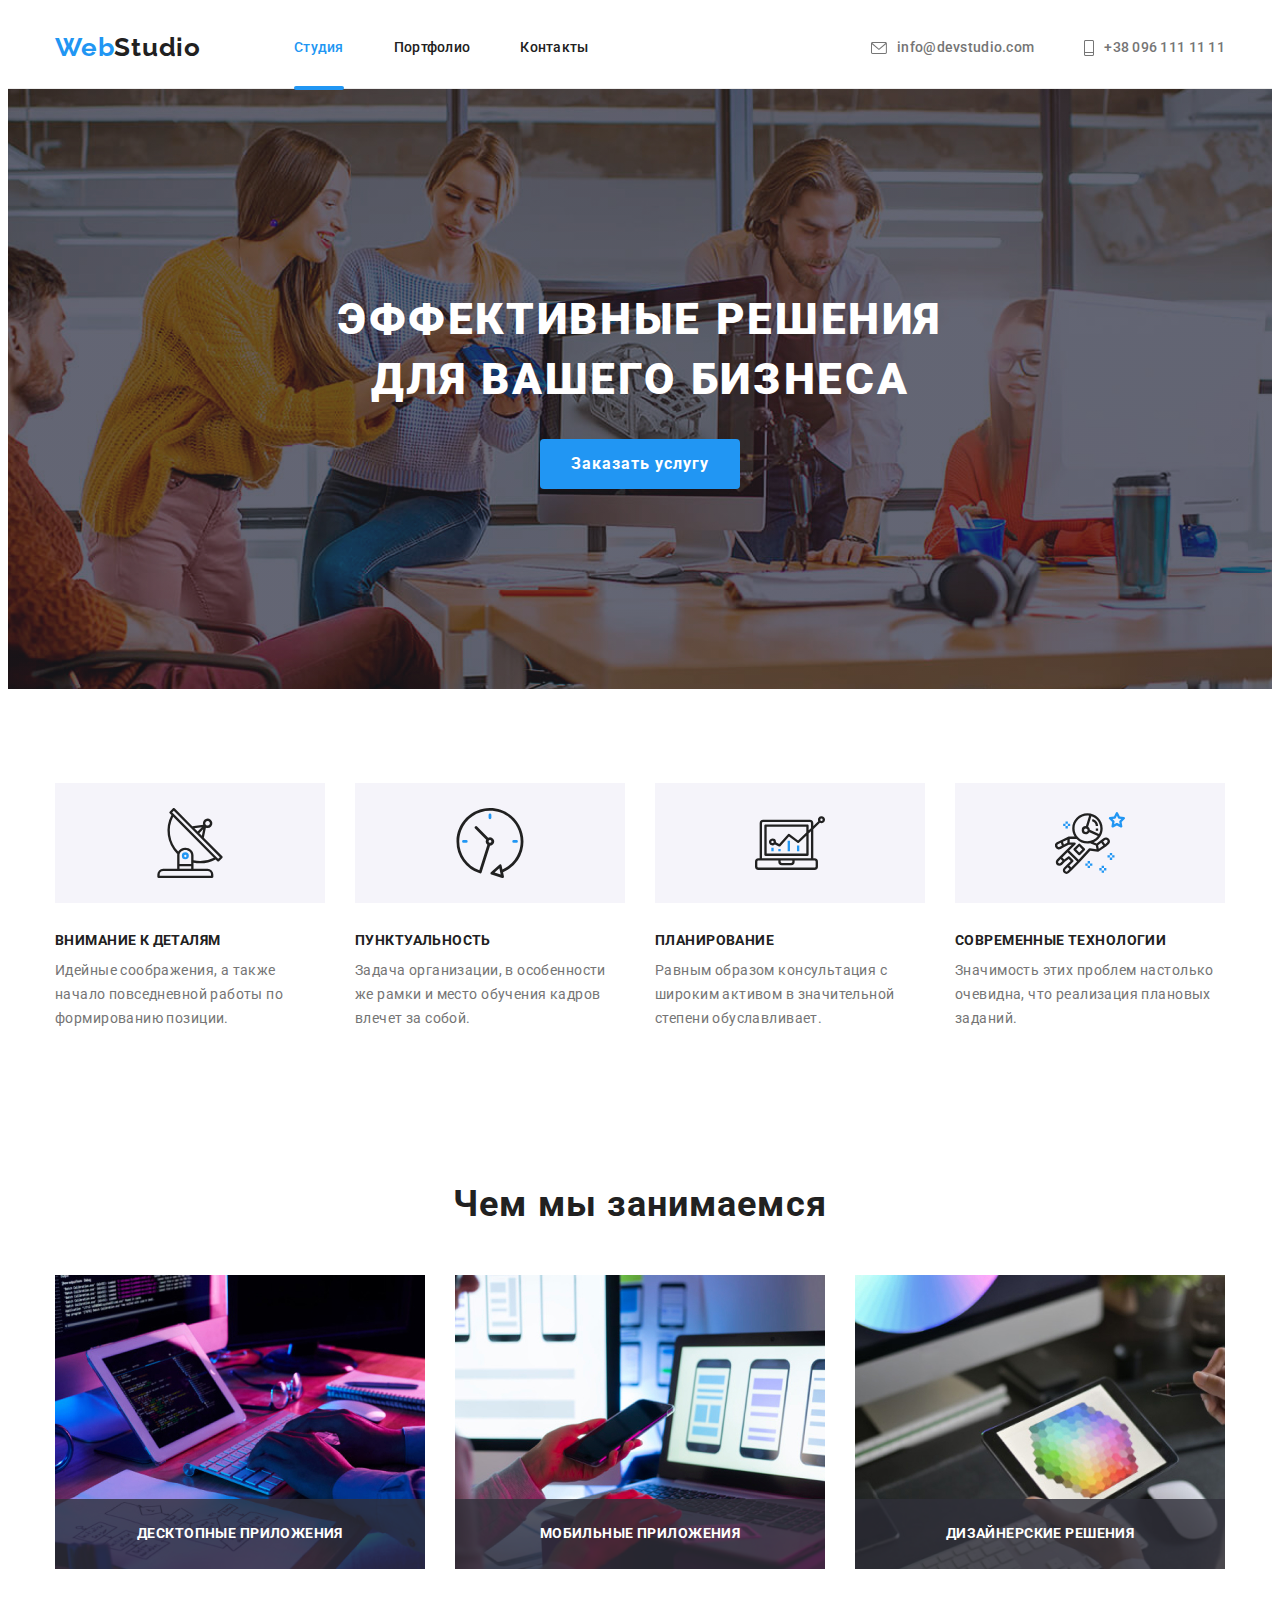
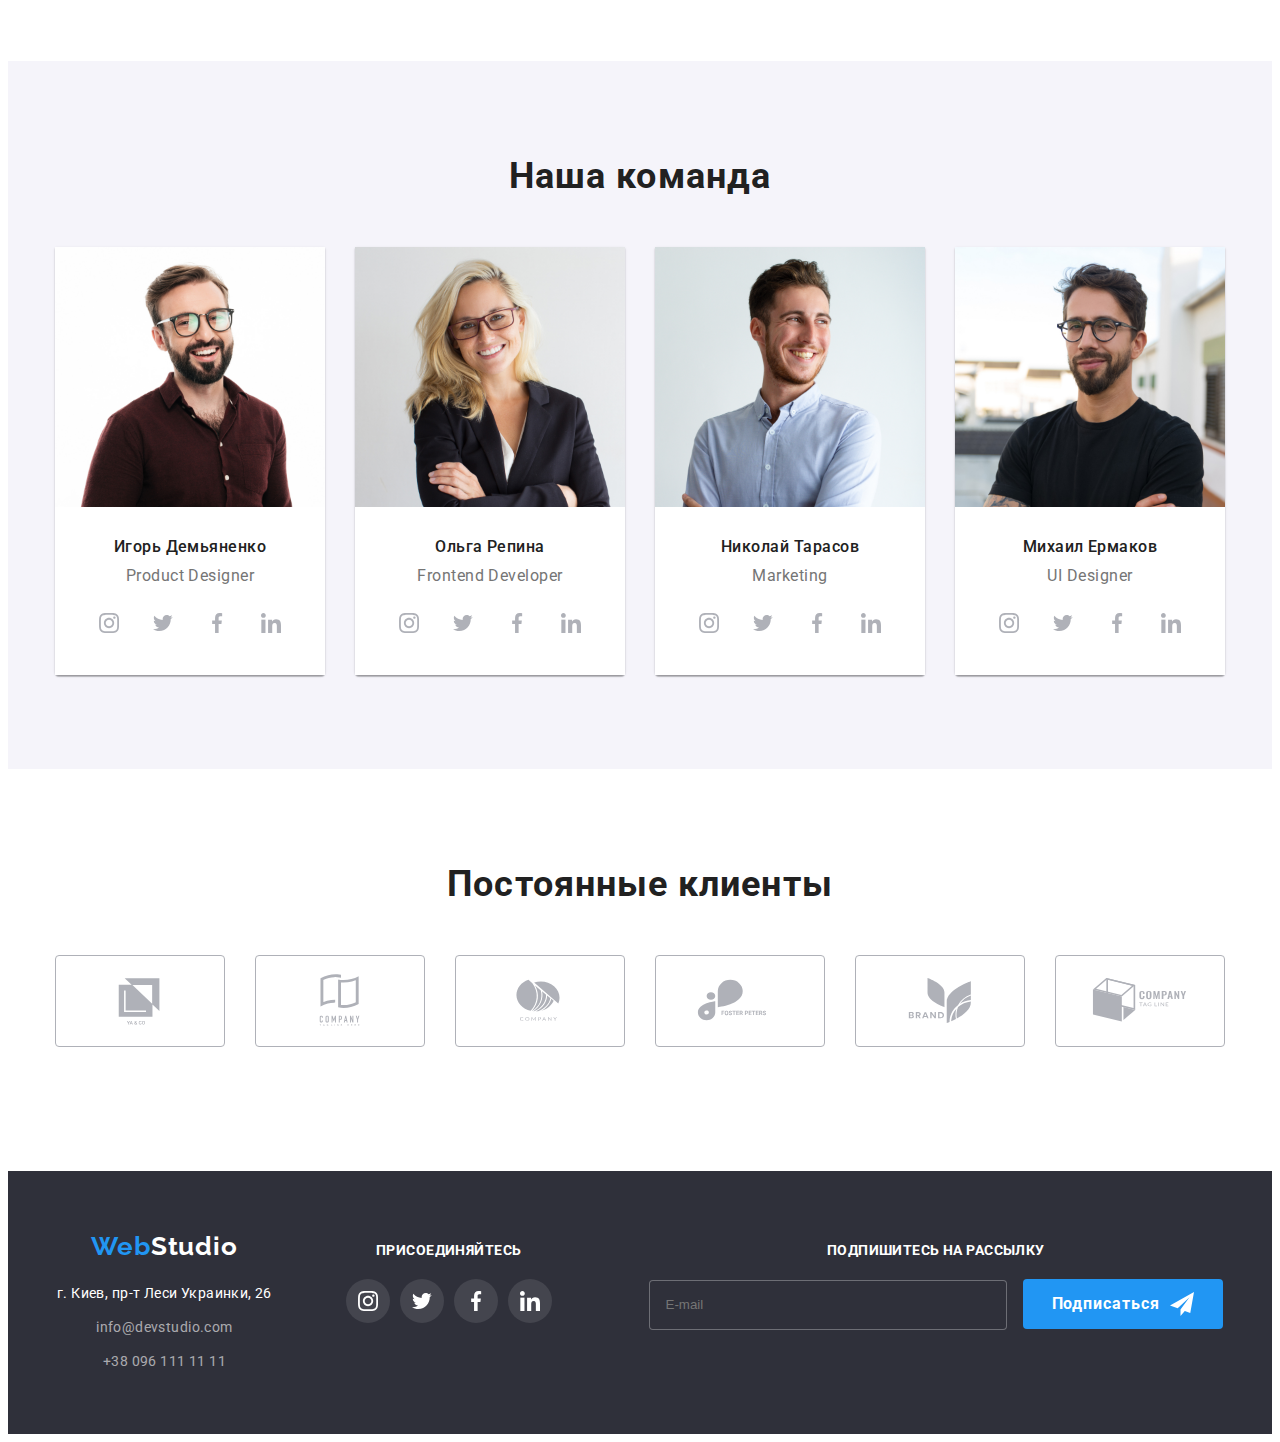
==== commit 6b81c307: "button portfolio mobile" ====
--- a/index.html
+++ b/index.html
@@ -79,7 +79,7 @@
                 <a href="" class="mob-menu-link">Студия</a>
               </li>
               <li class="mob-menu-item">
-                <a href="" class="mob-menu-link">Портфолио</a>
+                <a href="./portfolio.html" class="mob-menu-link">Портфолио</a>
               </li>
               <li class="mob-menu-item">
                 <a href="" class="mob-menu-link">Контакты</a>
--- a/css/main.min.css
+++ b/css/main.min.css
@@ -1,2 +1,2 @@
-:root{--primary-text-color: #212121;--title-text-color: #757575;--accent-color: #2196f3;--primary-white-color: #ffffff;--primery-bg-color: #e5e5e5;--secondary-bg-color: #2f303a;--fourth-bg-color: #f5f4fa;--nav-footer-color: rgba(255, 255, 255, 0.6)}.visually-hidden{position:absolute;white-space:nowrap;width:1px;height:1px;overflow:hidden;border:0;padding:0;clip:rect(0 0 0 0);clip-path:inset(50%);margin:-1px}html{box-sizing:border-box}body{font-family:"Roboto", "Verdana", sans-serif;background-color:var(--primary-white-color);color:var(--primary-text-color);font-family:Roboto, sans-serif}p,h1,h2,h3,h4,h5,h6{margin:0}ul{margin:0;padding:0}img{display:block}button{cursor:pointer;border:none}*,*::before,*::after{box-sizing:border-box}.list{padding:0;margin:0;list-style:none}.link{text-decoration:none}.container{width:100%;padding-left:15px;padding-right:15px;margin:0 auto 0 auto}@media screen and (min-width: 480px){.container{width:480px}}@media screen and (min-width: 768px){.container{width:768px}}@media screen and (min-width: 1200px){.container{width:1200px}}.backdrop{position:fixed;z-index:2;top:0;left:0;width:100vw;height:100vh;background:rgba(0,0,0,0.2);transition:opacity 500ms linear, visibility 500ms linear}.backdrop.is-hidden{opacity:0;pointer-events:none}.backdrop.is-hidden .modal{transform:translate(-50%, 0%) scale(0.5)}.modal{position:absolute;top:50%;left:50%;padding:40px;min-width:528px;min-height:581px;background-color:var(--primary-white-color);box-shadow:0px 1px 1px rgba(0,0,0,0.12),0px 4px 4px rgba(0,0,0,0.06),1px 4px 6px rgba(0,0,0,0.16);border-radius:4px;transform:translate(-50%, -50%) scale(1);transition:transform 3s cubic-bezier(0.4, 0, 0.2, 1)}.button-modal{position:absolute;display:flex;justify-content:center;align-items:center;top:8px;right:8px;width:30px;height:30px;outline:none;cursor:pointer;border-radius:50%;border:1px solid rgba(0,0,0,0.1);background-color:var(--primary-white-color);color:#000000;transition:color 250ms cubic-bezier(0.4, 0, 0.2, 1)}.button-modal:hover,.button-modal:focus{color:var(--accent-color)}.icon-close{fill:currentColor}.modal-form{display:flex;flex-direction:column}.modal-form-head{margin-bottom:12px;font-weight:700;font-size:20px;line-height:1.15;text-align:center;letter-spacing:0.03em;color:var(--primary-text-color)}.modal-form-field{margin-bottom:20px;font-weight:400;font-size:12px;line-height:1.16;letter-spacing:0.01em;color:var(--title-text-color)}.modal-form-wrapper{position:relative;display:block;margin-top:4px}.modal-form-input{width:100%;height:40px;padding-left:30px;border:1px solid rgba(33,33,33,0.2);border-radius:4px;transition:border-color 250ms cubic-bezier(0.4, 0, 0.2, 1)}.modal-form-input:focus{outline:none;border-color:var(--accent-color)}.modal-form-input:focus+.modal-form-icon{fill:var(--accent-color)}.modal-form-icon{display:block;width:18px;height:18px;position:absolute;top:50%;left:12px;transform:translateY(-50%);fill:var(--primary-text-color);transition:fill 250ms cubic-bezier(0.4, 0, 0.2, 1)}.modal-form-message{width:100%;height:120px;margin-top:4px;padding:12px 16px;border:1px solid rgba(33,33,33,0.2);border-radius:4px;resize:none;transition:border-color 250ms cubic-bezier(0.4, 0, 0.2, 1)}.modal-form-message::placeholder{font-family:Roboto;font-weight:400;font-size:14px;line-height:1, 14;letter-spacing:0.01em;color:rgba(117,117,117,0.5)}.modal-form-message:focus{outline:none;border-color:var(--accent-color)}.modal-form-checkbox-label{display:flex;align-items:center;justify-content:center;margin-bottom:30px;font-weight:400;font-size:14px;line-height:1.71;letter-spacing:0.03em;color:var(--title-text-color)}.modal-form-checkbox-label::before{display:block;content:"";width:18px;height:17px;margin-right:9px;border:1px solid var(--primary-text-color);cursor:pointer}.modal-form-checkbox:checked+.modal-form-checkbox-label::before{background-color:var(--accent-color);background-image:url(../images/check.svg);background-repeat:no-repeat;background-position:50% 50%}.modal-form-checkbox:focus+.modal-form-checkbox-label::before{outline:2px solid var(--accent-color)}.link-policy{color:var(--accent-color)}.modal-form-button{align-self:center;min-width:200px;height:50px;font-family:Roboto;font-weight:700;font-size:16px;line-height:1.87;text-align:center;letter-spacing:0.06em;color:var(--primary-white-color);background-color:var(--accent-color);box-shadow:0px 4px 4px rgba(0,0,0,0.15);border-radius:4px;transition:background-color 250ms cubic-bezier(0.4, 0, 0.2, 1)}.logo{padding-top:16px;padding-bottom:16px;font-family:"Raleway", sans-serif;font-weight:700;font-size:26px;line-height:1.19;text-decoration:none;letter-spacing:0.03em;transition:color 250ms linear}@media screen and (min-width: 768px){.logo{padding-top:26px;padding-bottom:26px}}@media screen and (min-width: 1200px){.logo{padding-top:24px;padding-bottom:25px}}.logo:hover{color:var(--accent-color)}.web{color:var(--accent-color)}.studio{color:var(--primary-text-color)}.header{border-bottom:1px solid #ececec}.header-nav{display:flex;align-items:center}.header-container{display:flex}.site-nav{display:none}@media screen and (min-width: 1200px){.site-nav{display:flex;margin-left:93px;color:var(--primary-text-color);font-weight:500;font-size:14px;line-height:1.14;letter-spacing:0.02em;transition:color 250ms linear}}.site-nav__item:not(:last-child){margin-right:50px}.site-nav__link.current,.site-nav__link.current:focus{color:var(--accent-color)}.site-nav__link{display:flex;align-items:center;text-decoration:none;color:inherit;position:relative;transition:color 250ms cubic-bezier(0.4, 0, 0.2, 1)}.site-nav__link:hover,.site-nav__link:focus{color:var(--accent-color)}.site-nav__link.current:after{content:" ";background-color:var(--accent-color);width:100%;position:absolute;height:4px;border-radius:2px;display:block;top:46px}.header-contacts{display:none}@media screen and (min-width: 1200px){.header-contacts{display:flex;align-items:center;padding-top:32px;padding-bottom:32px;padding-left:0;margin-top:0;margin-bottom:0;margin-left:auto;list-style:none;font-weight:500;letter-spacing:0.02em;line-height:1.14;font-size:14px}.header-contacts .link:hover,.header-contacts.link:focus{color:var(--accent-color)}}.header-contacts__link{display:flex;color:var(--title-text-color);align-items:center;text-decoration:none;color:inherit;position:relative;transition:color 250ms cubic-bezier(0.4, 0, 0.2, 1)}.header-contacts__link:hover,.header-contacts__link:focus{color:var(--accent-color)}.header-contacts__link:hover .header-contacts__icon-mail,.header-contacts__link:focus .header-contacts__icon-mail{fill:var(--accent-color)}.header-contacts__link:hover .header-contacts__icon-tel,.header-contacts__link:focus .header-contacts__icon-tel{fill:var(--accent-color)}.header-contacts__item{color:var(--title-text-color)}.header-contacts__item:not(:last-child){margin-right:50px}.header-contacts__icon-mail{fill:var(--title-text-color);margin-right:10px;width:16px;height:12px;transition:fill 250ms cubic-bezier(0.4, 0, 0.2, 1)}.header-contacts__icon-tel{fill:var(--title-text-color);margin-right:10px;width:10px;height:16px;transition:fill 250ms cubic-bezier(0.4, 0, 0.2, 1)}.open-btn{display:flex;align-items:center;justify-content:center;background-color:transparent;cursor:pointer;width:40px;height:40px;padding:0;border:none;margin-left:auto;margin-top:10px;margin-right:15px}.open-btn:hover,.open-btn:focus{color:var(--accent-color)}@media screen and (min-width: 768px){.open-btn{display:none}}@media screen and (min-width: 1200px){.open-btn{display:none}}.close-btn{display:flex;align-items:center;justify-content:center;background-color:transparent;cursor:pointer;width:40px;height:40px;padding:0;border:none;margin-left:auto;right:0;margin-top:10px}.close-btn:hover,.close-btn:focus{color:var(--accent-color)}@media screen and (min-width: 768px){.close-btn{display:none}}@media screen and (min-width: 1200px){.close-btn{display:none}}.mob-menu{position:fixed;z-index:100;top:0;left:0;width:100vw;height:100vh;background-color:var(--primary-white-color);opacity:0;visibility:hidden;pointer-events:none;transition:opacity 250ms linear, visibility 250ms linear}.mob-menu .container{position:relative;padding-left:40px;padding-right:40px;display:flex;flex-direction:column;height:100%;min-height:450px}.mob-menu-bottom{position:absolute;bottom:0}.mob-menu.is-open{opacity:1;visibility:visible;pointer-events:all}.mob-menu-item:not(:last-child){margin-bottom:36px}.mob-menu-link{font-weight:500;font-size:40px;line-height:1.17;letter-spacing:0.02em;text-decoration:none;color:var(--primary-text-color)}.mob-contacts-list{margin-bottom:64px}.mob-contacts-item:not(:last-child){margin-bottom:32px}.mob-contacts-link{font-weight:500;font-size:24px;line-height:1.16;letter-spacing:0.02em;text-decoration:none;color:var(--title-text-color)}.mob-contacts-link-big{font-weight:500;font-size:34px;line-height:1.17;letter-spacing:0.02em;color:var(--accent-color)}.mob-social-list{display:flex;margin-bottom:48px}.mob-social-link{font-weight:500;font-size:18px;line-height:1.22;letter-spacing:0.02em;color:var(--accent-color);text-decoration:none}.mob-social-item:not(:last-child){padding-right:10px;border-right:1px solid rgba(33,33,33,0.2);margin-right:10px}.mob-menu-bottom{margin-top:auto}.hero{padding-top:118px;padding-bottom:118px}@media screen and (min-width: 1200px){.hero{padding-top:200px;padding-bottom:200px}}.section-hero{background-color:var(--secondary-bg-color);text-align:center}.hero-title{color:var(--primary-white-color);font-weight:900;letter-spacing:0.06em;font-size:26px;line-height:1.62;margin-bottom:30px}@media screen and (min-width: 480px){.hero-title{margin:0 auto;width:360px}}@media screen and (min-width: 1200px){.hero-title{width:696px;height:120px;font-size:44px;line-height:1.37;margin-left:auto;margin-right:auto}}.overlay{max-width:1600px;margin-left:auto;margin-right:auto;background-image:linear-gradient(rgba(47,48,58,0.4), rgba(47,48,58,0.4)),url(../images/hero.jpg);background-repeat:no-repeat;background-size:cover;background-position:center}.button{color:var(--primary-white-color);background-color:var(--accent-color);font-weight:700;font-size:16px;line-height:1.87;letter-spacing:0.06em;font-family:inherit;display:block;margin:0 auto;min-width:200px;height:50px;margin-top:30px;border-radius:4px;transition:background-color 250ms cubic-bezier(0.4, 0, 0.2, 1)}.button:hover,.button:focus{background-color:var(--accent-color)}.section{background-color:var(--primary-white-color);padding-top:60px;padding-bottom:60px}@media screen and (min-width: 1200px){.section{padding-top:94px}}.section-container{margin-bottom:-30px}@media screen and (min-width: 768px){.section-container{display:flex;flex-wrap:wrap;margin-left:-30px}}.item{margin-bottom:30px}@media screen and (min-width: 768px){.item{flex-basis:calc(100% / 2 - 30px);margin-left:30px}}@media screen and (min-width: 1200px){.item{flex-basis:calc(100% / 4 - 30px)}}.item::before{content:"";display:block;height:120px;background-repeat:no-repeat;background-position:center;background-color:#f5f4fa;margin-bottom:30px}.icon-antenna::before{background-image:url(../images/antenna.svg)}.icon-clock::before{background-image:url(../images/clock.svg)}.icon-diagram::before{background-image:url(../images/diagram.svg)}.icon-astronaut::before{background-image:url(../images/astronaut.svg)}.section-title{color:var(--primary-text-color);font-family:Roboto;font-weight:700;text-align:center;font-size:14px;line-height:1.14;letter-spacing:0.03em;margin-bottom:10px}@media screen and (min-width: 768px){.section-title{text-align:left}}.section-text{color:var(--title-text-color);font-size:14px;line-height:1.71;letter-spacing:0.03em;width:100%}.works{display:none}@media screen and (min-width: 1200px){.works{display:block}}.section-box{background-color:var(--primary-white-color);padding-top:92px;padding-bottom:92px}.section-work{background-color:var(--primary-white-color);font-weight:700;font-size:36px;line-height:42px;text-align:center;letter-spacing:0.03em;margin-bottom:50px}.about-list{display:flex;flex-wrap:wrap;margin-left:-30px;margin-bottom:-30px}.about-item{flex-basis:calc((100% - 3 * 30px) / 3);margin-left:30px;margin-bottom:30px}.work-thumb{position:relative}.work-thumb::after{display:inline-block;position:absolute;content:"";width:100%;height:70px;background:rgba(47,48,58,0.8);bottom:0%}.thumb-text{display:flex;position:absolute;justify-content:center;align-items:center;bottom:0px;width:100%;height:70px;font-weight:700;font-size:14px;line-height:1.14px;text-align:center;letter-spacing:0.03em;text-transform:uppercase;z-index:1;color:var(--primary-white-color)}.command{background-color:var(--fourth-bg-color);padding-top:60px;padding-bottom:60px}@media screen and (min-width: 1200px){.command{padding-top:94px;padding-bottom:94px}}.command-title{margin-bottom:30px;color:var(--primary-text-color);font-weight:700;font-size:28px;line-height:1.17;letter-spacing:0.03em;text-align:center}@media screen and (min-width: 1200px){.command-title{font-size:36px;margin-bottom:50px}}.command-list{margin-bottom:-30px;display:flex;flex-wrap:wrap;margin-left:-30px;align-items:center;justify-content:center}@media screen and (min-width: 768px){.command-list{display:flex;flex-wrap:wrap;margin-left:-30px;align-items:center;justify-content:center}}.command-item{width:270px;margin-left:30px;margin-bottom:30px;box-shadow:0px 1px 3px rgba(0,0,0,0.12),0px 1px 1px rgba(0,0,0,0.14),0px 2px 1px rgba(0,0,0,0.2);border-radius:0px 0px 4px 4px}@media screen and (min-width: 768px){.command-item{margin-left:30px}}@media screen and (min-width: 1200px){.command-item{flex-basis:calc(100% / 4 - 30px)}}.command-subject{color:var(--primary-text-color);font-weight:500;font-size:16px;line-height:1.19;letter-spacing:0.03em;margin-bottom:10px;text-align:center}.command-item-description{background-color:var(--primary-white-color);padding-top:30px;padding-bottom:30px}.command-text{color:var(--title-text-color);font-size:16px;line-height:1.19;letter-spacing:0.03em;text-align:center;padding-bottom:16px}.social-list{display:flex;justify-content:center;padding:0;list-style:none}.social-item{width:44px;height:44px;border-radius:50%}.social-item:not(:last-child){margin-right:10px}.social-icon{fill:#afb1b8;transition:fill 250ms cubic-bezier(0.4, 0, 0.2, 1)}.social-link{width:100%;height:100%;border-radius:50%;display:flex;align-items:center;justify-content:center;transition:background-color 250ms cubic-bezier(0.4, 0, 0.2, 1)}.social-link:hover,.social-link:focus{background-color:var(--accent-color)}.social-link:hover .social-icon,.social-link:focus .social-icon{fill:var(--primary-white-color)}.clients{background-color:var(--primary-white-color);padding-top:60px;padding-bottom:60px}@media screen and (min-width: 1200px){.clients{padding-top:94px;padding-bottom:94px}}.title-clients{color:var(--primary-text-color);font-size:28px;line-height:1.17;letter-spacing:0.03em;text-align:center;margin-bottom:30px}@media screen and (min-width: 1200px){.title-clients{font-size:36px;margin-bottom:50px}}.logo-clients{display:flex;flex-wrap:wrap;list-style:none;justify-content:center;margin-bottom:-30px;margin-left:-30px}@media screen and (min-width: 1200px){.logo-clients{padding:0px;margin:0;margin-left:-30px}}.clients-item{flex-wrap:wrap;flex-basis:calc(100% / 2 - 30px);height:92px;margin-left:30px;margin-bottom:30px}@media screen and (min-width: 768px){.clients-item{flex-basis:calc(100% / 3 - 30px);flex-wrap:wrap}}@media screen and (min-width: 1200px){.clients-item{flex-basis:calc(100% / 6 - 30px)}}.clients-link{display:flex;align-items:center;justify-content:center;border:1px solid #afb1b8;border-radius:4px;width:100%;height:92px;transition:border-color 250ms cubic-bezier(0.4, 0, 0.2, 1),fill 250ms cubic-bezier(0.4, 0, 0.2, 1)}@media screen and (min-width: 768px){.clients-link{width:226px}}@media screen and (min-width: 1200px){.clients-link{width:170px}}.clients-link:hover,.clients-link:focus{border-color:var(--accent-color)}.clients-link:hover .logo-company,.clients-link:focus .logo-company{fill:var(--accent-color)}.logo-company{fill:#afb1b8;justify-content:center;align-items:center;transition:fill 250ms cubic-bezier(0.4, 0, 0.2, 1)}.footer-container{display:flex;align-items:baseline}.page-footer{color:var(--primary-white-color);background-color:var(--secondary-bg-color);padding-top:60px;padding-bottom:60px}.logo-footer{font-family:"Raleway", sans-serif;font-weight:700;font-size:26px;line-height:1.19;text-decoration:none;letter-spacing:0.03em;margin-bottom:20px;display:block}.web{color:var(--accent-color)}.studio-footer{color:var(--primary-white-color)}.page-footer .logo:hover{color:var(--accent-color)}.nav-footer .link{color:var(--nav-footer-color);font-style:normal;font-size:14px;line-height:1.71;letter-spacing:0.03em;transition:color 250ms cubic-bezier(0.4, 0, 0.2, 1)}.nav-footer .address{color:var(--primary-white-color);font-size:14px;line-height:1.71;letter-spacing:0.03em}.nav-footer .link:hover,.nav-footer .link:focus{color:var(--accent-color)}.about-address{margin-bottom:10px;display:block}.about-mail{margin-bottom:10px;display:block}.about-tel{display:block}.footer-right{width:206px;height:80px;margin-left:70px}.footer-right-list{list-style:none;display:flex}.footer-right-title{margin-top:0;margin-bottom:20px;font-family:"Roboto";font-weight:700;font-size:14px;line-height:1.14;letter-spacing:0.03em;text-transform:uppercase;color:var(--white)}.footer-right-item{border-radius:50%;display:flex;justify-content:center;align-items:center;width:44px;height:44px;background-color:rgba(255,255,255,0.1);fill:var(--primary-white-color)}.footer-right-item:not(:last-child){margin-right:10px}.footer-right-link{fill:var(--primary-white-color);display:flex;justify-content:center;align-items:center;width:44px;height:44px;border-radius:50%;transition:background-color 250ms cubic-bezier(0.4, 0, 0.2, 1)}.footer-right-link:hover,.footer-right-link:focus{background-color:var(--accent-color)}.footer-right-two{margin-left:93px;flex-direction:column}.right-two-label{display:flex;flex-direction:column;padding:0;margin-bottom:20px;font-family:"Roboto";font-weight:700;font-size:14px;line-height:1.14;letter-spacing:0.03em;text-transform:uppercase;color:var(--white)}.footer-input{width:358px;height:50px;padding-left:16px;color:var(--primary-white-color);background-color:var(--secondary-bg-color);border:1px solid rgba(255,255,255,0.3);box-sizing:border-box;border-radius:4px}.footer-button{display:inline-flex;justify-content:center;align-items:center;margin-left:12px;padding:10px 29px;color:var(--primary-white-color);background-color:var(--accent-color);font-weight:700;font-size:16px;line-height:1.87;letter-spacing:0.06em;font-family:inherit;min-width:200px;height:50px;background-color:var(--accent-color);border-radius:4px;transition:background-color 250ms cubic-bezier(0.4, 0, 0.2, 1)}.footer-button:hover,.footer-button:focus{background-color:var(--accent-color)}.button-footer-icon{margin-left:10px;width:24px;height:24px;fill:var(--primary-white-color)}.section-info{background-color:var(--primary-white-color);padding-top:94px;padding-bottom:94px}.button-link{color:var(--primary-text-color);background-color:var(--fourth-bg-color);font-family:inherit;cursor:pointer;font-weight:500;font-size:16px;line-height:1.62;letter-spacing:0.03em;border-radius:4px;padding:6px 22px 6px 22px;transition:box-shadow 250ms cubic-bezier(0.4, 0, 0.2, 1),color 250ms cubic-bezier(0.4, 0, 0.2, 1),background-color 250ms cubic-bezier(0.4, 0, 0.2, 1)}.button-link:hover,.button-link:focus{color:var(--primary-white-color);background-color:var(--accent-color);box-shadow:0px 3px 1px rgba(0,0,0,0.1),0px 1px 2px rgba(0,0,0,0.08),0px 2px 2px rgba(0,0,0,0.12)}.btn-info{display:flex;margin-bottom:50px;justify-content:center}.btn-item:not(:last-child){margin-right:8px}.projects{display:flex;flex-wrap:wrap}.projects-item{width:370px;flex-basis:calc((100% - 3 * 30px) / 3);margin-right:30px;margin-bottom:30px}.projects-item:nth-child(3n){margin-right:0}.projects-item:nth-last-child(-n+3){margin-bottom:0}.projects-link{display:block;text-decoration:none;transition:box-shadow 250ms cubic-bezier(0.4, 0, 0.2, 1)}.projects-link:hover{box-shadow:0px 1px 1px rgba(0,0,0,0.12),0px 4px 4px rgba(0,0,0,0.06),1px 4px 6px rgba(0,0,0,0.16)}.projects-description{padding:20px 24px 20px 24px;border:1px solid #eeeeee;box-sizing:border-box}.projects-title{color:var(--primary-text-color);font-size:18px;line-height:2;letter-spacing:0.06em;margin-bottom:4px}.projects-text{color:var(--title-text-color);font-size:16px;line-height:1.87;letter-spacing:0.03em}.projects-item{cursor:pointer}.projects-overlay{position:relative;overflow:hidden}.projects-picture-text{position:absolute;opacity:1;display:flex;top:0;left:0;color:var(--primary-white-color);font-size:18px;line-height:1.56;letter-spacing:0.03em;background-color:var(--accent-color);padding:63px 24px;height:100%;width:100%;transform:translateY(100%);transition:transform 250ms cubic-bezier(0.4, 0, 0.2, 1)}.projects-item:hover .projects-picture-text{transform:translateY(0)}
+:root{--primary-text-color: #212121;--title-text-color: #757575;--accent-color: #2196f3;--primary-white-color: #ffffff;--primery-bg-color: #e5e5e5;--secondary-bg-color: #2f303a;--fourth-bg-color: #f5f4fa;--nav-footer-color: rgba(255, 255, 255, 0.6)}.visually-hidden{position:absolute;white-space:nowrap;width:1px;height:1px;overflow:hidden;border:0;padding:0;clip:rect(0 0 0 0);clip-path:inset(50%);margin:-1px}html{box-sizing:border-box}body{font-family:"Roboto", "Verdana", sans-serif;background-color:var(--primary-white-color);color:var(--primary-text-color);font-family:Roboto, sans-serif}p,h1,h2,h3,h4,h5,h6{margin:0}ul{margin:0;padding:0}img{display:block}button{cursor:pointer;border:none}*,*::before,*::after{box-sizing:border-box}.list{padding:0;margin:0;list-style:none}.link{text-decoration:none}.container{width:100%;padding-left:15px;padding-right:15px;margin:0 auto 0 auto}@media screen and (min-width: 480px){.container{width:480px}}@media screen and (min-width: 768px){.container{width:768px}}@media screen and (min-width: 1200px){.container{width:1200px}}.backdrop{position:fixed;z-index:2;top:0;left:0;width:100vw;height:100vh;background:rgba(0,0,0,0.2);transition:opacity 500ms linear, visibility 500ms linear}.backdrop.is-hidden{opacity:0;pointer-events:none}.backdrop.is-hidden .modal{transform:translate(-50%, 0%) scale(0.5)}.modal{position:absolute;top:50%;left:50%;padding:40px;min-width:450px;min-height:609px;background-color:var(--primary-white-color);box-shadow:0px 1px 1px rgba(0,0,0,0.12),0px 4px 4px rgba(0,0,0,0.06),1px 4px 6px rgba(0,0,0,0.16);border-radius:4px;transform:translate(-50%, -50%) scale(1);transition:transform 3s cubic-bezier(0.4, 0, 0.2, 1)}@media screen and (min-width: 1200px){.modal{min-width:528px;min-height:581px}}.button-modal{position:absolute;display:flex;justify-content:center;align-items:center;top:8px;right:8px;width:30px;height:30px;outline:none;cursor:pointer;border-radius:50%;border:1px solid rgba(0,0,0,0.1);background-color:var(--primary-white-color);color:#000000;transition:color 250ms cubic-bezier(0.4, 0, 0.2, 1)}.button-modal:hover,.button-modal:focus{color:var(--accent-color)}.icon-close{fill:currentColor}.modal-form{display:flex;flex-direction:column}.modal-form-head{margin-bottom:12px;font-weight:700;font-size:20px;line-height:1.15;text-align:center;letter-spacing:0.03em;color:var(--primary-text-color)}.modal-form-field{margin-bottom:20px;font-weight:400;font-size:12px;line-height:1.16;letter-spacing:0.01em;color:var(--title-text-color)}.modal-form-wrapper{position:relative;display:block;margin-top:4px}.modal-form-input{width:100%;height:40px;padding-left:30px;border:1px solid rgba(33,33,33,0.2);border-radius:4px;transition:border-color 250ms cubic-bezier(0.4, 0, 0.2, 1)}.modal-form-input:focus{outline:none;border-color:var(--accent-color)}.modal-form-input:focus+.modal-form-icon{fill:var(--accent-color)}.modal-form-icon{display:block;width:18px;height:18px;position:absolute;top:50%;left:12px;transform:translateY(-50%);fill:var(--primary-text-color);transition:fill 250ms cubic-bezier(0.4, 0, 0.2, 1)}.modal-form-message{width:100%;height:120px;margin-top:4px;padding:12px 16px;border:1px solid rgba(33,33,33,0.2);border-radius:4px;resize:none;transition:border-color 250ms cubic-bezier(0.4, 0, 0.2, 1)}.modal-form-message::placeholder{font-family:Roboto;font-weight:400;font-size:14px;line-height:1, 14;letter-spacing:0.01em;color:rgba(117,117,117,0.5)}.modal-form-message:focus{outline:none;border-color:var(--accent-color)}.modal-form-checkbox-label{display:flex;align-items:center;justify-content:center;margin-bottom:30px;font-weight:400;font-size:12px;line-height:1.16;letter-spacing:0.03em;color:var(--title-text-color)}.modal-form-checkbox-label::before{display:block;content:"";width:18px;height:17px;margin-right:9px;border:1px solid var(--primary-text-color);cursor:pointer}@media screen and (min-width: 1200px){.modal-form-checkbox-label{font-size:14px;line-height:1.71}}.modal-form-checkbox:checked+.modal-form-checkbox-label::before{background-color:var(--accent-color);background-image:url(../images/check.svg);background-repeat:no-repeat;background-position:50% 50%}.modal-form-checkbox:focus+.modal-form-checkbox-label::before{outline:2px solid var(--accent-color)}.link-policy{color:var(--accent-color)}.modal-form-button{align-self:center;min-width:200px;height:50px;font-family:Roboto;font-weight:700;font-size:16px;line-height:1.87;text-align:center;letter-spacing:0.06em;color:var(--primary-white-color);background-color:var(--accent-color);box-shadow:0px 4px 4px rgba(0,0,0,0.15);border-radius:4px;transition:background-color 250ms cubic-bezier(0.4, 0, 0.2, 1)}.logo{padding-top:16px;padding-bottom:16px;font-family:"Raleway", sans-serif;font-weight:700;font-size:26px;line-height:1.19;text-decoration:none;letter-spacing:0.03em;transition:color 250ms linear}@media screen and (min-width: 768px){.logo{padding-top:26px;padding-bottom:26px}}@media screen and (min-width: 1200px){.logo{padding-top:24px;padding-bottom:25px}}.logo:hover{color:var(--accent-color)}.web{color:var(--accent-color)}.studio{color:var(--primary-text-color)}.header{border-bottom:1px solid #ececec}.header-nav{display:flex;align-items:center}.header-container{display:flex}.site-nav{display:none}@media screen and (min-width: 768px){.site-nav{display:flex;margin-left:88px;color:var(--primary-text-color);font-weight:500;font-size:14px;line-height:1.14;letter-spacing:0.02em;transition:color 250ms linear}}@media screen and (min-width: 1200px){.site-nav{display:flex;margin-left:93px;color:var(--primary-text-color);font-weight:500;font-size:14px;line-height:1.14;letter-spacing:0.02em;transition:color 250ms linear}}.site-nav__item:not(:last-child){margin-right:50px}.site-nav__link.current,.site-nav__link.current:focus{color:var(--accent-color)}.site-nav__link{display:flex;align-items:center;text-decoration:none;color:inherit;position:relative;transition:color 250ms cubic-bezier(0.4, 0, 0.2, 1)}.site-nav__link:hover,.site-nav__link:focus{color:var(--accent-color)}.site-nav__link.current:after{content:" ";background-color:var(--accent-color);width:100%;position:absolute;height:4px;border-radius:2px;display:block;top:46px}.header-contacts{display:none}@media screen and (min-width: 768px) and (max-width: 1200px){.header-contacts{display:flex;flex-direction:column;padding-top:21px;padding-bottom:21px;margin-left:auto;list-style:none;font-weight:500;letter-spacing:0.02em;line-height:1.14;font-size:14px}.header-contacts .link:hover,.header-contacts.link:focus{color:var(--accent-color)}}@media screen and (min-width: 1200px){.header-contacts{display:flex;align-items:center;padding-top:32px;padding-bottom:32px;padding-left:0;margin-top:0;margin-bottom:0;margin-left:auto;list-style:none;font-weight:500;letter-spacing:0.02em;line-height:1.14;font-size:14px}.header-contacts .link:hover,.header-contacts.link:focus{color:var(--accent-color)}}.header-contacts__link{display:flex;color:var(--title-text-color);align-items:center;text-decoration:none;color:inherit;position:relative;transition:color 250ms cubic-bezier(0.4, 0, 0.2, 1)}.header-contacts__link:hover,.header-contacts__link:focus{color:var(--accent-color)}.header-contacts__link:hover .header-contacts__icon-mail,.header-contacts__link:focus .header-contacts__icon-mail{fill:var(--accent-color)}.header-contacts__link:hover .header-contacts__icon-tel,.header-contacts__link:focus .header-contacts__icon-tel{fill:var(--accent-color)}.header-contacts__item{color:var(--title-text-color)}@media screen and (max-width: 1200px){.header-contacts__item:not(:last-child){margin-bottom:10px}}@media screen and (min-width: 1200px){.header-contacts__item:not(:last-child){margin-right:50px}}.header-contacts__icon-mail{fill:var(--title-text-color);margin-right:10px;width:16px;height:12px;transition:fill 250ms cubic-bezier(0.4, 0, 0.2, 1)}.header-contacts__icon-tel{fill:var(--title-text-color);margin-right:10px;width:10px;height:16px;transition:fill 250ms cubic-bezier(0.4, 0, 0.2, 1)}.open-btn{display:flex;align-items:center;justify-content:center;background-color:transparent;cursor:pointer;width:40px;height:40px;padding:0;border:none;margin-left:auto;margin-top:10px;margin-right:15px}.open-btn:hover,.open-btn:focus{color:var(--accent-color)}@media screen and (min-width: 768px){.open-btn{display:none}}@media screen and (min-width: 1200px){.open-btn{display:none}}.close-btn{display:flex;align-items:center;justify-content:center;background-color:transparent;cursor:pointer;width:40px;height:40px;padding:0;border:none;margin-left:auto;right:0;margin-top:10px}.close-btn:hover,.close-btn:focus{color:var(--accent-color)}@media screen and (min-width: 768px){.close-btn{display:none}}@media screen and (min-width: 1200px){.close-btn{display:none}}.mob-menu{position:fixed;z-index:100;top:0;left:0;width:100vw;height:100vh;background-color:var(--primary-white-color);opacity:0;visibility:hidden;pointer-events:none;transition:opacity 250ms linear, visibility 250ms linear}.mob-menu .container{position:relative;padding-left:40px;padding-right:40px;height:100%;display:flex;flex-direction:column;min-height:450px}.mob-menu-bottom{margin-top:auto}.mob-menu.is-open{opacity:1;visibility:visible;pointer-events:all}.mob-menu-item:not(:last-child){margin-bottom:36px}.mob-menu-link{font-weight:500;font-size:40px;line-height:1.17;letter-spacing:0.02em;text-decoration:none;color:var(--primary-text-color)}.mob-menu-link:hover,.mob-menu-link:focus{color:var(--accent-color)}.mob-contacts-list{margin-bottom:64px}.mob-contacts-item:not(:last-child){margin-bottom:32px}.mob-contacts-link{font-weight:500;font-size:24px;line-height:1.16;letter-spacing:0.02em;text-decoration:none;color:var(--title-text-color)}.mob-contacts-link-big{font-weight:500;font-size:34px;line-height:1.17;letter-spacing:0.02em;color:var(--accent-color)}.mob-social-list{display:flex;flex-wrap:wrap;margin-bottom:48px}.mob-social-link{font-weight:500;font-size:18px;line-height:1.22;letter-spacing:0.02em;color:var(--accent-color);text-decoration:none}.mob-social-item:not(:last-child){padding-right:10px;border-right:1px solid rgba(33,33,33,0.2);margin-right:10px}.mob-menu-bottom{margin-top:auto}.hero{padding-top:118px;padding-bottom:118px}@media screen and (min-width: 1200px){.hero{padding-top:200px;padding-bottom:200px}}.section-hero{background-color:var(--secondary-bg-color);text-align:center}.hero-title{color:var(--primary-white-color);font-weight:900;letter-spacing:0.06em;font-size:26px;line-height:1.62;margin-bottom:30px}@media screen and (min-width: 480px){.hero-title{margin:0 auto;width:360px}}@media screen and (min-width: 1200px){.hero-title{width:696px;height:120px;font-size:44px;line-height:1.37;margin-left:auto;margin-right:auto}}.overlay{max-width:1600px;margin-left:auto;margin-right:auto;background-image:linear-gradient(rgba(47,48,58,0.4), rgba(47,48,58,0.4)),url(../images/hero.jpg);background-repeat:no-repeat;background-size:cover;background-position:center}.button{color:var(--primary-white-color);background-color:var(--accent-color);font-weight:700;font-size:16px;line-height:1.87;letter-spacing:0.06em;font-family:inherit;display:block;margin:0 auto;min-width:200px;height:50px;margin-top:30px;border-radius:4px;transition:background-color 250ms cubic-bezier(0.4, 0, 0.2, 1)}.button:hover,.button:focus{background-color:var(--accent-color)}.section{background-color:var(--primary-white-color);padding-top:60px;padding-bottom:60px}@media screen and (min-width: 1200px){.section{padding-top:94px}}.section-container{margin-bottom:-30px}@media screen and (min-width: 768px){.section-container{display:flex;flex-wrap:wrap;margin-left:-30px}}.item{margin-bottom:30px}@media screen and (min-width: 768px){.item{flex-basis:calc(100% / 2 - 30px);margin-left:30px}}@media screen and (min-width: 1200px){.item{flex-basis:calc(100% / 4 - 30px)}}.item::before{content:"";display:block;height:120px;background-repeat:no-repeat;background-position:center;background-color:#f5f4fa;margin-bottom:30px}.icon-antenna::before{background-image:url(../images/antenna.svg)}.icon-clock::before{background-image:url(../images/clock.svg)}.icon-diagram::before{background-image:url(../images/diagram.svg)}.icon-astronaut::before{background-image:url(../images/astronaut.svg)}.section-title{color:var(--primary-text-color);font-family:Roboto;font-weight:700;text-align:center;font-size:14px;line-height:1.14;letter-spacing:0.03em;margin-bottom:10px}@media screen and (min-width: 768px){.section-title{text-align:left}}.section-text{color:var(--title-text-color);font-size:14px;line-height:1.71;letter-spacing:0.03em;width:100%}.works{display:none}@media screen and (min-width: 1200px){.works{display:block}}.section-box{background-color:var(--primary-white-color);padding-top:92px;padding-bottom:92px}.section-work{background-color:var(--primary-white-color);font-weight:700;font-size:36px;line-height:42px;text-align:center;letter-spacing:0.03em;margin-bottom:50px}.about-list{display:flex;flex-wrap:wrap;margin-left:-30px;margin-bottom:-30px}.about-item{flex-basis:calc((100% - 3 * 30px) / 3);margin-left:30px;margin-bottom:30px}.work-thumb{position:relative}.work-thumb::after{display:inline-block;position:absolute;content:"";width:100%;height:70px;background:rgba(47,48,58,0.8);bottom:0%}.thumb-text{display:flex;position:absolute;justify-content:center;align-items:center;bottom:0px;width:100%;height:70px;font-weight:700;font-size:14px;line-height:1.14px;text-align:center;letter-spacing:0.03em;text-transform:uppercase;z-index:1;color:var(--primary-white-color)}.command{background-color:var(--fourth-bg-color);padding-top:60px;padding-bottom:60px}@media screen and (min-width: 1200px){.command{padding-top:94px;padding-bottom:94px}}.command-title{margin-bottom:30px;color:var(--primary-text-color);font-weight:700;font-size:28px;line-height:1.17;letter-spacing:0.03em;text-align:center}@media screen and (min-width: 1200px){.command-title{font-size:36px;margin-bottom:50px}}.command-list{margin-bottom:-30px;display:flex;flex-wrap:wrap;margin-left:-30px;align-items:center;justify-content:center}@media screen and (min-width: 768px){.command-list{display:flex;flex-wrap:wrap;margin-left:-30px;align-items:center;justify-content:center}}.command-item{width:270px;margin-left:30px;margin-bottom:30px;box-shadow:0px 1px 3px rgba(0,0,0,0.12),0px 1px 1px rgba(0,0,0,0.14),0px 2px 1px rgba(0,0,0,0.2);border-radius:0px 0px 4px 4px}@media screen and (min-width: 768px){.command-item{margin-left:30px}}@media screen and (min-width: 1200px){.command-item{flex-basis:calc(100% / 4 - 30px)}}.command-subject{color:var(--primary-text-color);font-weight:500;font-size:16px;line-height:1.19;letter-spacing:0.03em;margin-bottom:10px;text-align:center}.command-item-description{background-color:var(--primary-white-color);padding-top:30px;padding-bottom:30px}.command-text{color:var(--title-text-color);font-size:16px;line-height:1.19;letter-spacing:0.03em;text-align:center;padding-bottom:16px}.social-list{display:flex;justify-content:center;padding:0;list-style:none}.social-item{width:44px;height:44px;border-radius:50%}.social-item:not(:last-child){margin-right:10px}.social-icon{fill:#afb1b8;transition:fill 250ms cubic-bezier(0.4, 0, 0.2, 1)}.social-link{width:100%;height:100%;border-radius:50%;display:flex;align-items:center;justify-content:center;transition:background-color 250ms cubic-bezier(0.4, 0, 0.2, 1)}.social-link:hover,.social-link:focus{background-color:var(--accent-color)}.social-link:hover .social-icon,.social-link:focus .social-icon{fill:var(--primary-white-color)}.clients{background-color:var(--primary-white-color);padding-top:60px;padding-bottom:60px}@media screen and (min-width: 1200px){.clients{padding-top:94px;padding-bottom:94px}}.title-clients{color:var(--primary-text-color);font-size:28px;line-height:1.17;letter-spacing:0.03em;text-align:center;margin-bottom:30px}@media screen and (min-width: 1200px){.title-clients{font-size:36px;margin-bottom:50px}}.logo-clients{display:flex;flex-wrap:wrap;list-style:none;justify-content:center;margin-bottom:-30px;margin-left:-30px}@media screen and (min-width: 1200px){.logo-clients{padding:0px;margin:0;margin-left:-30px}}.clients-item{flex-wrap:wrap;flex-basis:calc(100% / 2 - 30px);height:92px;margin-left:30px;margin-bottom:30px}@media screen and (min-width: 768px){.clients-item{flex-basis:calc(100% / 3 - 30px);flex-wrap:wrap}}@media screen and (min-width: 1200px){.clients-item{flex-basis:calc(100% / 6 - 30px)}}.clients-link{display:flex;align-items:center;justify-content:center;border:1px solid #afb1b8;border-radius:4px;width:100%;height:92px;transition:border-color 250ms cubic-bezier(0.4, 0, 0.2, 1),fill 250ms cubic-bezier(0.4, 0, 0.2, 1)}@media screen and (min-width: 768px){.clients-link{width:226px}}@media screen and (min-width: 1200px){.clients-link{width:170px}}.clients-link:hover,.clients-link:focus{border-color:var(--accent-color)}.clients-link:hover .logo-company,.clients-link:focus .logo-company{fill:var(--accent-color)}.logo-company{fill:#afb1b8;justify-content:center;align-items:center;transition:fill 250ms cubic-bezier(0.4, 0, 0.2, 1)}.footer-container{text-align:center;align-items:baseline}@media screen and (min-width: 768px){.footer-container{display:flex;flex-wrap:wrap;justify-content:space-around;flex-direction:row}}@media screen and (min-width: 1200px){.footer-container{display:flex}}.page-footer{color:var(--primary-white-color);background-color:var(--secondary-bg-color);padding-top:60px;padding-bottom:60px}.logo-footer{font-family:"Raleway", sans-serif;font-weight:700;font-size:26px;line-height:1.19;text-decoration:none;letter-spacing:0.03em;margin-bottom:20px;display:block}.web{color:var(--accent-color)}.studio-footer{color:var(--primary-white-color)}.page-footer .logo:hover{color:var(--accent-color)}.nav-footer .link{color:var(--nav-footer-color);font-style:normal;font-size:14px;line-height:1.71;letter-spacing:0.03em;transition:color 250ms cubic-bezier(0.4, 0, 0.2, 1)}.nav-footer .address{color:var(--primary-white-color);font-size:14px;line-height:1.71;letter-spacing:0.03em}.nav-footer .link:hover,.nav-footer .link:focus{color:var(--accent-color)}.about-address{margin-bottom:10px;display:block}.about-mail{margin-bottom:10px;display:block}.about-tel{display:block}.footer-right{width:206px;height:80px}@media screen and (max-width: 768px){.footer-right{margin:60px auto 60px auto}}@media screen and (min-width: 1200px){.footer-right{margin-left:70px}}.footer-right-list{list-style:none;display:flex}.footer-right-title{margin-top:0;margin-bottom:20px;font-family:"Roboto";font-weight:700;font-size:14px;line-height:1.14;letter-spacing:0.03em;text-transform:uppercase;color:var(--white)}.footer-right-item{border-radius:50%;display:flex;justify-content:center;align-items:center;width:44px;height:44px;background-color:rgba(255,255,255,0.1);fill:var(--primary-white-color)}.footer-right-item:not(:last-child){margin-right:10px}.footer-right-link{fill:var(--primary-white-color);display:flex;justify-content:center;align-items:center;width:44px;height:44px;border-radius:50%;transition:background-color 250ms cubic-bezier(0.4, 0, 0.2, 1)}.footer-right-link:hover,.footer-right-link:focus{background-color:var(--accent-color)}.footer-right-two{flex-direction:column;align-content:center}@media screen and (max-width: 1200px){.footer-right-two{padding-top:60px}}@media screen and (min-width: 1200px){.footer-right-two{margin-left:93px}}.right-two-label{display:flex;flex-direction:column;padding:0;margin-bottom:20px;font-family:"Roboto";font-weight:700;font-size:14px;line-height:1.14;letter-spacing:0.03em;text-transform:uppercase;color:var(--white)}.footer-input{width:358px;height:50px;padding-left:16px;color:var(--primary-white-color);background-color:var(--secondary-bg-color);border:1px solid rgba(255,255,255,0.3);box-sizing:border-box;border-radius:4px;margin-bottom:20px}.footer-button{display:inline-flex;justify-content:center;align-items:center;margin-left:12px;padding:10px 29px;color:var(--primary-white-color);background-color:var(--accent-color);font-weight:700;font-size:16px;line-height:1.87;letter-spacing:0.06em;font-family:inherit;min-width:200px;height:50px;background-color:var(--accent-color);border-radius:4px;transition:background-color 250ms cubic-bezier(0.4, 0, 0.2, 1)}.footer-button:hover,.footer-button:focus{background-color:var(--accent-color)}.button-footer-icon{margin-left:10px;width:24px;height:24px;fill:var(--primary-white-color)}.section-info{background-color:var(--primary-white-color);padding-top:60px;padding-bottom:60px}@media screen and (min-width: 768px){.section-info{padding-top:60px;padding-bottom:60px}}@media screen and (min-width: 1200px){.section-info{padding-top:94px;padding-bottom:94px}}.button-link{color:var(--primary-text-color);background-color:var(--fourth-bg-color);font-family:inherit;cursor:pointer;font-weight:500;font-size:16px;line-height:1.62;letter-spacing:0.03em;border-radius:4px;padding:6px 22px 6px 22px;transition:box-shadow 250ms cubic-bezier(0.4, 0, 0.2, 1),color 250ms cubic-bezier(0.4, 0, 0.2, 1),background-color 250ms cubic-bezier(0.4, 0, 0.2, 1)}.button-link:hover,.button-link:focus{color:var(--primary-white-color);background-color:var(--accent-color);box-shadow:0px 3px 1px rgba(0,0,0,0.1),0px 1px 2px rgba(0,0,0,0.08),0px 2px 2px rgba(0,0,0,0.12)}.btn-info{display:flex;flex-wrap:wrap;margin-bottom:40px}@media screen and (min-width: 768px){.btn-info{margin-bottom:30px;justify-content:center}}@media screen and (min-width: 1200px){.btn-info{display:flex;margin-bottom:50px;justify-content:center}}.btn-item:not(:last-child){margin-right:8px}@media screen and (max-width: 768px){.btn-item:not(:last-child){margin-right:8px;margin-bottom:15px}}.projects{display:flex;flex-wrap:wrap}.projects-item{width:370px;flex-basis:calc((100% - 3 * 30px) / 3);margin-right:30px;margin-bottom:30px}.projects-item:nth-child(3n){margin-right:0}.projects-item:nth-last-child(-n+3){margin-bottom:0}.projects-link{display:block;text-decoration:none;transition:box-shadow 250ms cubic-bezier(0.4, 0, 0.2, 1)}.projects-link:hover{box-shadow:0px 1px 1px rgba(0,0,0,0.12),0px 4px 4px rgba(0,0,0,0.06),1px 4px 6px rgba(0,0,0,0.16)}.projects-description{padding:20px 24px 20px 24px;border:1px solid #eeeeee;box-sizing:border-box}.projects-title{color:var(--primary-text-color);font-size:18px;line-height:2;letter-spacing:0.06em;margin-bottom:4px}.projects-text{color:var(--title-text-color);font-size:16px;line-height:1.87;letter-spacing:0.03em}.projects-item{cursor:pointer}.projects-overlay{position:relative;overflow:hidden}.projects-picture-text{position:absolute;opacity:1;display:flex;top:0;left:0;color:var(--primary-white-color);font-size:18px;line-height:1.56;letter-spacing:0.03em;background-color:var(--accent-color);padding:63px 24px;height:100%;width:100%;transform:translateY(100%);transition:transform 250ms cubic-bezier(0.4, 0, 0.2, 1)}.projects-item:hover .projects-picture-text{transform:translateY(0)}
 /*# sourceMappingURL=main.min.css.map */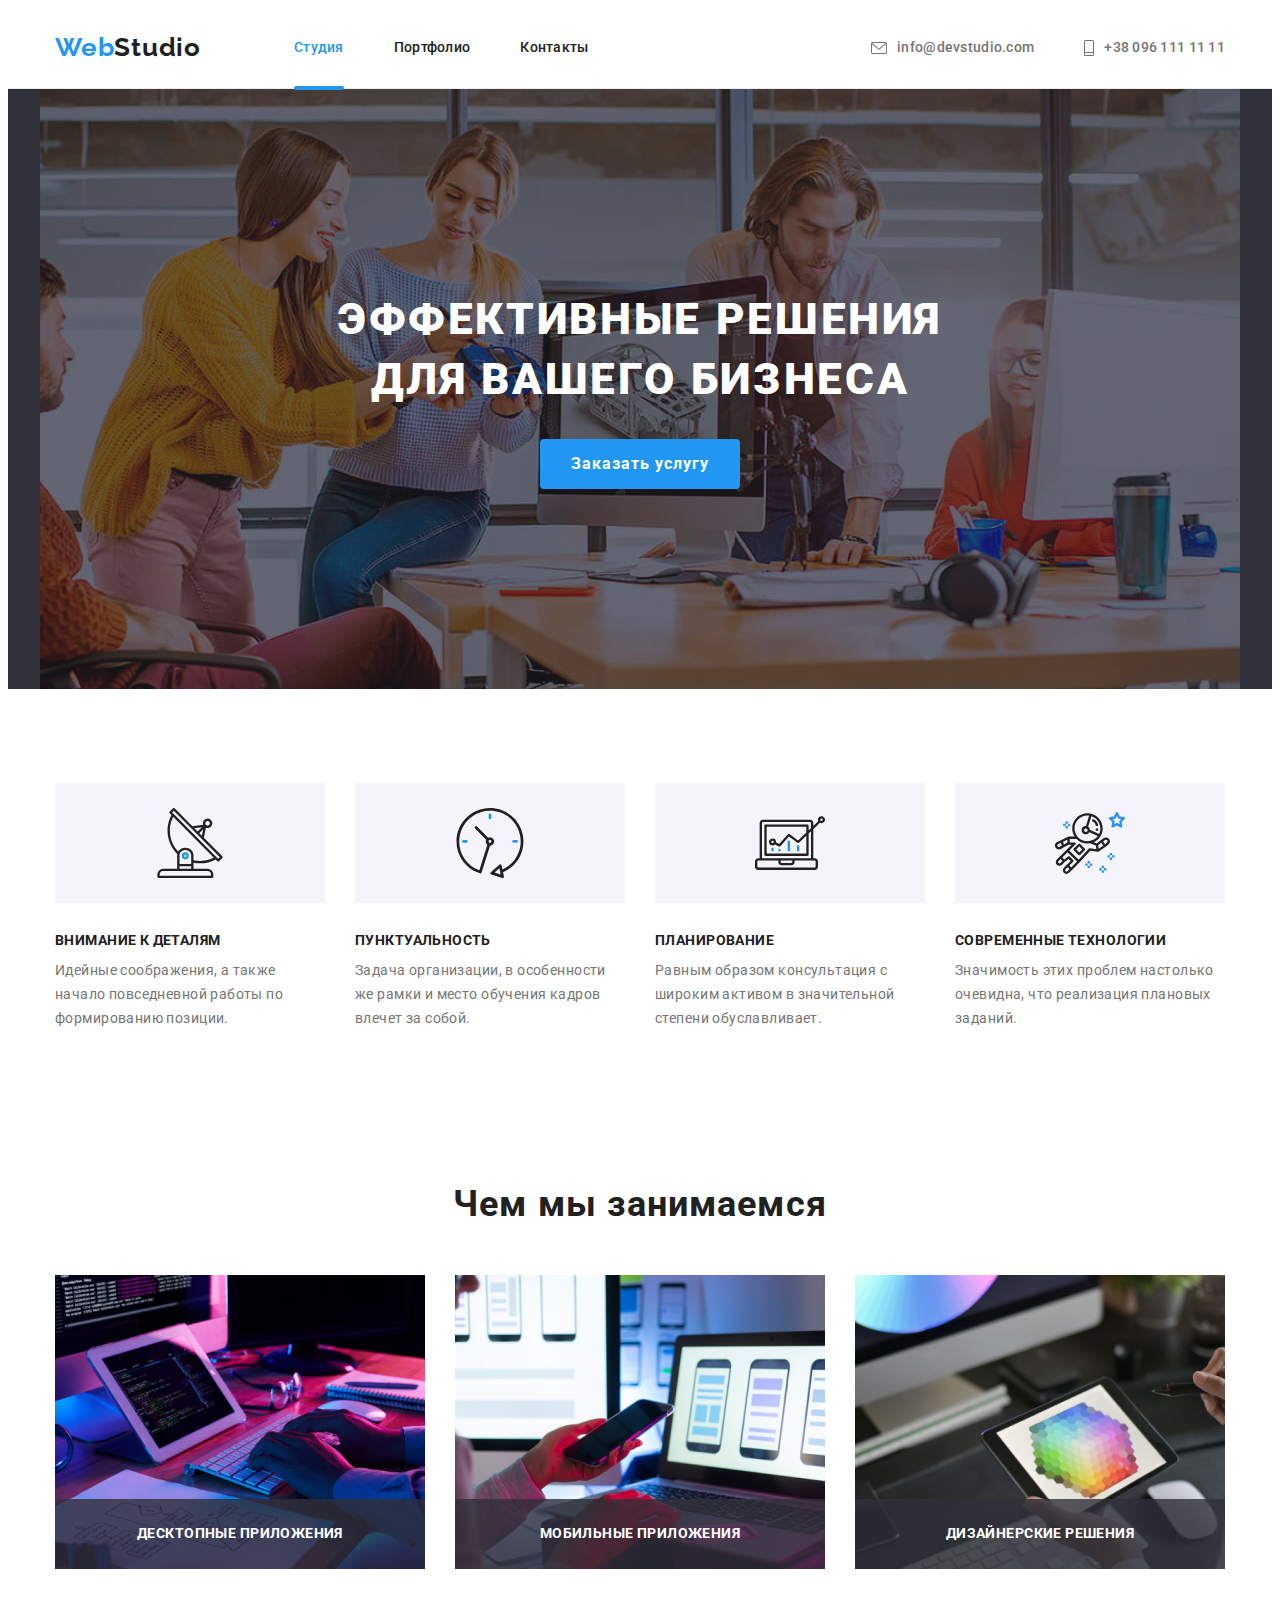
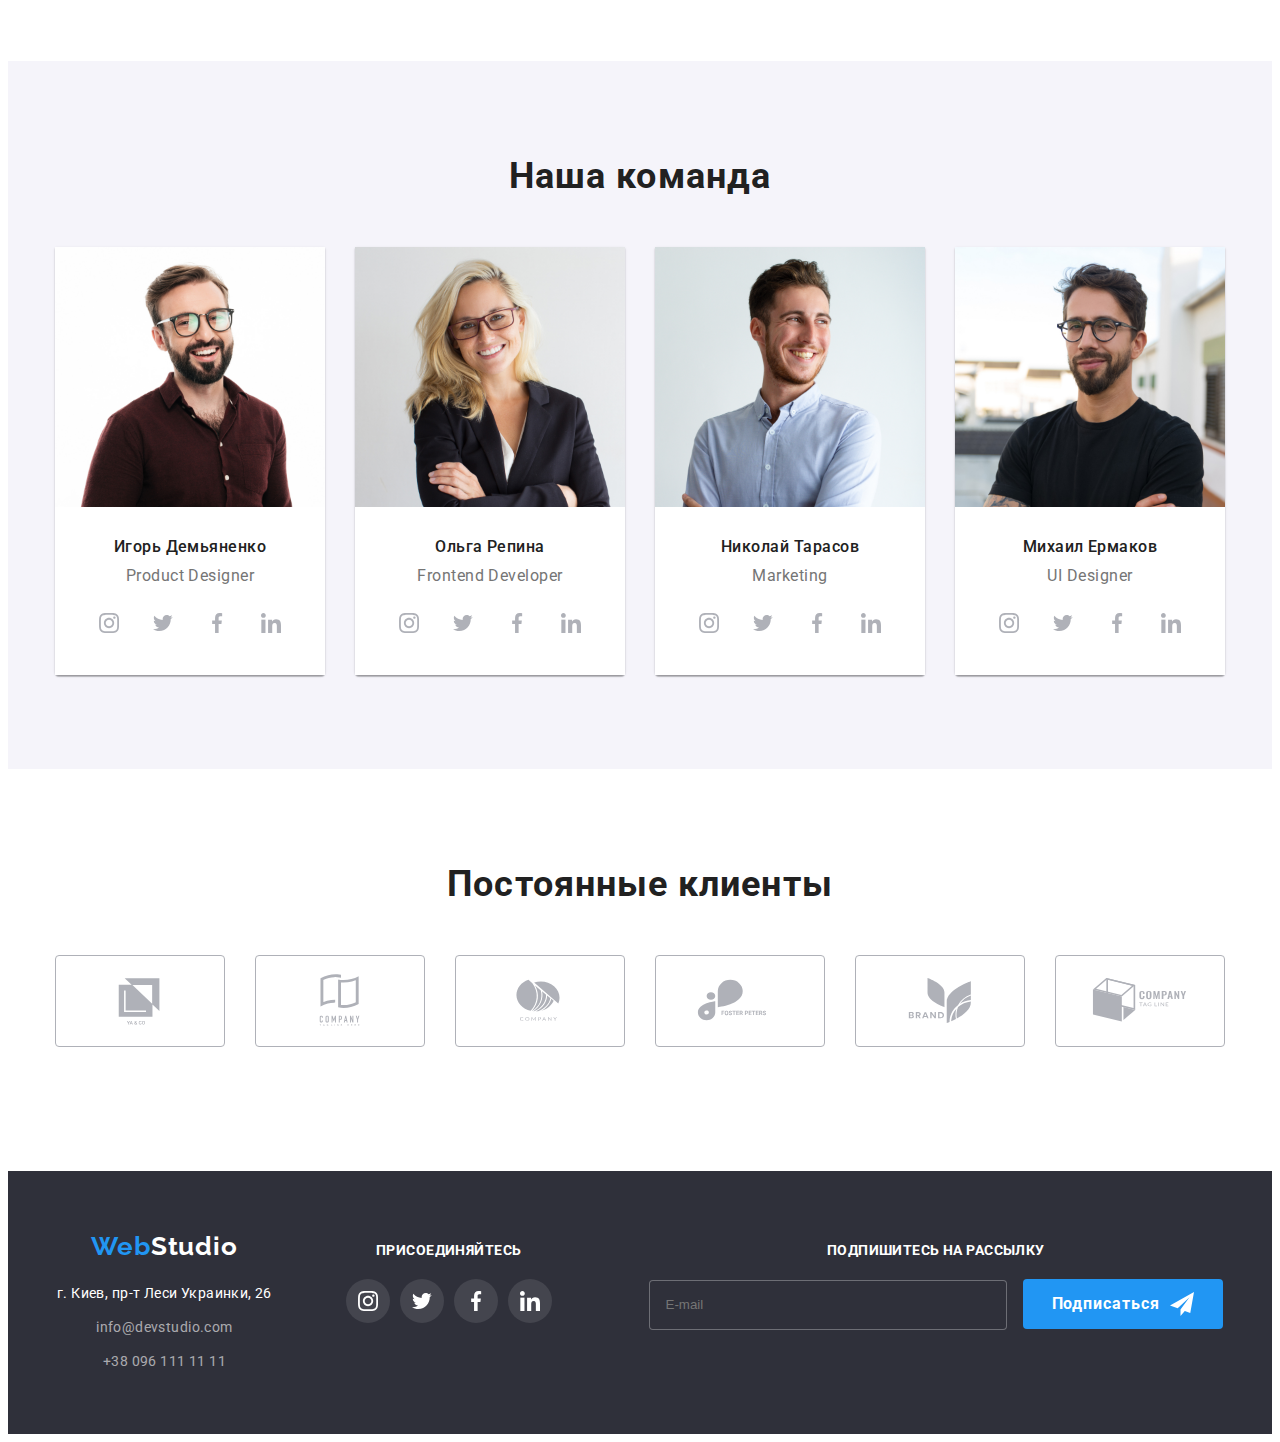
==== commit f26d3e44: "add hero background" ====
--- a/index.html
+++ b/index.html
@@ -121,7 +121,7 @@
 
       <!-------------Modal------------>
 
-           <div class="backdrop is-hidden" data-modal>
+          <div class="backdrop is-hidden" data-modal>
             <div class="modal">
               <button class="button-modal" type="button" data-modal-close>
                 <svg class="icon-close" width="11" height="11">
@@ -173,7 +173,7 @@
               </form>
             </div>
           </div>
- 
+
 
       <!-----------Герой---------->
       
@@ -183,11 +183,11 @@
           <button class="button" type="button" data-modal-open>Заказать услугу</button>
         </div>
       </section>
-       
+  
     
       <!--------Приоритеты-------->
 
-       <section class="section ">
+      <section class="section ">
         <div class="container">
           <ul class="list section-container">
             <li class="item icon-antenna">
@@ -214,11 +214,11 @@
         </div>
       </section>
 
-     
+
 
       <!----------Чем мы занимаемся------->
 
-       <section class="section-box works">
+      <section class="section-box works">
         <div class="container">
           <h2 class="section-work">Чем мы занимаемся</h2>
             <ul class="about-list list">
@@ -246,7 +246,7 @@
 
       <!--Наша команда-->
       
-       <section class="command">
+      <section class="command">
         <div class="container">
           <h2 class="command-title">Наша команда</h2>
 
@@ -414,7 +414,7 @@
 
     <!-- Постоянные клиенты -->
 
-     <section class="clients">
+      <section class="clients">
         <div class="container">
           <h2 class="title-clients">Постоянные клиенты</h2>
           <ul class="logo-clients">
@@ -468,7 +468,7 @@
 
     <!--Футер-->
 
-     <footer class="page-footer">
+    <footer class="page-footer">
       <div class="container footer-container">
         <div class="footer-left">
           <a href="index.html" class="logo-footer"><span lang="en" class="web">Web</span><span class="studio-footer">Studio</span></a>
@@ -532,7 +532,7 @@
 <!--------- Footer right two ------->
 
 
-         <div class="footer-right-two">
+        <div class="footer-right-two">
           <form class="footer-form">
             <label class="right-two-label" for="email">ПОДПИШИТЕСЬ НА РАССЫЛКУ</label>
             <input  class="footer-input" type="email" name="email" id="email" placeholder="E-mail"/>
--- a/css/main.min.css
+++ b/css/main.min.css
@@ -1,2 +1,2 @@
-:root{--primary-text-color: #212121;--title-text-color: #757575;--accent-color: #2196f3;--primary-white-color: #ffffff;--primery-bg-color: #e5e5e5;--secondary-bg-color: #2f303a;--fourth-bg-color: #f5f4fa;--nav-footer-color: rgba(255, 255, 255, 0.6)}.visually-hidden{position:absolute;white-space:nowrap;width:1px;height:1px;overflow:hidden;border:0;padding:0;clip:rect(0 0 0 0);clip-path:inset(50%);margin:-1px}html{box-sizing:border-box}body{font-family:"Roboto", "Verdana", sans-serif;background-color:var(--primary-white-color);color:var(--primary-text-color);font-family:Roboto, sans-serif}p,h1,h2,h3,h4,h5,h6{margin:0}ul{margin:0;padding:0}img{display:block}button{cursor:pointer;border:none}*,*::before,*::after{box-sizing:border-box}.list{padding:0;margin:0;list-style:none}.link{text-decoration:none}.container{width:100%;padding-left:15px;padding-right:15px;margin:0 auto 0 auto}@media screen and (min-width: 480px){.container{width:480px}}@media screen and (min-width: 768px){.container{width:768px}}@media screen and (min-width: 1200px){.container{width:1200px}}.backdrop{position:fixed;z-index:2;top:0;left:0;width:100vw;height:100vh;background:rgba(0,0,0,0.2);transition:opacity 500ms linear, visibility 500ms linear}.backdrop.is-hidden{opacity:0;pointer-events:none}.backdrop.is-hidden .modal{transform:translate(-50%, 0%) scale(0.5)}.modal{position:absolute;top:50%;left:50%;padding:40px;min-width:450px;min-height:609px;background-color:var(--primary-white-color);box-shadow:0px 1px 1px rgba(0,0,0,0.12),0px 4px 4px rgba(0,0,0,0.06),1px 4px 6px rgba(0,0,0,0.16);border-radius:4px;transform:translate(-50%, -50%) scale(1);transition:transform 3s cubic-bezier(0.4, 0, 0.2, 1)}@media screen and (min-width: 1200px){.modal{min-width:528px;min-height:581px}}.button-modal{position:absolute;display:flex;justify-content:center;align-items:center;top:8px;right:8px;width:30px;height:30px;outline:none;cursor:pointer;border-radius:50%;border:1px solid rgba(0,0,0,0.1);background-color:var(--primary-white-color);color:#000000;transition:color 250ms cubic-bezier(0.4, 0, 0.2, 1)}.button-modal:hover,.button-modal:focus{color:var(--accent-color)}.icon-close{fill:currentColor}.modal-form{display:flex;flex-direction:column}.modal-form-head{margin-bottom:12px;font-weight:700;font-size:20px;line-height:1.15;text-align:center;letter-spacing:0.03em;color:var(--primary-text-color)}.modal-form-field{margin-bottom:20px;font-weight:400;font-size:12px;line-height:1.16;letter-spacing:0.01em;color:var(--title-text-color)}.modal-form-wrapper{position:relative;display:block;margin-top:4px}.modal-form-input{width:100%;height:40px;padding-left:30px;border:1px solid rgba(33,33,33,0.2);border-radius:4px;transition:border-color 250ms cubic-bezier(0.4, 0, 0.2, 1)}.modal-form-input:focus{outline:none;border-color:var(--accent-color)}.modal-form-input:focus+.modal-form-icon{fill:var(--accent-color)}.modal-form-icon{display:block;width:18px;height:18px;position:absolute;top:50%;left:12px;transform:translateY(-50%);fill:var(--primary-text-color);transition:fill 250ms cubic-bezier(0.4, 0, 0.2, 1)}.modal-form-message{width:100%;height:120px;margin-top:4px;padding:12px 16px;border:1px solid rgba(33,33,33,0.2);border-radius:4px;resize:none;transition:border-color 250ms cubic-bezier(0.4, 0, 0.2, 1)}.modal-form-message::placeholder{font-family:Roboto;font-weight:400;font-size:14px;line-height:1, 14;letter-spacing:0.01em;color:rgba(117,117,117,0.5)}.modal-form-message:focus{outline:none;border-color:var(--accent-color)}.modal-form-checkbox-label{display:flex;align-items:center;justify-content:center;margin-bottom:30px;font-weight:400;font-size:12px;line-height:1.16;letter-spacing:0.03em;color:var(--title-text-color)}.modal-form-checkbox-label::before{display:block;content:"";width:18px;height:17px;margin-right:9px;border:1px solid var(--primary-text-color);cursor:pointer}@media screen and (min-width: 1200px){.modal-form-checkbox-label{font-size:14px;line-height:1.71}}.modal-form-checkbox:checked+.modal-form-checkbox-label::before{background-color:var(--accent-color);background-image:url(../images/check.svg);background-repeat:no-repeat;background-position:50% 50%}.modal-form-checkbox:focus+.modal-form-checkbox-label::before{outline:2px solid var(--accent-color)}.link-policy{color:var(--accent-color)}.modal-form-button{align-self:center;min-width:200px;height:50px;font-family:Roboto;font-weight:700;font-size:16px;line-height:1.87;text-align:center;letter-spacing:0.06em;color:var(--primary-white-color);background-color:var(--accent-color);box-shadow:0px 4px 4px rgba(0,0,0,0.15);border-radius:4px;transition:background-color 250ms cubic-bezier(0.4, 0, 0.2, 1)}.logo{padding-top:16px;padding-bottom:16px;font-family:"Raleway", sans-serif;font-weight:700;font-size:26px;line-height:1.19;text-decoration:none;letter-spacing:0.03em;transition:color 250ms linear}@media screen and (min-width: 768px){.logo{padding-top:26px;padding-bottom:26px}}@media screen and (min-width: 1200px){.logo{padding-top:24px;padding-bottom:25px}}.logo:hover{color:var(--accent-color)}.web{color:var(--accent-color)}.studio{color:var(--primary-text-color)}.header{border-bottom:1px solid #ececec}.header-nav{display:flex;align-items:center}.header-container{display:flex}.site-nav{display:none}@media screen and (min-width: 768px){.site-nav{display:flex;margin-left:88px;color:var(--primary-text-color);font-weight:500;font-size:14px;line-height:1.14;letter-spacing:0.02em;transition:color 250ms linear}}@media screen and (min-width: 1200px){.site-nav{display:flex;margin-left:93px;color:var(--primary-text-color);font-weight:500;font-size:14px;line-height:1.14;letter-spacing:0.02em;transition:color 250ms linear}}.site-nav__item:not(:last-child){margin-right:50px}.site-nav__link.current,.site-nav__link.current:focus{color:var(--accent-color)}.site-nav__link{display:flex;align-items:center;text-decoration:none;color:inherit;position:relative;transition:color 250ms cubic-bezier(0.4, 0, 0.2, 1)}.site-nav__link:hover,.site-nav__link:focus{color:var(--accent-color)}.site-nav__link.current:after{content:" ";background-color:var(--accent-color);width:100%;position:absolute;height:4px;border-radius:2px;display:block;top:46px}.header-contacts{display:none}@media screen and (min-width: 768px) and (max-width: 1200px){.header-contacts{display:flex;flex-direction:column;padding-top:21px;padding-bottom:21px;margin-left:auto;list-style:none;font-weight:500;letter-spacing:0.02em;line-height:1.14;font-size:14px}.header-contacts .link:hover,.header-contacts.link:focus{color:var(--accent-color)}}@media screen and (min-width: 1200px){.header-contacts{display:flex;align-items:center;padding-top:32px;padding-bottom:32px;padding-left:0;margin-top:0;margin-bottom:0;margin-left:auto;list-style:none;font-weight:500;letter-spacing:0.02em;line-height:1.14;font-size:14px}.header-contacts .link:hover,.header-contacts.link:focus{color:var(--accent-color)}}.header-contacts__link{display:flex;color:var(--title-text-color);align-items:center;text-decoration:none;color:inherit;position:relative;transition:color 250ms cubic-bezier(0.4, 0, 0.2, 1)}.header-contacts__link:hover,.header-contacts__link:focus{color:var(--accent-color)}.header-contacts__link:hover .header-contacts__icon-mail,.header-contacts__link:focus .header-contacts__icon-mail{fill:var(--accent-color)}.header-contacts__link:hover .header-contacts__icon-tel,.header-contacts__link:focus .header-contacts__icon-tel{fill:var(--accent-color)}.header-contacts__item{color:var(--title-text-color)}@media screen and (max-width: 1200px){.header-contacts__item:not(:last-child){margin-bottom:10px}}@media screen and (min-width: 1200px){.header-contacts__item:not(:last-child){margin-right:50px}}.header-contacts__icon-mail{fill:var(--title-text-color);margin-right:10px;width:16px;height:12px;transition:fill 250ms cubic-bezier(0.4, 0, 0.2, 1)}.header-contacts__icon-tel{fill:var(--title-text-color);margin-right:10px;width:10px;height:16px;transition:fill 250ms cubic-bezier(0.4, 0, 0.2, 1)}.open-btn{display:flex;align-items:center;justify-content:center;background-color:transparent;cursor:pointer;width:40px;height:40px;padding:0;border:none;margin-left:auto;margin-top:10px;margin-right:15px}.open-btn:hover,.open-btn:focus{color:var(--accent-color)}@media screen and (min-width: 768px){.open-btn{display:none}}@media screen and (min-width: 1200px){.open-btn{display:none}}.close-btn{display:flex;align-items:center;justify-content:center;background-color:transparent;cursor:pointer;width:40px;height:40px;padding:0;border:none;margin-left:auto;right:0;margin-top:10px}.close-btn:hover,.close-btn:focus{color:var(--accent-color)}@media screen and (min-width: 768px){.close-btn{display:none}}@media screen and (min-width: 1200px){.close-btn{display:none}}.mob-menu{position:fixed;z-index:100;top:0;left:0;width:100vw;height:100vh;background-color:var(--primary-white-color);opacity:0;visibility:hidden;pointer-events:none;transition:opacity 250ms linear, visibility 250ms linear}.mob-menu .container{position:relative;padding-left:40px;padding-right:40px;height:100%;display:flex;flex-direction:column;min-height:450px}.mob-menu-bottom{margin-top:auto}.mob-menu.is-open{opacity:1;visibility:visible;pointer-events:all}.mob-menu-item:not(:last-child){margin-bottom:36px}.mob-menu-link{font-weight:500;font-size:40px;line-height:1.17;letter-spacing:0.02em;text-decoration:none;color:var(--primary-text-color)}.mob-menu-link:hover,.mob-menu-link:focus{color:var(--accent-color)}.mob-contacts-list{margin-bottom:64px}.mob-contacts-item:not(:last-child){margin-bottom:32px}.mob-contacts-link{font-weight:500;font-size:24px;line-height:1.16;letter-spacing:0.02em;text-decoration:none;color:var(--title-text-color)}.mob-contacts-link-big{font-weight:500;font-size:34px;line-height:1.17;letter-spacing:0.02em;color:var(--accent-color)}.mob-social-list{display:flex;flex-wrap:wrap;margin-bottom:48px}.mob-social-link{font-weight:500;font-size:18px;line-height:1.22;letter-spacing:0.02em;color:var(--accent-color);text-decoration:none}.mob-social-item:not(:last-child){padding-right:10px;border-right:1px solid rgba(33,33,33,0.2);margin-right:10px}.mob-menu-bottom{margin-top:auto}.hero{padding-top:118px;padding-bottom:118px}@media screen and (min-width: 1200px){.hero{padding-top:200px;padding-bottom:200px}}.section-hero{background-color:var(--secondary-bg-color);text-align:center}.hero-title{color:var(--primary-white-color);font-weight:900;letter-spacing:0.06em;font-size:26px;line-height:1.62;margin-bottom:30px}@media screen and (min-width: 480px){.hero-title{margin:0 auto;width:360px}}@media screen and (min-width: 1200px){.hero-title{width:696px;height:120px;font-size:44px;line-height:1.37;margin-left:auto;margin-right:auto}}.overlay{max-width:1600px;margin-left:auto;margin-right:auto;background-image:linear-gradient(rgba(47,48,58,0.4), rgba(47,48,58,0.4)),url(../images/hero.jpg);background-repeat:no-repeat;background-size:cover;background-position:center}.button{color:var(--primary-white-color);background-color:var(--accent-color);font-weight:700;font-size:16px;line-height:1.87;letter-spacing:0.06em;font-family:inherit;display:block;margin:0 auto;min-width:200px;height:50px;margin-top:30px;border-radius:4px;transition:background-color 250ms cubic-bezier(0.4, 0, 0.2, 1)}.button:hover,.button:focus{background-color:var(--accent-color)}.section{background-color:var(--primary-white-color);padding-top:60px;padding-bottom:60px}@media screen and (min-width: 1200px){.section{padding-top:94px}}.section-container{margin-bottom:-30px}@media screen and (min-width: 768px){.section-container{display:flex;flex-wrap:wrap;margin-left:-30px}}.item{margin-bottom:30px}@media screen and (min-width: 768px){.item{flex-basis:calc(100% / 2 - 30px);margin-left:30px}}@media screen and (min-width: 1200px){.item{flex-basis:calc(100% / 4 - 30px)}}.item::before{content:"";display:block;height:120px;background-repeat:no-repeat;background-position:center;background-color:#f5f4fa;margin-bottom:30px}.icon-antenna::before{background-image:url(../images/antenna.svg)}.icon-clock::before{background-image:url(../images/clock.svg)}.icon-diagram::before{background-image:url(../images/diagram.svg)}.icon-astronaut::before{background-image:url(../images/astronaut.svg)}.section-title{color:var(--primary-text-color);font-family:Roboto;font-weight:700;text-align:center;font-size:14px;line-height:1.14;letter-spacing:0.03em;margin-bottom:10px}@media screen and (min-width: 768px){.section-title{text-align:left}}.section-text{color:var(--title-text-color);font-size:14px;line-height:1.71;letter-spacing:0.03em;width:100%}.works{display:none}@media screen and (min-width: 1200px){.works{display:block}}.section-box{background-color:var(--primary-white-color);padding-top:92px;padding-bottom:92px}.section-work{background-color:var(--primary-white-color);font-weight:700;font-size:36px;line-height:42px;text-align:center;letter-spacing:0.03em;margin-bottom:50px}.about-list{display:flex;flex-wrap:wrap;margin-left:-30px;margin-bottom:-30px}.about-item{flex-basis:calc((100% - 3 * 30px) / 3);margin-left:30px;margin-bottom:30px}.work-thumb{position:relative}.work-thumb::after{display:inline-block;position:absolute;content:"";width:100%;height:70px;background:rgba(47,48,58,0.8);bottom:0%}.thumb-text{display:flex;position:absolute;justify-content:center;align-items:center;bottom:0px;width:100%;height:70px;font-weight:700;font-size:14px;line-height:1.14px;text-align:center;letter-spacing:0.03em;text-transform:uppercase;z-index:1;color:var(--primary-white-color)}.command{background-color:var(--fourth-bg-color);padding-top:60px;padding-bottom:60px}@media screen and (min-width: 1200px){.command{padding-top:94px;padding-bottom:94px}}.command-title{margin-bottom:30px;color:var(--primary-text-color);font-weight:700;font-size:28px;line-height:1.17;letter-spacing:0.03em;text-align:center}@media screen and (min-width: 1200px){.command-title{font-size:36px;margin-bottom:50px}}.command-list{margin-bottom:-30px;display:flex;flex-wrap:wrap;margin-left:-30px;align-items:center;justify-content:center}@media screen and (min-width: 768px){.command-list{display:flex;flex-wrap:wrap;margin-left:-30px;align-items:center;justify-content:center}}.command-item{width:270px;margin-left:30px;margin-bottom:30px;box-shadow:0px 1px 3px rgba(0,0,0,0.12),0px 1px 1px rgba(0,0,0,0.14),0px 2px 1px rgba(0,0,0,0.2);border-radius:0px 0px 4px 4px}@media screen and (min-width: 768px){.command-item{margin-left:30px}}@media screen and (min-width: 1200px){.command-item{flex-basis:calc(100% / 4 - 30px)}}.command-subject{color:var(--primary-text-color);font-weight:500;font-size:16px;line-height:1.19;letter-spacing:0.03em;margin-bottom:10px;text-align:center}.command-item-description{background-color:var(--primary-white-color);padding-top:30px;padding-bottom:30px}.command-text{color:var(--title-text-color);font-size:16px;line-height:1.19;letter-spacing:0.03em;text-align:center;padding-bottom:16px}.social-list{display:flex;justify-content:center;padding:0;list-style:none}.social-item{width:44px;height:44px;border-radius:50%}.social-item:not(:last-child){margin-right:10px}.social-icon{fill:#afb1b8;transition:fill 250ms cubic-bezier(0.4, 0, 0.2, 1)}.social-link{width:100%;height:100%;border-radius:50%;display:flex;align-items:center;justify-content:center;transition:background-color 250ms cubic-bezier(0.4, 0, 0.2, 1)}.social-link:hover,.social-link:focus{background-color:var(--accent-color)}.social-link:hover .social-icon,.social-link:focus .social-icon{fill:var(--primary-white-color)}.clients{background-color:var(--primary-white-color);padding-top:60px;padding-bottom:60px}@media screen and (min-width: 1200px){.clients{padding-top:94px;padding-bottom:94px}}.title-clients{color:var(--primary-text-color);font-size:28px;line-height:1.17;letter-spacing:0.03em;text-align:center;margin-bottom:30px}@media screen and (min-width: 1200px){.title-clients{font-size:36px;margin-bottom:50px}}.logo-clients{display:flex;flex-wrap:wrap;list-style:none;justify-content:center;margin-bottom:-30px;margin-left:-30px}@media screen and (min-width: 1200px){.logo-clients{padding:0px;margin:0;margin-left:-30px}}.clients-item{flex-wrap:wrap;flex-basis:calc(100% / 2 - 30px);height:92px;margin-left:30px;margin-bottom:30px}@media screen and (min-width: 768px){.clients-item{flex-basis:calc(100% / 3 - 30px);flex-wrap:wrap}}@media screen and (min-width: 1200px){.clients-item{flex-basis:calc(100% / 6 - 30px)}}.clients-link{display:flex;align-items:center;justify-content:center;border:1px solid #afb1b8;border-radius:4px;width:100%;height:92px;transition:border-color 250ms cubic-bezier(0.4, 0, 0.2, 1),fill 250ms cubic-bezier(0.4, 0, 0.2, 1)}@media screen and (min-width: 768px){.clients-link{width:226px}}@media screen and (min-width: 1200px){.clients-link{width:170px}}.clients-link:hover,.clients-link:focus{border-color:var(--accent-color)}.clients-link:hover .logo-company,.clients-link:focus .logo-company{fill:var(--accent-color)}.logo-company{fill:#afb1b8;justify-content:center;align-items:center;transition:fill 250ms cubic-bezier(0.4, 0, 0.2, 1)}.footer-container{text-align:center;align-items:baseline}@media screen and (min-width: 768px){.footer-container{display:flex;flex-wrap:wrap;justify-content:space-around;flex-direction:row}}@media screen and (min-width: 1200px){.footer-container{display:flex}}.page-footer{color:var(--primary-white-color);background-color:var(--secondary-bg-color);padding-top:60px;padding-bottom:60px}.logo-footer{font-family:"Raleway", sans-serif;font-weight:700;font-size:26px;line-height:1.19;text-decoration:none;letter-spacing:0.03em;margin-bottom:20px;display:block}.web{color:var(--accent-color)}.studio-footer{color:var(--primary-white-color)}.page-footer .logo:hover{color:var(--accent-color)}.nav-footer .link{color:var(--nav-footer-color);font-style:normal;font-size:14px;line-height:1.71;letter-spacing:0.03em;transition:color 250ms cubic-bezier(0.4, 0, 0.2, 1)}.nav-footer .address{color:var(--primary-white-color);font-size:14px;line-height:1.71;letter-spacing:0.03em}.nav-footer .link:hover,.nav-footer .link:focus{color:var(--accent-color)}.about-address{margin-bottom:10px;display:block}.about-mail{margin-bottom:10px;display:block}.about-tel{display:block}.footer-right{width:206px;height:80px}@media screen and (max-width: 768px){.footer-right{margin:60px auto 60px auto}}@media screen and (min-width: 1200px){.footer-right{margin-left:70px}}.footer-right-list{list-style:none;display:flex}.footer-right-title{margin-top:0;margin-bottom:20px;font-family:"Roboto";font-weight:700;font-size:14px;line-height:1.14;letter-spacing:0.03em;text-transform:uppercase;color:var(--white)}.footer-right-item{border-radius:50%;display:flex;justify-content:center;align-items:center;width:44px;height:44px;background-color:rgba(255,255,255,0.1);fill:var(--primary-white-color)}.footer-right-item:not(:last-child){margin-right:10px}.footer-right-link{fill:var(--primary-white-color);display:flex;justify-content:center;align-items:center;width:44px;height:44px;border-radius:50%;transition:background-color 250ms cubic-bezier(0.4, 0, 0.2, 1)}.footer-right-link:hover,.footer-right-link:focus{background-color:var(--accent-color)}.footer-right-two{flex-direction:column;align-content:center}@media screen and (max-width: 1200px){.footer-right-two{padding-top:60px}}@media screen and (min-width: 1200px){.footer-right-two{margin-left:93px}}.right-two-label{display:flex;flex-direction:column;padding:0;margin-bottom:20px;font-family:"Roboto";font-weight:700;font-size:14px;line-height:1.14;letter-spacing:0.03em;text-transform:uppercase;color:var(--white)}.footer-input{width:358px;height:50px;padding-left:16px;color:var(--primary-white-color);background-color:var(--secondary-bg-color);border:1px solid rgba(255,255,255,0.3);box-sizing:border-box;border-radius:4px;margin-bottom:20px}.footer-button{display:inline-flex;justify-content:center;align-items:center;margin-left:12px;padding:10px 29px;color:var(--primary-white-color);background-color:var(--accent-color);font-weight:700;font-size:16px;line-height:1.87;letter-spacing:0.06em;font-family:inherit;min-width:200px;height:50px;background-color:var(--accent-color);border-radius:4px;transition:background-color 250ms cubic-bezier(0.4, 0, 0.2, 1)}.footer-button:hover,.footer-button:focus{background-color:var(--accent-color)}.button-footer-icon{margin-left:10px;width:24px;height:24px;fill:var(--primary-white-color)}.section-info{background-color:var(--primary-white-color);padding-top:60px;padding-bottom:60px}@media screen and (min-width: 768px){.section-info{padding-top:60px;padding-bottom:60px}}@media screen and (min-width: 1200px){.section-info{padding-top:94px;padding-bottom:94px}}.button-link{color:var(--primary-text-color);background-color:var(--fourth-bg-color);font-family:inherit;cursor:pointer;font-weight:500;font-size:16px;line-height:1.62;letter-spacing:0.03em;border-radius:4px;padding:6px 22px 6px 22px;transition:box-shadow 250ms cubic-bezier(0.4, 0, 0.2, 1),color 250ms cubic-bezier(0.4, 0, 0.2, 1),background-color 250ms cubic-bezier(0.4, 0, 0.2, 1)}.button-link:hover,.button-link:focus{color:var(--primary-white-color);background-color:var(--accent-color);box-shadow:0px 3px 1px rgba(0,0,0,0.1),0px 1px 2px rgba(0,0,0,0.08),0px 2px 2px rgba(0,0,0,0.12)}.btn-info{display:flex;flex-wrap:wrap;margin-bottom:40px}@media screen and (min-width: 768px){.btn-info{margin-bottom:30px;justify-content:center}}@media screen and (min-width: 1200px){.btn-info{display:flex;margin-bottom:50px;justify-content:center}}.btn-item:not(:last-child){margin-right:8px}@media screen and (max-width: 768px){.btn-item:not(:last-child){margin-right:8px;margin-bottom:15px}}.projects{display:flex;flex-wrap:wrap}.projects-item{width:370px;flex-basis:calc((100% - 3 * 30px) / 3);margin-right:30px;margin-bottom:30px}.projects-item:nth-child(3n){margin-right:0}.projects-item:nth-last-child(-n+3){margin-bottom:0}.projects-link{display:block;text-decoration:none;transition:box-shadow 250ms cubic-bezier(0.4, 0, 0.2, 1)}.projects-link:hover{box-shadow:0px 1px 1px rgba(0,0,0,0.12),0px 4px 4px rgba(0,0,0,0.06),1px 4px 6px rgba(0,0,0,0.16)}.projects-description{padding:20px 24px 20px 24px;border:1px solid #eeeeee;box-sizing:border-box}.projects-title{color:var(--primary-text-color);font-size:18px;line-height:2;letter-spacing:0.06em;margin-bottom:4px}.projects-text{color:var(--title-text-color);font-size:16px;line-height:1.87;letter-spacing:0.03em}.projects-item{cursor:pointer}.projects-overlay{position:relative;overflow:hidden}.projects-picture-text{position:absolute;opacity:1;display:flex;top:0;left:0;color:var(--primary-white-color);font-size:18px;line-height:1.56;letter-spacing:0.03em;background-color:var(--accent-color);padding:63px 24px;height:100%;width:100%;transform:translateY(100%);transition:transform 250ms cubic-bezier(0.4, 0, 0.2, 1)}.projects-item:hover .projects-picture-text{transform:translateY(0)}
+:root{--primary-text-color: #212121;--title-text-color: #757575;--accent-color: #2196f3;--primary-white-color: #ffffff;--primery-bg-color: #e5e5e5;--secondary-bg-color: #2f303a;--fourth-bg-color: #f5f4fa;--nav-footer-color: rgba(255, 255, 255, 0.6)}.visually-hidden{position:absolute;white-space:nowrap;width:1px;height:1px;overflow:hidden;border:0;padding:0;clip:rect(0 0 0 0);clip-path:inset(50%);margin:-1px}html{box-sizing:border-box}body{font-family:"Roboto", "Verdana", sans-serif;background-color:var(--primary-white-color);color:var(--primary-text-color);font-family:Roboto, sans-serif}p,h1,h2,h3,h4,h5,h6{margin:0}ul{margin:0;padding:0}img{display:block;max-width:100%;height:auto}button{cursor:pointer;border:none}*,*::before,*::after{box-sizing:border-box}.list{padding:0;margin:0;list-style:none}.link{text-decoration:none}.container{width:100%;padding-left:15px;padding-right:15px;margin:0 auto 0 auto}@media screen and (min-width: 480px){.container{width:480px}}@media screen and (min-width: 768px){.container{width:768px}}@media screen and (min-width: 1200px){.container{width:1200px}}.backdrop{position:fixed;z-index:2;top:0;left:0;width:100vw;height:100vh;background:rgba(0,0,0,0.2);transition:opacity 500ms linear, visibility 500ms linear}.backdrop.is-hidden{opacity:0;pointer-events:none}.backdrop.is-hidden .modal{transform:translate(-50%, 0%) scale(0.5)}.modal{position:absolute;top:50%;left:50%;padding:40px;min-width:450px;min-height:609px;background-color:var(--primary-white-color);box-shadow:0px 1px 1px rgba(0,0,0,0.12),0px 4px 4px rgba(0,0,0,0.06),1px 4px 6px rgba(0,0,0,0.16);border-radius:4px;transform:translate(-50%, -50%) scale(1);transition:transform 3s cubic-bezier(0.4, 0, 0.2, 1)}@media screen and (min-width: 1200px){.modal{min-width:528px;min-height:581px}}.button-modal{position:absolute;display:flex;justify-content:center;align-items:center;top:8px;right:8px;width:30px;height:30px;outline:none;cursor:pointer;border-radius:50%;border:1px solid rgba(0,0,0,0.1);background-color:var(--primary-white-color);color:#000000;transition:color 250ms cubic-bezier(0.4, 0, 0.2, 1)}.button-modal:hover,.button-modal:focus{color:var(--accent-color)}.icon-close{fill:currentColor}.modal-form{display:flex;flex-direction:column}.modal-form-head{margin-bottom:12px;font-weight:700;font-size:20px;line-height:1.15;text-align:center;letter-spacing:0.03em;color:var(--primary-text-color)}.modal-form-field{margin-bottom:20px;font-weight:400;font-size:12px;line-height:1.16;letter-spacing:0.01em;color:var(--title-text-color)}.modal-form-wrapper{position:relative;display:block;margin-top:4px}.modal-form-input{width:100%;height:40px;padding-left:30px;border:1px solid rgba(33,33,33,0.2);border-radius:4px;transition:border-color 250ms cubic-bezier(0.4, 0, 0.2, 1)}.modal-form-input:focus{outline:none;border-color:var(--accent-color)}.modal-form-input:focus+.modal-form-icon{fill:var(--accent-color)}.modal-form-icon{display:block;width:18px;height:18px;position:absolute;top:50%;left:12px;transform:translateY(-50%);fill:var(--primary-text-color);transition:fill 250ms cubic-bezier(0.4, 0, 0.2, 1)}.modal-form-message{width:100%;height:120px;margin-top:4px;padding:12px 16px;border:1px solid rgba(33,33,33,0.2);border-radius:4px;resize:none;transition:border-color 250ms cubic-bezier(0.4, 0, 0.2, 1)}.modal-form-message::placeholder{font-family:Roboto;font-weight:400;font-size:14px;line-height:1, 14;letter-spacing:0.01em;color:rgba(117,117,117,0.5)}.modal-form-message:focus{outline:none;border-color:var(--accent-color)}.modal-form-checkbox-label{display:flex;align-items:center;justify-content:center;margin-bottom:30px;font-weight:400;font-size:12px;line-height:1.16;letter-spacing:0.03em;color:var(--title-text-color)}.modal-form-checkbox-label::before{display:block;content:"";width:18px;height:17px;margin-right:9px;border:1px solid var(--primary-text-color);cursor:pointer}@media screen and (min-width: 1200px){.modal-form-checkbox-label{font-size:14px;line-height:1.71}}.modal-form-checkbox:checked+.modal-form-checkbox-label::before{background-color:var(--accent-color);background-image:url(../images/check.svg);background-repeat:no-repeat;background-position:50% 50%}.modal-form-checkbox:focus+.modal-form-checkbox-label::before{outline:2px solid var(--accent-color)}.link-policy{color:var(--accent-color)}.modal-form-button{align-self:center;min-width:200px;height:50px;font-family:Roboto;font-weight:700;font-size:16px;line-height:1.87;text-align:center;letter-spacing:0.06em;color:var(--primary-white-color);background-color:var(--accent-color);box-shadow:0px 4px 4px rgba(0,0,0,0.15);border-radius:4px;transition:background-color 250ms cubic-bezier(0.4, 0, 0.2, 1)}.logo{padding-top:16px;padding-bottom:16px;font-family:"Raleway", sans-serif;font-weight:700;font-size:26px;line-height:1.19;text-decoration:none;letter-spacing:0.03em;transition:color 250ms linear}@media screen and (min-width: 768px){.logo{padding-top:26px;padding-bottom:26px}}@media screen and (min-width: 1200px){.logo{padding-top:24px;padding-bottom:25px}}.logo:hover{color:var(--accent-color)}.web{color:var(--accent-color)}.studio{color:var(--primary-text-color)}.header{border-bottom:1px solid #ececec}.header-nav{display:flex;align-items:center}.header-container{display:flex}.site-nav{display:none}@media screen and (min-width: 768px){.site-nav{display:flex;margin-left:88px;color:var(--primary-text-color);font-weight:500;font-size:14px;line-height:1.14;letter-spacing:0.02em;transition:color 250ms linear}}@media screen and (min-width: 1200px){.site-nav{display:flex;margin-left:93px;color:var(--primary-text-color);font-weight:500;font-size:14px;line-height:1.14;letter-spacing:0.02em;transition:color 250ms linear}}.site-nav__item:not(:last-child){margin-right:50px}.site-nav__link.current,.site-nav__link.current:focus{color:var(--accent-color)}.site-nav__link{display:flex;align-items:center;text-decoration:none;color:inherit;position:relative;transition:color 250ms cubic-bezier(0.4, 0, 0.2, 1)}.site-nav__link:hover,.site-nav__link:focus{color:var(--accent-color)}.site-nav__link.current:after{content:" ";background-color:var(--accent-color);width:100%;position:absolute;height:4px;border-radius:2px;display:block;top:46px}.header-contacts{display:none}@media screen and (min-width: 768px) and (max-width: 1200px){.header-contacts{display:flex;flex-direction:column;padding-top:21px;padding-bottom:21px;margin-left:auto;list-style:none;font-weight:500;letter-spacing:0.02em;line-height:1.14;font-size:14px}.header-contacts .link:hover,.header-contacts.link:focus{color:var(--accent-color)}}@media screen and (min-width: 1200px){.header-contacts{display:flex;align-items:center;padding-top:32px;padding-bottom:32px;padding-left:0;margin-top:0;margin-bottom:0;margin-left:auto;list-style:none;font-weight:500;letter-spacing:0.02em;line-height:1.14;font-size:14px}.header-contacts .link:hover,.header-contacts.link:focus{color:var(--accent-color)}}.header-contacts__link{display:flex;color:var(--title-text-color);align-items:center;text-decoration:none;color:inherit;position:relative;transition:color 250ms cubic-bezier(0.4, 0, 0.2, 1)}.header-contacts__link:hover,.header-contacts__link:focus{color:var(--accent-color)}.header-contacts__link:hover .header-contacts__icon-mail,.header-contacts__link:focus .header-contacts__icon-mail{fill:var(--accent-color)}.header-contacts__link:hover .header-contacts__icon-tel,.header-contacts__link:focus .header-contacts__icon-tel{fill:var(--accent-color)}.header-contacts__item{color:var(--title-text-color)}@media screen and (max-width: 1200px){.header-contacts__item:not(:last-child){margin-bottom:10px}}@media screen and (min-width: 1200px){.header-contacts__item:not(:last-child){margin-right:50px}}.header-contacts__icon-mail{fill:var(--title-text-color);margin-right:10px;width:16px;height:12px;transition:fill 250ms cubic-bezier(0.4, 0, 0.2, 1)}.header-contacts__icon-tel{fill:var(--title-text-color);margin-right:10px;width:10px;height:16px;transition:fill 250ms cubic-bezier(0.4, 0, 0.2, 1)}.open-btn{display:flex;align-items:center;justify-content:center;background-color:transparent;cursor:pointer;width:40px;height:40px;padding:0;border:none;margin-left:auto;margin-top:10px;margin-right:15px}.open-btn:hover,.open-btn:focus{color:var(--accent-color)}@media screen and (min-width: 768px){.open-btn{display:none}}@media screen and (min-width: 1200px){.open-btn{display:none}}.close-btn{display:flex;align-items:center;justify-content:center;background-color:transparent;cursor:pointer;width:40px;height:40px;padding:0;border:none;margin-left:auto;right:0;margin-top:10px}.close-btn:hover,.close-btn:focus{color:var(--accent-color)}@media screen and (min-width: 768px){.close-btn{display:none}}@media screen and (min-width: 1200px){.close-btn{display:none}}.mob-menu{position:fixed;z-index:100;top:0;left:0;width:100vw;height:100vh;background-color:var(--primary-white-color);opacity:0;visibility:hidden;pointer-events:none;transition:opacity 250ms linear, visibility 250ms linear}.mob-menu .container{position:relative;padding-left:40px;padding-right:40px;height:100%;display:flex;flex-direction:column;min-height:450px}.mob-menu-bottom{margin-top:auto}.mob-menu.is-open{opacity:1;visibility:visible;pointer-events:all}.mob-menu-item:not(:last-child){margin-bottom:36px}.mob-menu-link{font-weight:500;font-size:40px;line-height:1.17;letter-spacing:0.02em;text-decoration:none;color:var(--primary-text-color)}.mob-menu-link:hover,.mob-menu-link:focus{color:var(--accent-color)}.mob-contacts-list{margin-bottom:64px}.mob-contacts-item:not(:last-child){margin-bottom:32px}.mob-contacts-link{font-weight:500;font-size:24px;line-height:1.16;letter-spacing:0.02em;text-decoration:none;color:var(--title-text-color)}.mob-contacts-link-big{font-weight:500;font-size:34px;line-height:1.17;letter-spacing:0.02em;color:var(--accent-color)}.mob-social-list{display:flex;flex-wrap:wrap;margin-bottom:48px}.mob-social-link{font-weight:500;font-size:18px;line-height:1.22;letter-spacing:0.02em;color:var(--accent-color);text-decoration:none}.mob-social-item:not(:last-child){padding-right:10px;border-right:1px solid rgba(33,33,33,0.2);margin-right:10px}.mob-menu-bottom{margin-top:auto}.hero{padding-top:118px;padding-bottom:118px;margin-left:auto;margin-right:auto;background-image:linear-gradient(rgba(47,48,58,0.4), rgba(47,48,58,0.4)),url(../images/hero/hero.jpg);background-repeat:no-repeat;background-size:cover;background-position:center;max-width:480px;height:400px}@media (min-device-pixel-ratio: 2), (min-resolution: 192dpi), (min-resolution: 2dppx){.hero{background-image:linear-gradient(rgba(47,48,58,0.4), rgba(47,48,58,0.4)),url(../images/hero/hero2x.jpg)}}@media screen and (min-width: 768px){.hero{background-image:linear-gradient(rgba(47,48,58,0.4), rgba(47,48,58,0.4)),url(../images/hero/hero-tablet.jpg);max-width:768px}}@media screen and (min-width: 768px) and (min-device-pixel-ratio: 2), screen and (min-width: 768px) and (min-resolution: 192dpi), screen and (min-width: 768px) and (min-resolution: 2dppx){.hero{background-image:linear-gradient(rgba(47,48,58,0.4), rgba(47,48,58,0.4)),url(../images/hero/hero-tablet2x.jpg)}}@media screen and (min-width: 1200px){.hero{padding-top:200px;padding-bottom:200px;background-image:linear-gradient(rgba(47,48,58,0.4), rgba(47,48,58,0.4)),url(../images/hero/hero-desktop.jpg);max-width:1600px;height:600px}}@media screen and (min-width: 1200px) and (min-device-pixel-ratio: 2), screen and (min-width: 1200px) and (min-resolution: 192dpi), screen and (min-width: 1200px) and (min-resolution: 2dppx){.hero{background-image:linear-gradient(rgba(47,48,58,0.4), rgba(47,48,58,0.4)),url(../images/hero/hero-desktop2x.jpg)}}.section-hero{background-color:var(--secondary-bg-color);text-align:center}.hero-title{color:var(--primary-white-color);font-weight:900;letter-spacing:0.06em;font-size:26px;line-height:1.62;margin-bottom:30px}@media screen and (min-width: 480px){.hero-title{margin:0 auto;width:360px}}@media screen and (min-width: 1200px){.hero-title{width:696px;height:120px;font-size:44px;line-height:1.37;margin-left:auto;margin-right:auto}}.button{color:var(--primary-white-color);background-color:var(--accent-color);font-weight:700;font-size:16px;line-height:1.87;letter-spacing:0.06em;font-family:inherit;display:block;margin:0 auto;min-width:200px;height:50px;margin-top:30px;border-radius:4px;transition:background-color 250ms cubic-bezier(0.4, 0, 0.2, 1)}.button:hover,.button:focus{background-color:var(--accent-color)}.section{background-color:var(--primary-white-color);padding-top:60px;padding-bottom:60px}@media screen and (min-width: 1200px){.section{padding-top:94px}}.section-container{margin-bottom:-30px}@media screen and (min-width: 768px){.section-container{display:flex;flex-wrap:wrap;margin-left:-30px}}.item{margin-bottom:30px}@media screen and (min-width: 768px){.item{flex-basis:calc(100% / 2 - 30px);margin-left:30px}}@media screen and (min-width: 1200px){.item{flex-basis:calc(100% / 4 - 30px)}}.item::before{content:"";display:block;height:120px;background-repeat:no-repeat;background-position:center;background-color:#f5f4fa;margin-bottom:30px}.icon-antenna::before{background-image:url(../images/antenna.svg)}.icon-clock::before{background-image:url(../images/clock.svg)}.icon-diagram::before{background-image:url(../images/diagram.svg)}.icon-astronaut::before{background-image:url(../images/astronaut.svg)}.section-title{color:var(--primary-text-color);font-family:Roboto;font-weight:700;text-align:center;font-size:14px;line-height:1.14;letter-spacing:0.03em;margin-bottom:10px}@media screen and (min-width: 768px){.section-title{text-align:left}}.section-text{color:var(--title-text-color);font-size:14px;line-height:1.71;letter-spacing:0.03em;width:100%}.works{display:none}@media screen and (min-width: 1200px){.works{display:block}}.section-box{background-color:var(--primary-white-color);padding-top:92px;padding-bottom:92px}.section-work{background-color:var(--primary-white-color);font-weight:700;font-size:36px;line-height:42px;text-align:center;letter-spacing:0.03em;margin-bottom:50px}.about-list{display:flex;flex-wrap:wrap;margin-left:-30px;margin-bottom:-30px}.about-item{flex-basis:calc((100% - 3 * 30px) / 3);margin-left:30px;margin-bottom:30px}.work-thumb{position:relative}.work-thumb::after{display:inline-block;position:absolute;content:"";width:100%;height:70px;background:rgba(47,48,58,0.8);bottom:0%}.thumb-text{display:flex;position:absolute;justify-content:center;align-items:center;bottom:0px;width:100%;height:70px;font-weight:700;font-size:14px;line-height:1.14px;text-align:center;letter-spacing:0.03em;text-transform:uppercase;z-index:1;color:var(--primary-white-color)}.command{background-color:var(--fourth-bg-color);padding-top:60px;padding-bottom:60px}@media screen and (min-width: 1200px){.command{padding-top:94px;padding-bottom:94px}}.command-title{margin-bottom:30px;color:var(--primary-text-color);font-weight:700;font-size:28px;line-height:1.17;letter-spacing:0.03em;text-align:center}@media screen and (min-width: 1200px){.command-title{font-size:36px;margin-bottom:50px}}.command-list{margin-bottom:-30px;display:flex;flex-wrap:wrap;margin-left:-30px;align-items:center;justify-content:center}@media screen and (min-width: 768px){.command-list{display:flex;flex-wrap:wrap;margin-left:-30px;align-items:center;justify-content:center}}.command-item{width:270px;margin-left:30px;margin-bottom:30px;box-shadow:0px 1px 3px rgba(0,0,0,0.12),0px 1px 1px rgba(0,0,0,0.14),0px 2px 1px rgba(0,0,0,0.2);border-radius:0px 0px 4px 4px}@media screen and (min-width: 768px){.command-item{margin-left:30px}}@media screen and (min-width: 1200px){.command-item{flex-basis:calc(100% / 4 - 30px)}}.command-subject{color:var(--primary-text-color);font-weight:500;font-size:16px;line-height:1.19;letter-spacing:0.03em;margin-bottom:10px;text-align:center}.command-item-description{background-color:var(--primary-white-color);padding-top:30px;padding-bottom:30px}.command-text{color:var(--title-text-color);font-size:16px;line-height:1.19;letter-spacing:0.03em;text-align:center;padding-bottom:16px}.social-list{display:flex;justify-content:center;padding:0;list-style:none}.social-item{width:44px;height:44px;border-radius:50%}.social-item:not(:last-child){margin-right:10px}.social-icon{fill:#afb1b8;transition:fill 250ms cubic-bezier(0.4, 0, 0.2, 1)}.social-link{width:100%;height:100%;border-radius:50%;display:flex;align-items:center;justify-content:center;transition:background-color 250ms cubic-bezier(0.4, 0, 0.2, 1)}.social-link:hover,.social-link:focus{background-color:var(--accent-color)}.social-link:hover .social-icon,.social-link:focus .social-icon{fill:var(--primary-white-color)}.clients{background-color:var(--primary-white-color);padding-top:60px;padding-bottom:60px}@media screen and (min-width: 1200px){.clients{padding-top:94px;padding-bottom:94px}}.title-clients{color:var(--primary-text-color);font-size:28px;line-height:1.17;letter-spacing:0.03em;text-align:center;margin-bottom:30px}@media screen and (min-width: 1200px){.title-clients{font-size:36px;margin-bottom:50px}}.logo-clients{display:flex;flex-wrap:wrap;list-style:none;justify-content:center;margin-bottom:-30px;margin-left:-30px}@media screen and (min-width: 1200px){.logo-clients{padding:0px;margin:0;margin-left:-30px}}.clients-item{flex-wrap:wrap;flex-basis:calc(100% / 2 - 30px);height:92px;margin-left:30px;margin-bottom:30px}@media screen and (min-width: 768px){.clients-item{flex-basis:calc(100% / 3 - 30px);flex-wrap:wrap}}@media screen and (min-width: 1200px){.clients-item{flex-basis:calc(100% / 6 - 30px)}}.clients-link{display:flex;align-items:center;justify-content:center;border:1px solid #afb1b8;border-radius:4px;width:100%;height:92px;transition:border-color 250ms cubic-bezier(0.4, 0, 0.2, 1),fill 250ms cubic-bezier(0.4, 0, 0.2, 1)}@media screen and (min-width: 768px){.clients-link{width:226px}}@media screen and (min-width: 1200px){.clients-link{width:170px}}.clients-link:hover,.clients-link:focus{border-color:var(--accent-color)}.clients-link:hover .logo-company,.clients-link:focus .logo-company{fill:var(--accent-color)}.logo-company{fill:#afb1b8;justify-content:center;align-items:center;transition:fill 250ms cubic-bezier(0.4, 0, 0.2, 1)}.footer-container{text-align:center;align-items:baseline}@media screen and (min-width: 768px){.footer-container{display:flex;flex-wrap:wrap;justify-content:space-around;flex-direction:row}}@media screen and (min-width: 1200px){.footer-container{display:flex}}.page-footer{color:var(--primary-white-color);background-color:var(--secondary-bg-color);padding-top:60px;padding-bottom:60px}.logo-footer{font-family:"Raleway", sans-serif;font-weight:700;font-size:26px;line-height:1.19;text-decoration:none;letter-spacing:0.03em;margin-bottom:20px;display:block}.web{color:var(--accent-color)}.studio-footer{color:var(--primary-white-color)}.page-footer .logo:hover{color:var(--accent-color)}.nav-footer .link{color:var(--nav-footer-color);font-style:normal;font-size:14px;line-height:1.71;letter-spacing:0.03em;transition:color 250ms cubic-bezier(0.4, 0, 0.2, 1)}.nav-footer .address{color:var(--primary-white-color);font-size:14px;line-height:1.71;letter-spacing:0.03em}.nav-footer .link:hover,.nav-footer .link:focus{color:var(--accent-color)}.about-address{margin-bottom:10px;display:block}.about-mail{margin-bottom:10px;display:block}.about-tel{display:block}.footer-right{width:206px;height:80px}@media screen and (max-width: 768px){.footer-right{margin:60px auto 60px auto}}@media screen and (min-width: 1200px){.footer-right{margin-left:70px}}.footer-right-list{list-style:none;display:flex}.footer-right-title{margin-top:0;margin-bottom:20px;font-family:"Roboto";font-weight:700;font-size:14px;line-height:1.14;letter-spacing:0.03em;text-transform:uppercase;color:var(--white)}.footer-right-item{border-radius:50%;display:flex;justify-content:center;align-items:center;width:44px;height:44px;background-color:rgba(255,255,255,0.1);fill:var(--primary-white-color)}.footer-right-item:not(:last-child){margin-right:10px}.footer-right-link{fill:var(--primary-white-color);display:flex;justify-content:center;align-items:center;width:44px;height:44px;border-radius:50%;transition:background-color 250ms cubic-bezier(0.4, 0, 0.2, 1)}.footer-right-link:hover,.footer-right-link:focus{background-color:var(--accent-color)}.footer-right-two{flex-direction:column;align-content:center}@media screen and (max-width: 1200px){.footer-right-two{padding-top:60px}}@media screen and (min-width: 1200px){.footer-right-two{margin-left:93px}}.right-two-label{display:flex;flex-direction:column;padding:0;margin-bottom:20px;font-family:"Roboto";font-weight:700;font-size:14px;line-height:1.14;letter-spacing:0.03em;text-transform:uppercase;color:var(--white)}.footer-input{width:358px;height:50px;padding-left:16px;color:var(--primary-white-color);background-color:var(--secondary-bg-color);border:1px solid rgba(255,255,255,0.3);box-sizing:border-box;border-radius:4px;margin-bottom:20px}.footer-button{display:inline-flex;justify-content:center;align-items:center;margin-left:12px;padding:10px 29px;color:var(--primary-white-color);background-color:var(--accent-color);font-weight:700;font-size:16px;line-height:1.87;letter-spacing:0.06em;font-family:inherit;min-width:200px;height:50px;background-color:var(--accent-color);border-radius:4px;transition:background-color 250ms cubic-bezier(0.4, 0, 0.2, 1)}.footer-button:hover,.footer-button:focus{background-color:var(--accent-color)}.button-footer-icon{margin-left:10px;width:24px;height:24px;fill:var(--primary-white-color)}.section-info{background-color:var(--primary-white-color);padding-top:60px;padding-bottom:60px}@media screen and (min-width: 768px){.section-info{padding-top:60px;padding-bottom:60px}}@media screen and (min-width: 1200px){.section-info{padding-top:94px;padding-bottom:94px}}.button-link{color:var(--primary-text-color);background-color:var(--fourth-bg-color);font-family:inherit;cursor:pointer;font-weight:500;font-size:16px;line-height:1.62;letter-spacing:0.03em;border-radius:4px;padding:6px 22px 6px 22px;transition:box-shadow 250ms cubic-bezier(0.4, 0, 0.2, 1),color 250ms cubic-bezier(0.4, 0, 0.2, 1),background-color 250ms cubic-bezier(0.4, 0, 0.2, 1)}.button-link:hover,.button-link:focus{color:var(--primary-white-color);background-color:var(--accent-color);box-shadow:0px 3px 1px rgba(0,0,0,0.1),0px 1px 2px rgba(0,0,0,0.08),0px 2px 2px rgba(0,0,0,0.12)}.btn-info{display:flex;flex-wrap:wrap;margin-bottom:40px}@media screen and (min-width: 768px){.btn-info{margin-bottom:30px;justify-content:center}}@media screen and (min-width: 1200px){.btn-info{display:flex;margin-bottom:50px;justify-content:center}}.btn-item:not(:last-child){margin-right:8px}@media screen and (max-width: 768px){.btn-item:not(:last-child){margin-right:8px;margin-bottom:15px}}.projects{display:flex;flex-wrap:wrap}.projects-item{display:flex;margin-bottom:30px}@media screen and (min-width: 768px){.projects-item{width:100%;margin-right:30px;flex-basis:calc((100% - 2 * 30px) / 2)}}@media screen and (min-width: 1200px){.projects-item{width:370px;flex-basis:calc((100% - 3 * 30px) / 3);margin-right:30px}.projects-item:nth-child(3n){margin-right:0}.projects-item:nth-last-child(-n+3){margin-bottom:0}}.projects-link{display:flex;flex-direction:column;text-decoration:none;transition:box-shadow 250ms cubic-bezier(0.4, 0, 0.2, 1)}.projects-link:hover{box-shadow:0px 1px 1px rgba(0,0,0,0.12),0px 4px 4px rgba(0,0,0,0.06),1px 4px 6px rgba(0,0,0,0.16)}.projects-description{padding:20px 24px 20px 24px;border:1px solid #eeeeee;box-sizing:border-box;flex-grow:1}.projects-title{color:var(--primary-text-color);font-size:18px;line-height:2;letter-spacing:0.06em;margin-bottom:4px}.projects-text{color:var(--title-text-color);font-size:16px;line-height:1.87;letter-spacing:0.03em}.projects-item{cursor:pointer}.projects-overlay{position:relative;overflow:hidden}.projects-picture-text{position:absolute;opacity:1;display:flex;top:0;left:0;color:var(--primary-white-color);font-size:18px;line-height:1.56;letter-spacing:0.03em;background-color:var(--accent-color);padding:63px 24px;height:100%;width:100%;transform:translateY(100%);transition:transform 250ms cubic-bezier(0.4, 0, 0.2, 1)}.projects-item:hover .projects-picture-text{transform:translateY(0)}
 /*# sourceMappingURL=main.min.css.map */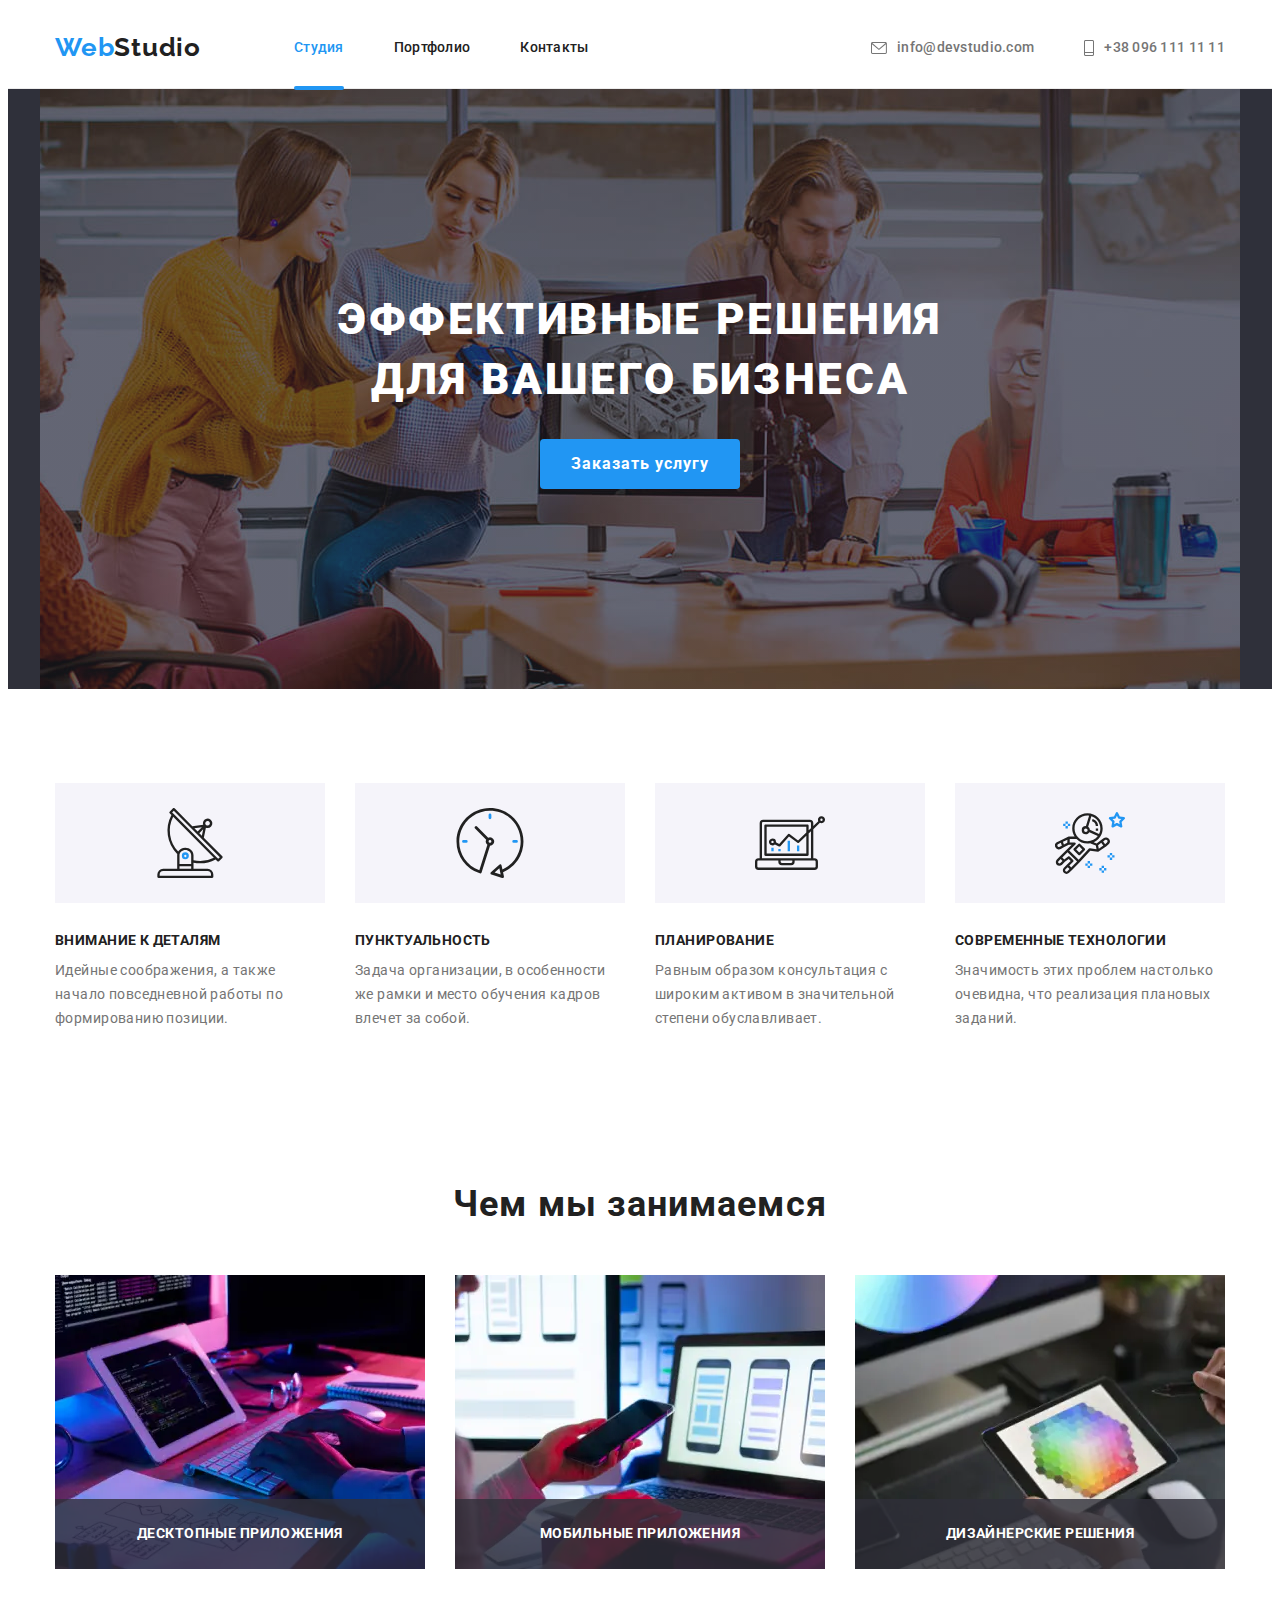
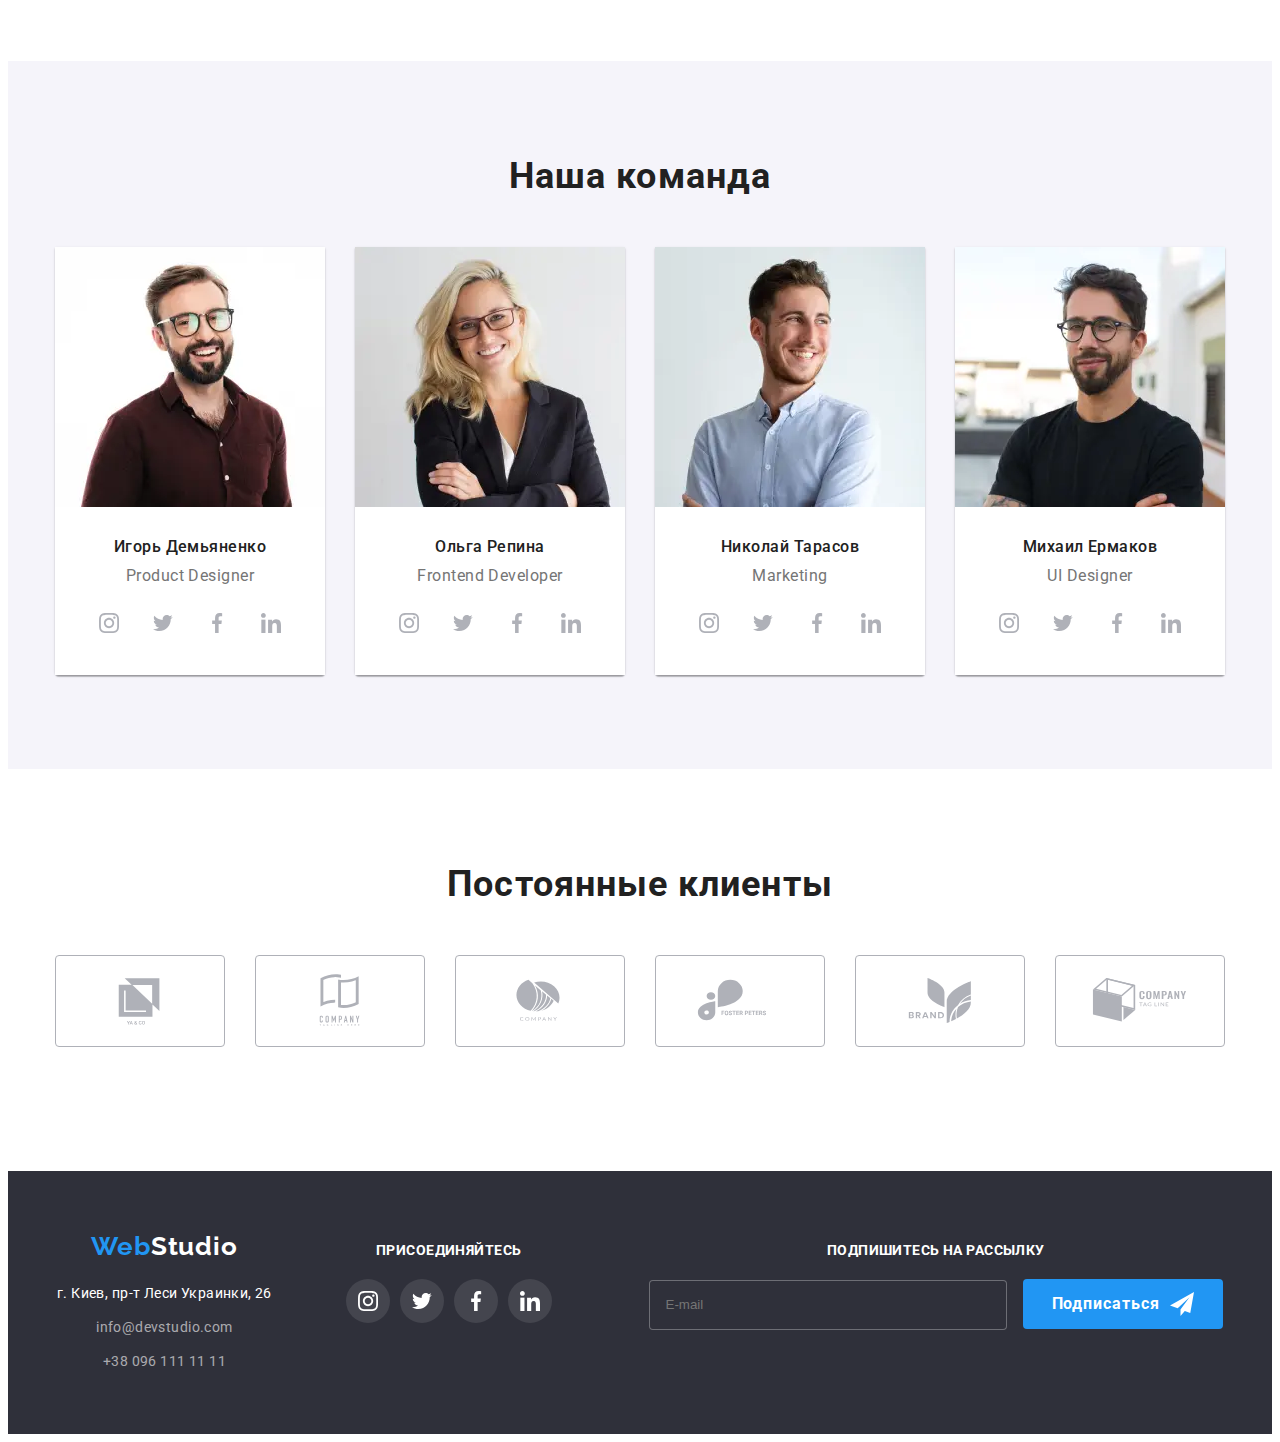
==== commit f185bde9: "the end))" ====
--- a/index.html
+++ b/index.html
@@ -224,19 +224,51 @@
             <ul class="about-list list">
               <li class="about-item">
                 <div class="work-thumb">
-                  <img src="./images/box1.jpg" alt="работа за компьютером" width="370" />
+                  <picture>
+                    <source media="(min-width: 1200px)" srcset="
+                                                        ./images/works/occ-1-desktop.webp    1x,
+                                                        ./images/works/occ-1-desktop@2x.webp 2x
+                                                      " type="image/webp" />
+                    <source media="(min-width: 1200px)" srcset="
+                                                        ./images/works/occ-1-desktop.jpg    1x,
+                                                        ./images/works/occ-1-desktop@2x.jpg 2x
+                                                      " />
+                      <img src="#" alt="Разроботка сайтов" />
+                  </picture>
+                  
                   <p class="thumb-text">ДЕСКТОПНЫЕ ПРИЛОЖЕНИЯ</p>
                 </div>
               </li>
               <li class="about-item">
                 <div class="work-thumb">
-                  <img src="./images/box2.jpg" alt="ноутбук и телефон" width="370" />
+                  <picture>
+                  <source media="(min-width: 1200px)" srcset="
+                                                    ./images/works/occ-2-desktop.webp    1x,
+                                                    ./images/works/occ-2-desktop@2x.webp 2x
+                                                    " type="image/webp" />
+                  <source media="(min-width: 1200px)" srcset="
+                                                    ./images/works/occ-2-desktop.jpg    1x,
+                                                    ./images/works/occ-2-desktop@2x.jpg 2x
+                                                    " />
+                  <img src="#" alt="Мобильные приложения" />
+                  </picture>
                   <p class="thumb-text">МОБИЛЬНЫЕ ПРИЛОЖЕНИЯ</p>
                 </div>
               </li>
               <li class="about-item">
                 <div class="work-thumb">
-                  <img src="./images/box3.jpg" alt="планшет" width="370" />
+                <picture>
+                  <source media="(min-width: 1200px)" srcset="
+                                                ./images/works/occ-3-desktop.webp    1x,
+                                                ./images/works/occ-3-desktop@2x.webp 2x
+                                                " type="image/webp" />
+                  <source media="(min-width: 1200px)" srcset="
+                                                ./images/works/occ-3-desktop.jpg    1x,
+                                                ./images/works/occ-3-desktop@2x.jpg 2x
+                                                " />
+                  <img src="#" alt="Дизайн" />
+                </picture>
+
                   <p class="thumb-text">ДИЗАЙНЕРСКИЕ РЕШЕНИЯ</p>
                 </div>
               </li>
@@ -253,7 +285,37 @@
           <ul class="list command-list">
             
             <li class="command-item">
-              <img src="images/photo1.jpg" alt="photo" width="270" />
+              <picture>
+              <source media="(min-width: 1200px)" srcset="
+                                    ./images/commands/team-1-desktop.webp    1x,
+                                    ./images/commands/team-1-desktop@2x.webp 2x
+                                  " type="image/webp" />
+              <source media="(min-width: 1200px)" srcset="
+                                    ./images/commands/team-1-desktop.jpg    1x,
+                                    ./images/commands/team-1-desktop@2x.jpg 2x
+                                  " />
+              
+              <source media="(min-width: 768px)" srcset="
+                                    ./images/commands/team-1-tablet.webp    1x,
+                                    ./images/commands/team-1-tablet@2x.webp 2x
+                                  " type="image/webp" />
+              <source media="(min-width: 768px)" srcset="
+                                  ./images/commands/team-1-tablet.jpg    1x,
+                                    ./images/commands/team-1-tablet@2x.jpg 2x
+                                  " />
+
+              <source media="(min-width: 280px)" srcset="
+                                  ./images/commands/team-1.webp    1x,
+                                  ./images/commands/team-1@2x.webp 2x
+                                  " type="image/webp" />
+              <source media="(min-width: 280px)" srcset="
+                                  ./images/commands/team-1.jpg    1x,
+                                  ./images/commands/team-1@2x.jpg 2x
+                                  " />
+              
+              <img src="#" alt="фото сотрудника" />
+              </picture>
+              
               <div class="command-item-description">
                 <h3 class="command-subject">Игорь Демьяненко</h3>
                 <p class="command-text">Product Designer</p>
@@ -295,7 +357,37 @@
             </li>
 
             <li class="command-item">
-              <img src="images/photo2.jpg" alt="photo" width="270" />
+              <picture>
+                <source media="(min-width: 1200px)" srcset="
+                                                  ./images/commands/team-2-desktop.webp    1x,
+                                                  ./images/commands/team-2-desktop@2x.webp 2x
+                                                " type="image/webp" />
+                <source media="(min-width: 1200px)" srcset="
+                                                  ./images/commands/team-2-desktop.jpg    1x,
+                                                  ./images/commands/team-2-desktop@2x.jpg 2x
+                                                " />
+              
+                <source media="(min-width: 768px)" srcset="
+                                                  ./images/commands/team-2-tablet.webp    1x,
+                                                  ./images/commands/team-2-tablet@2x.webp 2x
+                                                " type="image/webp" />
+                <source media="(min-width: 768px)" srcset="
+                                                ./images/commands/team-2-tablet.jpg    1x,
+                                                  ./images/commands/team-2-tablet@2x.jpg 2x
+                                                " />
+              
+                <source media="(min-width: 280px)" srcset="
+                                                ./images/commands/team-2.webp    1x,
+                                                ./images/commands/team-2@2x.webp 2x
+                                                " type="image/webp" />
+                <source media="(min-width: 280px)" srcset="
+                                                ./images/commands/team-2.jpg    1x,
+                                                ./images/commands/team-2@2x.jpg 2x
+                                                " />
+              
+                <img src="#" alt="фото сотрудника" />
+              </picture>
+
               <div class="command-item-description">
                 <h3 class="command-subject">Ольга Репина</h3>
                 <p class="command-text">Frontend Developer</p>
@@ -333,7 +425,37 @@
             </li>
 
             <li class="command-item">
-              <img src="images/photo3.jpg" alt="photo" width="270" />
+            <picture>
+              <source media="(min-width: 1200px)" srcset="
+                                                ./images/commands/team-3-desktop.webp    1x,
+                                                ./images/commands/team-3-desktop@2x.webp 2x
+                                              " type="image/webp" />
+              <source media="(min-width: 1200px)" srcset="
+                                                ./images/commands/team-3-desktop.jpg    1x,
+                                                ./images/commands/team-3-desktop@2x.jpg 2x
+                                              " />
+            
+              <source media="(min-width: 768px)" srcset="
+                                                ./images/commands/team-3-tablet.webp    1x,
+                                                ./images/commands/team-3-tablet@2x.webp 2x
+                                              " type="image/webp" />
+              <source media="(min-width: 768px)" srcset="
+                                              ./images/commands/team-3-tablet.jpg    1x,
+                                                ./images/commands/team-3-tablet@2x.jpg 2x
+                                              " />
+            
+              <source media="(min-width: 280px)" srcset="
+                                              ./images/commands/team-3.webp    1x,
+                                              ./images/commands/team-3@2x.webp 2x
+                                              " type="image/webp" />
+              <source media="(min-width: 280px)" srcset="
+                                              ./images/commands/team-3.jpg    1x,
+                                              ./images/commands/team-3@2x.jpg 2x
+                                              " />
+            
+              <img src="#" alt="фото сотрудника" />
+            </picture>
+
               <div class="command-item-description">
                 <h3 class="command-subject">Николай Тарасов</h3>
                 <p class="command-text">Marketing</p>
@@ -371,7 +493,37 @@
             </li>
 
             <li class="command-item">
-              <img src="images/photo4.jpg" alt="photo" width="270" />
+              <picture>
+                <source media="(min-width: 1200px)" srcset="
+                                                  ./images/commands/team-4-desktop.webp    1x,
+                                                  ./images/commands/team-4-desktop@2x.webp 2x
+                                                " type="image/webp" />
+                <source media="(min-width: 1200px)" srcset="
+                                                  ./images/commands/team-4-desktop.jpg    1x,
+                                                  ./images/commands/team-4-desktop@2x.jpg 2x
+                                                " />
+              
+                <source media="(min-width: 768px)" srcset="
+                                                  ./images/commands/team-4-tablet.webp    1x,
+                                                  ./images/commands/team-4-tablet@2x.webp 2x
+                                                " type="image/webp" />
+                <source media="(min-width: 768px)" srcset="
+                                                ./images/commands/team-4-tablet.jpg    1x,
+                                                  ./images/commands/team-4-tablet@2x.jpg 2x
+                                                " />
+              
+                <source media="(min-width: 280px)" srcset="
+                                                ./images/commands/team-4.webp    1x,
+                                                ./images/commands/team-4@2x.webp 2x
+                                                " type="image/webp" />
+                <source media="(min-width: 280px)" srcset="
+                                                ./images/commands/team-4.jpg    1x,
+                                                ./images/commands/team-4@2x.jpg 2x
+                                                " />
+              
+                <img src="#" alt="фото сотрудника" />
+              </picture>
+
               <div class="command-item-description">
                 <h3 class="command-subject">Михаил Ермаков</h3>
                 <p class="command-text">UI Designer</p>
--- a/css/main.min.css
+++ b/css/main.min.css
@@ -1,2 +1,2 @@
-:root{--primary-text-color: #212121;--title-text-color: #757575;--accent-color: #2196f3;--primary-white-color: #ffffff;--primery-bg-color: #e5e5e5;--secondary-bg-color: #2f303a;--fourth-bg-color: #f5f4fa;--nav-footer-color: rgba(255, 255, 255, 0.6)}.visually-hidden{position:absolute;white-space:nowrap;width:1px;height:1px;overflow:hidden;border:0;padding:0;clip:rect(0 0 0 0);clip-path:inset(50%);margin:-1px}html{box-sizing:border-box}body{font-family:"Roboto", "Verdana", sans-serif;background-color:var(--primary-white-color);color:var(--primary-text-color);font-family:Roboto, sans-serif}p,h1,h2,h3,h4,h5,h6{margin:0}ul{margin:0;padding:0}img{display:block;max-width:100%;height:auto}button{cursor:pointer;border:none}*,*::before,*::after{box-sizing:border-box}.list{padding:0;margin:0;list-style:none}.link{text-decoration:none}.container{width:100%;padding-left:15px;padding-right:15px;margin:0 auto 0 auto}@media screen and (min-width: 480px){.container{width:480px}}@media screen and (min-width: 768px){.container{width:768px}}@media screen and (min-width: 1200px){.container{width:1200px}}.backdrop{position:fixed;z-index:2;top:0;left:0;width:100vw;height:100vh;background:rgba(0,0,0,0.2);transition:opacity 500ms linear, visibility 500ms linear}.backdrop.is-hidden{opacity:0;pointer-events:none}.backdrop.is-hidden .modal{transform:translate(-50%, 0%) scale(0.5)}.modal{position:absolute;top:50%;left:50%;padding:40px;min-width:450px;min-height:609px;background-color:var(--primary-white-color);box-shadow:0px 1px 1px rgba(0,0,0,0.12),0px 4px 4px rgba(0,0,0,0.06),1px 4px 6px rgba(0,0,0,0.16);border-radius:4px;transform:translate(-50%, -50%) scale(1);transition:transform 3s cubic-bezier(0.4, 0, 0.2, 1)}@media screen and (min-width: 1200px){.modal{min-width:528px;min-height:581px}}.button-modal{position:absolute;display:flex;justify-content:center;align-items:center;top:8px;right:8px;width:30px;height:30px;outline:none;cursor:pointer;border-radius:50%;border:1px solid rgba(0,0,0,0.1);background-color:var(--primary-white-color);color:#000000;transition:color 250ms cubic-bezier(0.4, 0, 0.2, 1)}.button-modal:hover,.button-modal:focus{color:var(--accent-color)}.icon-close{fill:currentColor}.modal-form{display:flex;flex-direction:column}.modal-form-head{margin-bottom:12px;font-weight:700;font-size:20px;line-height:1.15;text-align:center;letter-spacing:0.03em;color:var(--primary-text-color)}.modal-form-field{margin-bottom:20px;font-weight:400;font-size:12px;line-height:1.16;letter-spacing:0.01em;color:var(--title-text-color)}.modal-form-wrapper{position:relative;display:block;margin-top:4px}.modal-form-input{width:100%;height:40px;padding-left:30px;border:1px solid rgba(33,33,33,0.2);border-radius:4px;transition:border-color 250ms cubic-bezier(0.4, 0, 0.2, 1)}.modal-form-input:focus{outline:none;border-color:var(--accent-color)}.modal-form-input:focus+.modal-form-icon{fill:var(--accent-color)}.modal-form-icon{display:block;width:18px;height:18px;position:absolute;top:50%;left:12px;transform:translateY(-50%);fill:var(--primary-text-color);transition:fill 250ms cubic-bezier(0.4, 0, 0.2, 1)}.modal-form-message{width:100%;height:120px;margin-top:4px;padding:12px 16px;border:1px solid rgba(33,33,33,0.2);border-radius:4px;resize:none;transition:border-color 250ms cubic-bezier(0.4, 0, 0.2, 1)}.modal-form-message::placeholder{font-family:Roboto;font-weight:400;font-size:14px;line-height:1, 14;letter-spacing:0.01em;color:rgba(117,117,117,0.5)}.modal-form-message:focus{outline:none;border-color:var(--accent-color)}.modal-form-checkbox-label{display:flex;align-items:center;justify-content:center;margin-bottom:30px;font-weight:400;font-size:12px;line-height:1.16;letter-spacing:0.03em;color:var(--title-text-color)}.modal-form-checkbox-label::before{display:block;content:"";width:18px;height:17px;margin-right:9px;border:1px solid var(--primary-text-color);cursor:pointer}@media screen and (min-width: 1200px){.modal-form-checkbox-label{font-size:14px;line-height:1.71}}.modal-form-checkbox:checked+.modal-form-checkbox-label::before{background-color:var(--accent-color);background-image:url(../images/check.svg);background-repeat:no-repeat;background-position:50% 50%}.modal-form-checkbox:focus+.modal-form-checkbox-label::before{outline:2px solid var(--accent-color)}.link-policy{color:var(--accent-color)}.modal-form-button{align-self:center;min-width:200px;height:50px;font-family:Roboto;font-weight:700;font-size:16px;line-height:1.87;text-align:center;letter-spacing:0.06em;color:var(--primary-white-color);background-color:var(--accent-color);box-shadow:0px 4px 4px rgba(0,0,0,0.15);border-radius:4px;transition:background-color 250ms cubic-bezier(0.4, 0, 0.2, 1)}.logo{padding-top:16px;padding-bottom:16px;font-family:"Raleway", sans-serif;font-weight:700;font-size:26px;line-height:1.19;text-decoration:none;letter-spacing:0.03em;transition:color 250ms linear}@media screen and (min-width: 768px){.logo{padding-top:26px;padding-bottom:26px}}@media screen and (min-width: 1200px){.logo{padding-top:24px;padding-bottom:25px}}.logo:hover{color:var(--accent-color)}.web{color:var(--accent-color)}.studio{color:var(--primary-text-color)}.header{border-bottom:1px solid #ececec}.header-nav{display:flex;align-items:center}.header-container{display:flex}.site-nav{display:none}@media screen and (min-width: 768px){.site-nav{display:flex;margin-left:88px;color:var(--primary-text-color);font-weight:500;font-size:14px;line-height:1.14;letter-spacing:0.02em;transition:color 250ms linear}}@media screen and (min-width: 1200px){.site-nav{display:flex;margin-left:93px;color:var(--primary-text-color);font-weight:500;font-size:14px;line-height:1.14;letter-spacing:0.02em;transition:color 250ms linear}}.site-nav__item:not(:last-child){margin-right:50px}.site-nav__link.current,.site-nav__link.current:focus{color:var(--accent-color)}.site-nav__link{display:flex;align-items:center;text-decoration:none;color:inherit;position:relative;transition:color 250ms cubic-bezier(0.4, 0, 0.2, 1)}.site-nav__link:hover,.site-nav__link:focus{color:var(--accent-color)}.site-nav__link.current:after{content:" ";background-color:var(--accent-color);width:100%;position:absolute;height:4px;border-radius:2px;display:block;top:46px}.header-contacts{display:none}@media screen and (min-width: 768px) and (max-width: 1200px){.header-contacts{display:flex;flex-direction:column;padding-top:21px;padding-bottom:21px;margin-left:auto;list-style:none;font-weight:500;letter-spacing:0.02em;line-height:1.14;font-size:14px}.header-contacts .link:hover,.header-contacts.link:focus{color:var(--accent-color)}}@media screen and (min-width: 1200px){.header-contacts{display:flex;align-items:center;padding-top:32px;padding-bottom:32px;padding-left:0;margin-top:0;margin-bottom:0;margin-left:auto;list-style:none;font-weight:500;letter-spacing:0.02em;line-height:1.14;font-size:14px}.header-contacts .link:hover,.header-contacts.link:focus{color:var(--accent-color)}}.header-contacts__link{display:flex;color:var(--title-text-color);align-items:center;text-decoration:none;color:inherit;position:relative;transition:color 250ms cubic-bezier(0.4, 0, 0.2, 1)}.header-contacts__link:hover,.header-contacts__link:focus{color:var(--accent-color)}.header-contacts__link:hover .header-contacts__icon-mail,.header-contacts__link:focus .header-contacts__icon-mail{fill:var(--accent-color)}.header-contacts__link:hover .header-contacts__icon-tel,.header-contacts__link:focus .header-contacts__icon-tel{fill:var(--accent-color)}.header-contacts__item{color:var(--title-text-color)}@media screen and (max-width: 1200px){.header-contacts__item:not(:last-child){margin-bottom:10px}}@media screen and (min-width: 1200px){.header-contacts__item:not(:last-child){margin-right:50px}}.header-contacts__icon-mail{fill:var(--title-text-color);margin-right:10px;width:16px;height:12px;transition:fill 250ms cubic-bezier(0.4, 0, 0.2, 1)}.header-contacts__icon-tel{fill:var(--title-text-color);margin-right:10px;width:10px;height:16px;transition:fill 250ms cubic-bezier(0.4, 0, 0.2, 1)}.open-btn{display:flex;align-items:center;justify-content:center;background-color:transparent;cursor:pointer;width:40px;height:40px;padding:0;border:none;margin-left:auto;margin-top:10px;margin-right:15px}.open-btn:hover,.open-btn:focus{color:var(--accent-color)}@media screen and (min-width: 768px){.open-btn{display:none}}@media screen and (min-width: 1200px){.open-btn{display:none}}.close-btn{display:flex;align-items:center;justify-content:center;background-color:transparent;cursor:pointer;width:40px;height:40px;padding:0;border:none;margin-left:auto;right:0;margin-top:10px}.close-btn:hover,.close-btn:focus{color:var(--accent-color)}@media screen and (min-width: 768px){.close-btn{display:none}}@media screen and (min-width: 1200px){.close-btn{display:none}}.mob-menu{position:fixed;z-index:100;top:0;left:0;width:100vw;height:100vh;background-color:var(--primary-white-color);opacity:0;visibility:hidden;pointer-events:none;transition:opacity 250ms linear, visibility 250ms linear}.mob-menu .container{position:relative;padding-left:40px;padding-right:40px;height:100%;display:flex;flex-direction:column;min-height:450px}.mob-menu-bottom{margin-top:auto}.mob-menu.is-open{opacity:1;visibility:visible;pointer-events:all}.mob-menu-item:not(:last-child){margin-bottom:36px}.mob-menu-link{font-weight:500;font-size:40px;line-height:1.17;letter-spacing:0.02em;text-decoration:none;color:var(--primary-text-color)}.mob-menu-link:hover,.mob-menu-link:focus{color:var(--accent-color)}.mob-contacts-list{margin-bottom:64px}.mob-contacts-item:not(:last-child){margin-bottom:32px}.mob-contacts-link{font-weight:500;font-size:24px;line-height:1.16;letter-spacing:0.02em;text-decoration:none;color:var(--title-text-color)}.mob-contacts-link-big{font-weight:500;font-size:34px;line-height:1.17;letter-spacing:0.02em;color:var(--accent-color)}.mob-social-list{display:flex;flex-wrap:wrap;margin-bottom:48px}.mob-social-link{font-weight:500;font-size:18px;line-height:1.22;letter-spacing:0.02em;color:var(--accent-color);text-decoration:none}.mob-social-item:not(:last-child){padding-right:10px;border-right:1px solid rgba(33,33,33,0.2);margin-right:10px}.mob-menu-bottom{margin-top:auto}.hero{padding-top:118px;padding-bottom:118px;margin-left:auto;margin-right:auto;background-image:linear-gradient(rgba(47,48,58,0.4), rgba(47,48,58,0.4)),url(../images/hero/hero.jpg);background-repeat:no-repeat;background-size:cover;background-position:center;max-width:480px;height:400px}@media (min-device-pixel-ratio: 2), (min-resolution: 192dpi), (min-resolution: 2dppx){.hero{background-image:linear-gradient(rgba(47,48,58,0.4), rgba(47,48,58,0.4)),url(../images/hero/hero2x.jpg)}}@media screen and (min-width: 768px){.hero{background-image:linear-gradient(rgba(47,48,58,0.4), rgba(47,48,58,0.4)),url(../images/hero/hero-tablet.jpg);max-width:768px}}@media screen and (min-width: 768px) and (min-device-pixel-ratio: 2), screen and (min-width: 768px) and (min-resolution: 192dpi), screen and (min-width: 768px) and (min-resolution: 2dppx){.hero{background-image:linear-gradient(rgba(47,48,58,0.4), rgba(47,48,58,0.4)),url(../images/hero/hero-tablet2x.jpg)}}@media screen and (min-width: 1200px){.hero{padding-top:200px;padding-bottom:200px;background-image:linear-gradient(rgba(47,48,58,0.4), rgba(47,48,58,0.4)),url(../images/hero/hero-desktop.jpg);max-width:1600px;height:600px}}@media screen and (min-width: 1200px) and (min-device-pixel-ratio: 2), screen and (min-width: 1200px) and (min-resolution: 192dpi), screen and (min-width: 1200px) and (min-resolution: 2dppx){.hero{background-image:linear-gradient(rgba(47,48,58,0.4), rgba(47,48,58,0.4)),url(../images/hero/hero-desktop2x.jpg)}}.section-hero{background-color:var(--secondary-bg-color);text-align:center}.hero-title{color:var(--primary-white-color);font-weight:900;letter-spacing:0.06em;font-size:26px;line-height:1.62;margin-bottom:30px}@media screen and (min-width: 480px){.hero-title{margin:0 auto;width:360px}}@media screen and (min-width: 1200px){.hero-title{width:696px;height:120px;font-size:44px;line-height:1.37;margin-left:auto;margin-right:auto}}.button{color:var(--primary-white-color);background-color:var(--accent-color);font-weight:700;font-size:16px;line-height:1.87;letter-spacing:0.06em;font-family:inherit;display:block;margin:0 auto;min-width:200px;height:50px;margin-top:30px;border-radius:4px;transition:background-color 250ms cubic-bezier(0.4, 0, 0.2, 1)}.button:hover,.button:focus{background-color:var(--accent-color)}.section{background-color:var(--primary-white-color);padding-top:60px;padding-bottom:60px}@media screen and (min-width: 1200px){.section{padding-top:94px}}.section-container{margin-bottom:-30px}@media screen and (min-width: 768px){.section-container{display:flex;flex-wrap:wrap;margin-left:-30px}}.item{margin-bottom:30px}@media screen and (min-width: 768px){.item{flex-basis:calc(100% / 2 - 30px);margin-left:30px}}@media screen and (min-width: 1200px){.item{flex-basis:calc(100% / 4 - 30px)}}.item::before{content:"";display:block;height:120px;background-repeat:no-repeat;background-position:center;background-color:#f5f4fa;margin-bottom:30px}.icon-antenna::before{background-image:url(../images/antenna.svg)}.icon-clock::before{background-image:url(../images/clock.svg)}.icon-diagram::before{background-image:url(../images/diagram.svg)}.icon-astronaut::before{background-image:url(../images/astronaut.svg)}.section-title{color:var(--primary-text-color);font-family:Roboto;font-weight:700;text-align:center;font-size:14px;line-height:1.14;letter-spacing:0.03em;margin-bottom:10px}@media screen and (min-width: 768px){.section-title{text-align:left}}.section-text{color:var(--title-text-color);font-size:14px;line-height:1.71;letter-spacing:0.03em;width:100%}.works{display:none}@media screen and (min-width: 1200px){.works{display:block}}.section-box{background-color:var(--primary-white-color);padding-top:92px;padding-bottom:92px}.section-work{background-color:var(--primary-white-color);font-weight:700;font-size:36px;line-height:42px;text-align:center;letter-spacing:0.03em;margin-bottom:50px}.about-list{display:flex;flex-wrap:wrap;margin-left:-30px;margin-bottom:-30px}.about-item{flex-basis:calc((100% - 3 * 30px) / 3);margin-left:30px;margin-bottom:30px}.work-thumb{position:relative}.work-thumb::after{display:inline-block;position:absolute;content:"";width:100%;height:70px;background:rgba(47,48,58,0.8);bottom:0%}.thumb-text{display:flex;position:absolute;justify-content:center;align-items:center;bottom:0px;width:100%;height:70px;font-weight:700;font-size:14px;line-height:1.14px;text-align:center;letter-spacing:0.03em;text-transform:uppercase;z-index:1;color:var(--primary-white-color)}.command{background-color:var(--fourth-bg-color);padding-top:60px;padding-bottom:60px}@media screen and (min-width: 1200px){.command{padding-top:94px;padding-bottom:94px}}.command-title{margin-bottom:30px;color:var(--primary-text-color);font-weight:700;font-size:28px;line-height:1.17;letter-spacing:0.03em;text-align:center}@media screen and (min-width: 1200px){.command-title{font-size:36px;margin-bottom:50px}}.command-list{margin-bottom:-30px;display:flex;flex-wrap:wrap;margin-left:-30px;align-items:center;justify-content:center}@media screen and (min-width: 768px){.command-list{display:flex;flex-wrap:wrap;margin-left:-30px;align-items:center;justify-content:center}}.command-item{width:270px;margin-left:30px;margin-bottom:30px;box-shadow:0px 1px 3px rgba(0,0,0,0.12),0px 1px 1px rgba(0,0,0,0.14),0px 2px 1px rgba(0,0,0,0.2);border-radius:0px 0px 4px 4px}@media screen and (min-width: 768px){.command-item{margin-left:30px}}@media screen and (min-width: 1200px){.command-item{flex-basis:calc(100% / 4 - 30px)}}.command-subject{color:var(--primary-text-color);font-weight:500;font-size:16px;line-height:1.19;letter-spacing:0.03em;margin-bottom:10px;text-align:center}.command-item-description{background-color:var(--primary-white-color);padding-top:30px;padding-bottom:30px}.command-text{color:var(--title-text-color);font-size:16px;line-height:1.19;letter-spacing:0.03em;text-align:center;padding-bottom:16px}.social-list{display:flex;justify-content:center;padding:0;list-style:none}.social-item{width:44px;height:44px;border-radius:50%}.social-item:not(:last-child){margin-right:10px}.social-icon{fill:#afb1b8;transition:fill 250ms cubic-bezier(0.4, 0, 0.2, 1)}.social-link{width:100%;height:100%;border-radius:50%;display:flex;align-items:center;justify-content:center;transition:background-color 250ms cubic-bezier(0.4, 0, 0.2, 1)}.social-link:hover,.social-link:focus{background-color:var(--accent-color)}.social-link:hover .social-icon,.social-link:focus .social-icon{fill:var(--primary-white-color)}.clients{background-color:var(--primary-white-color);padding-top:60px;padding-bottom:60px}@media screen and (min-width: 1200px){.clients{padding-top:94px;padding-bottom:94px}}.title-clients{color:var(--primary-text-color);font-size:28px;line-height:1.17;letter-spacing:0.03em;text-align:center;margin-bottom:30px}@media screen and (min-width: 1200px){.title-clients{font-size:36px;margin-bottom:50px}}.logo-clients{display:flex;flex-wrap:wrap;list-style:none;justify-content:center;margin-bottom:-30px;margin-left:-30px}@media screen and (min-width: 1200px){.logo-clients{padding:0px;margin:0;margin-left:-30px}}.clients-item{flex-wrap:wrap;flex-basis:calc(100% / 2 - 30px);height:92px;margin-left:30px;margin-bottom:30px}@media screen and (min-width: 768px){.clients-item{flex-basis:calc(100% / 3 - 30px);flex-wrap:wrap}}@media screen and (min-width: 1200px){.clients-item{flex-basis:calc(100% / 6 - 30px)}}.clients-link{display:flex;align-items:center;justify-content:center;border:1px solid #afb1b8;border-radius:4px;width:100%;height:92px;transition:border-color 250ms cubic-bezier(0.4, 0, 0.2, 1),fill 250ms cubic-bezier(0.4, 0, 0.2, 1)}@media screen and (min-width: 768px){.clients-link{width:226px}}@media screen and (min-width: 1200px){.clients-link{width:170px}}.clients-link:hover,.clients-link:focus{border-color:var(--accent-color)}.clients-link:hover .logo-company,.clients-link:focus .logo-company{fill:var(--accent-color)}.logo-company{fill:#afb1b8;justify-content:center;align-items:center;transition:fill 250ms cubic-bezier(0.4, 0, 0.2, 1)}.footer-container{text-align:center;align-items:baseline}@media screen and (min-width: 768px){.footer-container{display:flex;flex-wrap:wrap;justify-content:space-around;flex-direction:row}}@media screen and (min-width: 1200px){.footer-container{display:flex}}.page-footer{color:var(--primary-white-color);background-color:var(--secondary-bg-color);padding-top:60px;padding-bottom:60px}.logo-footer{font-family:"Raleway", sans-serif;font-weight:700;font-size:26px;line-height:1.19;text-decoration:none;letter-spacing:0.03em;margin-bottom:20px;display:block}.web{color:var(--accent-color)}.studio-footer{color:var(--primary-white-color)}.page-footer .logo:hover{color:var(--accent-color)}.nav-footer .link{color:var(--nav-footer-color);font-style:normal;font-size:14px;line-height:1.71;letter-spacing:0.03em;transition:color 250ms cubic-bezier(0.4, 0, 0.2, 1)}.nav-footer .address{color:var(--primary-white-color);font-size:14px;line-height:1.71;letter-spacing:0.03em}.nav-footer .link:hover,.nav-footer .link:focus{color:var(--accent-color)}.about-address{margin-bottom:10px;display:block}.about-mail{margin-bottom:10px;display:block}.about-tel{display:block}.footer-right{width:206px;height:80px}@media screen and (max-width: 768px){.footer-right{margin:60px auto 60px auto}}@media screen and (min-width: 1200px){.footer-right{margin-left:70px}}.footer-right-list{list-style:none;display:flex}.footer-right-title{margin-top:0;margin-bottom:20px;font-family:"Roboto";font-weight:700;font-size:14px;line-height:1.14;letter-spacing:0.03em;text-transform:uppercase;color:var(--white)}.footer-right-item{border-radius:50%;display:flex;justify-content:center;align-items:center;width:44px;height:44px;background-color:rgba(255,255,255,0.1);fill:var(--primary-white-color)}.footer-right-item:not(:last-child){margin-right:10px}.footer-right-link{fill:var(--primary-white-color);display:flex;justify-content:center;align-items:center;width:44px;height:44px;border-radius:50%;transition:background-color 250ms cubic-bezier(0.4, 0, 0.2, 1)}.footer-right-link:hover,.footer-right-link:focus{background-color:var(--accent-color)}.footer-right-two{flex-direction:column;align-content:center}@media screen and (max-width: 1200px){.footer-right-two{padding-top:60px}}@media screen and (min-width: 1200px){.footer-right-two{margin-left:93px}}.right-two-label{display:flex;flex-direction:column;padding:0;margin-bottom:20px;font-family:"Roboto";font-weight:700;font-size:14px;line-height:1.14;letter-spacing:0.03em;text-transform:uppercase;color:var(--white)}.footer-input{width:358px;height:50px;padding-left:16px;color:var(--primary-white-color);background-color:var(--secondary-bg-color);border:1px solid rgba(255,255,255,0.3);box-sizing:border-box;border-radius:4px;margin-bottom:20px}.footer-button{display:inline-flex;justify-content:center;align-items:center;margin-left:12px;padding:10px 29px;color:var(--primary-white-color);background-color:var(--accent-color);font-weight:700;font-size:16px;line-height:1.87;letter-spacing:0.06em;font-family:inherit;min-width:200px;height:50px;background-color:var(--accent-color);border-radius:4px;transition:background-color 250ms cubic-bezier(0.4, 0, 0.2, 1)}.footer-button:hover,.footer-button:focus{background-color:var(--accent-color)}.button-footer-icon{margin-left:10px;width:24px;height:24px;fill:var(--primary-white-color)}.section-info{background-color:var(--primary-white-color);padding-top:60px;padding-bottom:60px}@media screen and (min-width: 768px){.section-info{padding-top:60px;padding-bottom:60px}}@media screen and (min-width: 1200px){.section-info{padding-top:94px;padding-bottom:94px}}.button-link{color:var(--primary-text-color);background-color:var(--fourth-bg-color);font-family:inherit;cursor:pointer;font-weight:500;font-size:16px;line-height:1.62;letter-spacing:0.03em;border-radius:4px;padding:6px 22px 6px 22px;transition:box-shadow 250ms cubic-bezier(0.4, 0, 0.2, 1),color 250ms cubic-bezier(0.4, 0, 0.2, 1),background-color 250ms cubic-bezier(0.4, 0, 0.2, 1)}.button-link:hover,.button-link:focus{color:var(--primary-white-color);background-color:var(--accent-color);box-shadow:0px 3px 1px rgba(0,0,0,0.1),0px 1px 2px rgba(0,0,0,0.08),0px 2px 2px rgba(0,0,0,0.12)}.btn-info{display:flex;flex-wrap:wrap;margin-bottom:40px}@media screen and (min-width: 768px){.btn-info{margin-bottom:30px;justify-content:center}}@media screen and (min-width: 1200px){.btn-info{display:flex;margin-bottom:50px;justify-content:center}}.btn-item:not(:last-child){margin-right:8px}@media screen and (max-width: 768px){.btn-item:not(:last-child){margin-right:8px;margin-bottom:15px}}.projects{display:flex;flex-wrap:wrap}.projects-item{display:flex;margin-bottom:30px}@media screen and (min-width: 768px){.projects-item{width:100%;margin-right:30px;flex-basis:calc((100% - 2 * 30px) / 2)}}@media screen and (min-width: 1200px){.projects-item{width:370px;flex-basis:calc((100% - 3 * 30px) / 3);margin-right:30px}.projects-item:nth-child(3n){margin-right:0}.projects-item:nth-last-child(-n+3){margin-bottom:0}}.projects-link{display:flex;flex-direction:column;text-decoration:none;transition:box-shadow 250ms cubic-bezier(0.4, 0, 0.2, 1)}.projects-link:hover{box-shadow:0px 1px 1px rgba(0,0,0,0.12),0px 4px 4px rgba(0,0,0,0.06),1px 4px 6px rgba(0,0,0,0.16)}.projects-description{padding:20px 24px 20px 24px;border:1px solid #eeeeee;box-sizing:border-box;flex-grow:1}.projects-title{color:var(--primary-text-color);font-size:18px;line-height:2;letter-spacing:0.06em;margin-bottom:4px}.projects-text{color:var(--title-text-color);font-size:16px;line-height:1.87;letter-spacing:0.03em}.projects-item{cursor:pointer}.projects-overlay{position:relative;overflow:hidden}.projects-picture-text{position:absolute;opacity:1;display:flex;top:0;left:0;color:var(--primary-white-color);font-size:18px;line-height:1.56;letter-spacing:0.03em;background-color:var(--accent-color);padding:63px 24px;height:100%;width:100%;transform:translateY(100%);transition:transform 250ms cubic-bezier(0.4, 0, 0.2, 1)}.projects-item:hover .projects-picture-text{transform:translateY(0)}
+:root{--primary-text-color: #212121;--title-text-color: #757575;--accent-color: #2196f3;--primary-white-color: #ffffff;--primery-bg-color: #e5e5e5;--secondary-bg-color: #2f303a;--fourth-bg-color: #f5f4fa;--nav-footer-color: rgba(255, 255, 255, 0.6)}.visually-hidden{position:absolute;white-space:nowrap;width:1px;height:1px;overflow:hidden;border:0;padding:0;clip:rect(0 0 0 0);clip-path:inset(50%);margin:-1px}html{box-sizing:border-box}body{font-family:"Roboto", "Verdana", sans-serif;background-color:var(--primary-white-color);color:var(--primary-text-color);font-family:Roboto, sans-serif}p,h1,h2,h3,h4,h5,h6{margin:0}ul{margin:0;padding:0}img{display:block;max-width:100%;height:auto}button{cursor:pointer;border:none}*,*::before,*::after{box-sizing:border-box}.list{padding:0;margin:0;list-style:none}.link{text-decoration:none}.container{width:100%;padding-left:15px;padding-right:15px;margin:0 auto 0 auto}@media screen and (min-width: 480px){.container{width:480px}}@media screen and (min-width: 768px){.container{width:768px}}@media screen and (min-width: 1200px){.container{width:1200px}}.backdrop{position:fixed;z-index:2;top:0;left:0;width:100vw;height:100vh;background:rgba(0,0,0,0.2);transition:opacity 500ms linear, visibility 500ms linear}.backdrop.is-hidden{opacity:0;pointer-events:none}.backdrop.is-hidden .modal{transform:translate(-50%, 0%) scale(0.5)}.modal{position:absolute;top:50%;left:50%;padding:40px;width:100%;background-color:var(--primary-white-color);box-shadow:0px 1px 1px rgba(0,0,0,0.12),0px 4px 4px rgba(0,0,0,0.06),1px 4px 6px rgba(0,0,0,0.16);border-radius:4px;transform:translate(-50%, -50%) scale(1);transition:transform 3s cubic-bezier(0.4, 0, 0.2, 1)}@media screen and (min-width: 480px){.modal{width:450px;max-height:609px}}@media screen and (min-width: 480px) and (min-width: 1200px){.modal{min-width:528px;min-height:581px}}.button-modal{position:absolute;display:flex;justify-content:center;align-items:center;top:8px;right:8px;width:30px;height:30px;outline:none;cursor:pointer;border-radius:50%;border:1px solid rgba(0,0,0,0.1);background-color:var(--primary-white-color);color:#000000;transition:color 250ms cubic-bezier(0.4, 0, 0.2, 1)}.button-modal:hover,.button-modal:focus{color:var(--accent-color)}.icon-close{fill:currentColor}.modal-form{display:flex;flex-direction:column}.modal-form-head{margin-bottom:12px;font-weight:700;font-size:20px;line-height:1.15;text-align:center;letter-spacing:0.03em;color:var(--primary-text-color)}.modal-form-field{margin-bottom:20px;font-weight:400;font-size:12px;line-height:1.16;letter-spacing:0.01em;color:var(--title-text-color)}.modal-form-wrapper{position:relative;display:block;margin-top:4px}.modal-form-input{width:100%;height:40px;padding-left:30px;border:1px solid rgba(33,33,33,0.2);border-radius:4px;transition:border-color 250ms cubic-bezier(0.4, 0, 0.2, 1)}.modal-form-input:focus{outline:none;border-color:var(--accent-color)}.modal-form-input:focus+.modal-form-icon{fill:var(--accent-color)}.modal-form-icon{display:block;width:18px;height:18px;position:absolute;top:50%;left:12px;transform:translateY(-50%);fill:var(--primary-text-color);transition:fill 250ms cubic-bezier(0.4, 0, 0.2, 1)}.modal-form-message{width:100%;height:120px;margin-top:4px;padding:12px 16px;border:1px solid rgba(33,33,33,0.2);border-radius:4px;resize:none;transition:border-color 250ms cubic-bezier(0.4, 0, 0.2, 1)}.modal-form-message::placeholder{font-family:Roboto;font-weight:400;font-size:14px;line-height:1, 14;letter-spacing:0.01em;color:rgba(117,117,117,0.5)}.modal-form-message:focus{outline:none;border-color:var(--accent-color)}.modal-form-checkbox-label{display:flex;align-items:center;justify-content:center;margin-bottom:30px;font-weight:400;font-size:10px;line-height:1.16;letter-spacing:0.03em;color:var(--title-text-color)}.modal-form-checkbox-label::before{display:block;content:"";width:18px;height:17px;margin-right:9px;border:1px solid var(--primary-text-color);cursor:pointer}@media screen and (min-width: 1200px){.modal-form-checkbox-label{font-size:14px;line-height:1.71}}.modal-form-checkbox:checked+.modal-form-checkbox-label::before{background-color:var(--accent-color);background-image:url(../images/check.svg);background-repeat:no-repeat;background-position:50% 50%}.modal-form-checkbox:focus+.modal-form-checkbox-label::before{outline:2px solid var(--accent-color)}.link-policy{color:var(--accent-color)}.modal-form-button{align-self:center;min-width:200px;height:50px;font-family:Roboto;font-weight:700;font-size:16px;line-height:1.87;text-align:center;letter-spacing:0.06em;color:var(--primary-white-color);background-color:var(--accent-color);box-shadow:0px 4px 4px rgba(0,0,0,0.15);border-radius:4px;transition:background-color 250ms cubic-bezier(0.4, 0, 0.2, 1)}.logo{padding-top:16px;padding-bottom:16px;font-family:"Raleway", sans-serif;font-weight:700;font-size:26px;line-height:1.19;text-decoration:none;letter-spacing:0.03em;transition:color 250ms linear}@media screen and (min-width: 768px){.logo{padding-top:26px;padding-bottom:26px}}@media screen and (min-width: 1200px){.logo{padding-top:24px;padding-bottom:25px}}.logo:hover{color:var(--accent-color)}.web{color:var(--accent-color)}.studio{color:var(--primary-text-color)}.header{border-bottom:1px solid #ececec}.header-nav{display:flex;align-items:center}.header-container{display:flex}.site-nav{display:none}@media screen and (min-width: 768px){.site-nav{display:flex;margin-left:88px;color:var(--primary-text-color);font-weight:500;font-size:14px;line-height:1.14;letter-spacing:0.02em;transition:color 250ms linear}}@media screen and (min-width: 1200px){.site-nav{display:flex;margin-left:93px;color:var(--primary-text-color);font-weight:500;font-size:14px;line-height:1.14;letter-spacing:0.02em;transition:color 250ms linear}}.site-nav__item:not(:last-child){margin-right:50px}.site-nav__link.current,.site-nav__link.current:focus{color:var(--accent-color)}.site-nav__link{display:flex;align-items:center;text-decoration:none;color:inherit;position:relative;transition:color 250ms cubic-bezier(0.4, 0, 0.2, 1)}.site-nav__link:hover,.site-nav__link:focus{color:var(--accent-color)}.site-nav__link.current:after{content:" ";background-color:var(--accent-color);width:100%;position:absolute;height:4px;border-radius:2px;display:block;top:46px}.header-contacts{display:none}@media screen and (min-width: 768px) and (max-width: 1200px){.header-contacts{display:flex;flex-direction:column;padding-top:21px;padding-bottom:21px;margin-left:auto;list-style:none;font-weight:500;letter-spacing:0.02em;line-height:1.14;font-size:14px}.header-contacts .link:hover,.header-contacts.link:focus{color:var(--accent-color)}}@media screen and (min-width: 1200px){.header-contacts{display:flex;align-items:center;padding-top:32px;padding-bottom:32px;padding-left:0;margin-top:0;margin-bottom:0;margin-left:auto;list-style:none;font-weight:500;letter-spacing:0.02em;line-height:1.14;font-size:14px}.header-contacts .link:hover,.header-contacts.link:focus{color:var(--accent-color)}}.header-contacts__link{display:flex;color:var(--title-text-color);align-items:center;text-decoration:none;color:inherit;position:relative;transition:color 250ms cubic-bezier(0.4, 0, 0.2, 1)}.header-contacts__link:hover,.header-contacts__link:focus{color:var(--accent-color)}.header-contacts__link:hover .header-contacts__icon-mail,.header-contacts__link:focus .header-contacts__icon-mail{fill:var(--accent-color)}.header-contacts__link:hover .header-contacts__icon-tel,.header-contacts__link:focus .header-contacts__icon-tel{fill:var(--accent-color)}.header-contacts__item{color:var(--title-text-color)}@media screen and (max-width: 1200px){.header-contacts__item:not(:last-child){margin-bottom:10px}}@media screen and (min-width: 1200px){.header-contacts__item:not(:last-child){margin-right:50px}}.header-contacts__icon-mail{fill:var(--title-text-color);margin-right:10px;width:16px;height:12px;transition:fill 250ms cubic-bezier(0.4, 0, 0.2, 1)}.header-contacts__icon-tel{fill:var(--title-text-color);margin-right:10px;width:10px;height:16px;transition:fill 250ms cubic-bezier(0.4, 0, 0.2, 1)}.open-btn{display:flex;align-items:center;justify-content:center;background-color:transparent;cursor:pointer;width:40px;height:40px;padding:0;border:none;margin-left:auto;margin-top:10px;margin-right:15px}.open-btn:hover,.open-btn:focus{color:var(--accent-color)}@media screen and (min-width: 768px){.open-btn{display:none}}@media screen and (min-width: 1200px){.open-btn{display:none}}.close-btn{display:flex;align-items:center;justify-content:center;background-color:transparent;cursor:pointer;width:40px;height:40px;padding:0;border:none;margin-left:auto;right:0;margin-top:10px}.close-btn:hover,.close-btn:focus{color:var(--accent-color)}@media screen and (min-width: 768px){.close-btn{display:none}}@media screen and (min-width: 1200px){.close-btn{display:none}}.mob-menu{position:fixed;z-index:100;top:0;left:0;width:100vw;height:100vh;background-color:var(--primary-white-color);opacity:0;visibility:hidden;pointer-events:none;transition:opacity 250ms linear, visibility 250ms linear}.mob-menu .container{position:relative;padding-left:40px;padding-right:40px;height:100%;display:flex;flex-direction:column;min-height:450px}.mob-menu-bottom{margin-top:auto}.mob-menu.is-open{opacity:1;visibility:visible;pointer-events:all}.mob-menu-item:not(:last-child){margin-bottom:36px}.mob-menu-link{font-weight:500;font-size:40px;line-height:1.17;letter-spacing:0.02em;text-decoration:none;color:var(--primary-text-color)}.mob-menu-link:hover,.mob-menu-link:focus{color:var(--accent-color)}.mob-contacts-list{margin-bottom:64px}.mob-contacts-item:not(:last-child){margin-bottom:32px}.mob-contacts-link{font-weight:500;font-size:24px;line-height:1.16;letter-spacing:0.02em;text-decoration:none;color:var(--title-text-color)}.mob-contacts-link-big{font-weight:500;font-size:34px;line-height:1.17;letter-spacing:0.02em;color:var(--accent-color)}.mob-social-list{display:flex;flex-wrap:wrap;margin-bottom:48px}.mob-social-link{font-weight:500;font-size:18px;line-height:1.22;letter-spacing:0.02em;color:var(--accent-color);text-decoration:none}.mob-social-item:not(:last-child){padding-right:10px;border-right:1px solid rgba(33,33,33,0.2);margin-right:10px}.mob-menu-bottom{margin-top:auto}.hero{padding-top:118px;padding-bottom:118px;margin-left:auto;margin-right:auto;background-image:linear-gradient(rgba(47,48,58,0.4), rgba(47,48,58,0.4)),url(../images/hero/hero.jpg);background-repeat:no-repeat;background-size:cover;background-position:center;max-width:480px;height:400px}@media (min-device-pixel-ratio: 2), (min-resolution: 192dpi), (min-resolution: 2dppx){.hero{background-image:linear-gradient(rgba(47,48,58,0.4), rgba(47,48,58,0.4)),url(../images/hero/hero2x.jpg)}}@media screen and (min-width: 768px){.hero{background-image:linear-gradient(rgba(47,48,58,0.4), rgba(47,48,58,0.4)),url(../images/hero/hero-tablet.jpg);max-width:768px}}@media screen and (min-width: 768px) and (min-device-pixel-ratio: 2), screen and (min-width: 768px) and (min-resolution: 192dpi), screen and (min-width: 768px) and (min-resolution: 2dppx){.hero{background-image:linear-gradient(rgba(47,48,58,0.4), rgba(47,48,58,0.4)),url(../images/hero/hero-tablet2x.jpg)}}@media screen and (min-width: 1200px){.hero{padding-top:200px;padding-bottom:200px;background-image:linear-gradient(rgba(47,48,58,0.4), rgba(47,48,58,0.4)),url(../images/hero/hero-desktop.jpg);max-width:1600px;height:600px}}@media screen and (min-width: 1200px) and (min-device-pixel-ratio: 2), screen and (min-width: 1200px) and (min-resolution: 192dpi), screen and (min-width: 1200px) and (min-resolution: 2dppx){.hero{background-image:linear-gradient(rgba(47,48,58,0.4), rgba(47,48,58,0.4)),url(../images/hero/hero-desktop2x.jpg)}}.section-hero{background-color:var(--secondary-bg-color);text-align:center}.hero-title{color:var(--primary-white-color);font-weight:900;letter-spacing:0.06em;font-size:26px;line-height:1.62;margin-bottom:30px}@media screen and (min-width: 480px){.hero-title{margin:0 auto;width:360px}}@media screen and (min-width: 1200px){.hero-title{width:696px;height:120px;font-size:44px;line-height:1.37;margin-left:auto;margin-right:auto}}.button{color:var(--primary-white-color);background-color:var(--accent-color);font-weight:700;font-size:16px;line-height:1.87;letter-spacing:0.06em;font-family:inherit;display:block;margin:0 auto;min-width:200px;height:50px;margin-top:30px;border-radius:4px;transition:background-color 250ms cubic-bezier(0.4, 0, 0.2, 1)}.button:hover,.button:focus{background-color:var(--accent-color)}.section{background-color:var(--primary-white-color);padding-top:60px;padding-bottom:60px}@media screen and (min-width: 1200px){.section{padding-top:94px}}.section-container{margin-bottom:-30px}@media screen and (min-width: 768px){.section-container{display:flex;flex-wrap:wrap;margin-left:-30px}}.item{margin-bottom:30px}@media screen and (min-width: 768px){.item{flex-basis:calc(100% / 2 - 30px);margin-left:30px}}@media screen and (min-width: 1200px){.item{flex-basis:calc(100% / 4 - 30px)}}.item::before{content:"";display:block;height:120px;background-repeat:no-repeat;background-position:center;background-color:#f5f4fa;margin-bottom:30px}.icon-antenna::before{background-image:url(../images/antenna.svg)}.icon-clock::before{background-image:url(../images/clock.svg)}.icon-diagram::before{background-image:url(../images/diagram.svg)}.icon-astronaut::before{background-image:url(../images/astronaut.svg)}.section-title{color:var(--primary-text-color);font-family:Roboto;font-weight:700;text-align:center;font-size:14px;line-height:1.14;letter-spacing:0.03em;margin-bottom:10px}@media screen and (min-width: 768px){.section-title{text-align:left}}.section-text{color:var(--title-text-color);font-size:14px;line-height:1.71;letter-spacing:0.03em;width:100%}.works{display:none}@media screen and (min-width: 1200px){.works{display:block}}.section-box{background-color:var(--primary-white-color);padding-top:92px;padding-bottom:92px}.section-work{background-color:var(--primary-white-color);font-weight:700;font-size:36px;line-height:42px;text-align:center;letter-spacing:0.03em;margin-bottom:50px}.about-list{display:flex;flex-wrap:wrap;margin-left:-30px;margin-bottom:-30px}.about-item{flex-basis:calc((100% - 3 * 30px) / 3);margin-left:30px;margin-bottom:30px}.work-thumb{position:relative}.work-thumb::after{display:inline-block;position:absolute;content:"";width:100%;height:70px;background:rgba(47,48,58,0.8);bottom:0%}.thumb-text{display:flex;position:absolute;justify-content:center;align-items:center;bottom:0px;width:100%;height:70px;font-weight:700;font-size:14px;line-height:1.14px;text-align:center;letter-spacing:0.03em;text-transform:uppercase;z-index:1;color:var(--primary-white-color)}.command{background-color:var(--fourth-bg-color);padding-top:60px;padding-bottom:60px}@media screen and (min-width: 1200px){.command{padding-top:94px;padding-bottom:94px}}.command-title{margin-bottom:30px;color:var(--primary-text-color);font-weight:700;font-size:28px;line-height:1.17;letter-spacing:0.03em;text-align:center}@media screen and (min-width: 1200px){.command-title{font-size:36px;margin-bottom:50px}}.command-list{margin-bottom:-30px;display:flex;flex-wrap:wrap;margin-left:-30px;align-items:center;justify-content:center}@media screen and (min-width: 768px){.command-list{display:flex;flex-wrap:wrap;margin-left:-30px;align-items:center;justify-content:center}}.command-item{width:270px;margin-left:30px;margin-bottom:30px;box-shadow:0px 1px 3px rgba(0,0,0,0.12),0px 1px 1px rgba(0,0,0,0.14),0px 2px 1px rgba(0,0,0,0.2);border-radius:0px 0px 4px 4px}@media screen and (min-width: 768px){.command-item{margin-left:30px}}@media screen and (min-width: 1200px){.command-item{flex-basis:calc(100% / 4 - 30px)}}.command-subject{color:var(--primary-text-color);font-weight:500;font-size:16px;line-height:1.19;letter-spacing:0.03em;margin-bottom:10px;text-align:center}.command-item-description{background-color:var(--primary-white-color);padding-top:30px;padding-bottom:30px}.command-text{color:var(--title-text-color);font-size:16px;line-height:1.19;letter-spacing:0.03em;text-align:center;padding-bottom:16px}.social-list{display:flex;justify-content:center;padding:0;list-style:none}.social-item{width:44px;height:44px;border-radius:50%}.social-item:not(:last-child){margin-right:10px}.social-icon{fill:#afb1b8;transition:fill 250ms cubic-bezier(0.4, 0, 0.2, 1)}.social-link{width:100%;height:100%;border-radius:50%;display:flex;align-items:center;justify-content:center;transition:background-color 250ms cubic-bezier(0.4, 0, 0.2, 1)}.social-link:hover,.social-link:focus{background-color:var(--accent-color)}.social-link:hover .social-icon,.social-link:focus .social-icon{fill:var(--primary-white-color)}.clients{background-color:var(--primary-white-color);padding-top:60px;padding-bottom:60px}@media screen and (min-width: 1200px){.clients{padding-top:94px;padding-bottom:94px}}.title-clients{color:var(--primary-text-color);font-size:28px;line-height:1.17;letter-spacing:0.03em;text-align:center;margin-bottom:30px}@media screen and (min-width: 1200px){.title-clients{font-size:36px;margin-bottom:50px}}.logo-clients{display:flex;flex-wrap:wrap;list-style:none;justify-content:center;margin-bottom:-30px;margin-left:-30px}@media screen and (min-width: 1200px){.logo-clients{padding:0px;margin:0;margin-left:-30px}}.clients-item{flex-wrap:wrap;flex-basis:calc(100% / 2 - 30px);height:92px;margin-left:30px;margin-bottom:30px}@media screen and (min-width: 768px){.clients-item{flex-basis:calc(100% / 3 - 30px);flex-wrap:wrap}}@media screen and (min-width: 1200px){.clients-item{flex-basis:calc(100% / 6 - 30px)}}.clients-link{display:flex;align-items:center;justify-content:center;border:1px solid #afb1b8;border-radius:4px;width:100%;height:92px;transition:border-color 250ms cubic-bezier(0.4, 0, 0.2, 1),fill 250ms cubic-bezier(0.4, 0, 0.2, 1)}@media screen and (min-width: 768px){.clients-link{width:226px}}@media screen and (min-width: 1200px){.clients-link{width:170px}}.clients-link:hover,.clients-link:focus{border-color:var(--accent-color)}.clients-link:hover .logo-company,.clients-link:focus .logo-company{fill:var(--accent-color)}.logo-company{fill:#afb1b8;justify-content:center;align-items:center;transition:fill 250ms cubic-bezier(0.4, 0, 0.2, 1)}.footer-container{text-align:center;align-items:baseline}@media screen and (min-width: 768px){.footer-container{display:flex;flex-wrap:wrap;justify-content:space-around;flex-direction:row}}@media screen and (min-width: 1200px){.footer-container{display:flex}}.page-footer{color:var(--primary-white-color);background-color:var(--secondary-bg-color);padding-top:60px;padding-bottom:60px}.logo-footer{font-family:"Raleway", sans-serif;font-weight:700;font-size:26px;line-height:1.19;text-decoration:none;letter-spacing:0.03em;margin-bottom:20px;display:block}.web{color:var(--accent-color)}.studio-footer{color:var(--primary-white-color)}.page-footer .logo:hover{color:var(--accent-color)}.nav-footer .link{color:var(--nav-footer-color);font-style:normal;font-size:14px;line-height:1.71;letter-spacing:0.03em;transition:color 250ms cubic-bezier(0.4, 0, 0.2, 1)}.nav-footer .address{color:var(--primary-white-color);font-size:14px;line-height:1.71;letter-spacing:0.03em}.nav-footer .link:hover,.nav-footer .link:focus{color:var(--accent-color)}.about-address{margin-bottom:10px;display:block}.about-mail{margin-bottom:10px;display:block}.about-tel{display:block}.footer-right{width:206px;height:80px}@media screen and (max-width: 768px){.footer-right{margin:60px auto 60px auto}}@media screen and (min-width: 1200px){.footer-right{margin-left:70px}}.footer-right-list{list-style:none;display:flex}.footer-right-title{margin-top:0;margin-bottom:20px;font-family:"Roboto";font-weight:700;font-size:14px;line-height:1.14;letter-spacing:0.03em;text-transform:uppercase;color:var(--white)}.footer-right-item{border-radius:50%;display:flex;justify-content:center;align-items:center;width:44px;height:44px;background-color:rgba(255,255,255,0.1);fill:var(--primary-white-color)}.footer-right-item:not(:last-child){margin-right:10px}.footer-right-link{fill:var(--primary-white-color);display:flex;justify-content:center;align-items:center;width:44px;height:44px;border-radius:50%;transition:background-color 250ms cubic-bezier(0.4, 0, 0.2, 1)}.footer-right-link:hover,.footer-right-link:focus{background-color:var(--accent-color)}.footer-right-two{flex-direction:column;align-content:center}@media screen and (max-width: 1200px){.footer-right-two{padding-top:60px}}@media screen and (min-width: 1200px){.footer-right-two{margin-left:93px}}.right-two-label{display:flex;flex-direction:column;padding:0;margin-bottom:20px;font-family:"Roboto";font-weight:700;font-size:14px;line-height:1.14;letter-spacing:0.03em;text-transform:uppercase;color:var(--white)}.footer-input{width:100%;height:50px;padding-left:16px;color:var(--primary-white-color);background-color:var(--secondary-bg-color);border:1px solid rgba(255,255,255,0.3);box-sizing:border-box;border-radius:4px;margin-bottom:20px}@media screen and (min-width: 480px){.footer-input{width:450px}}@media screen and (min-width: 1200px){.footer-input{width:358px}}.footer-button{display:inline-flex;justify-content:center;align-items:center;margin-left:12px;padding:10px 29px;color:var(--primary-white-color);background-color:var(--accent-color);font-weight:700;font-size:16px;line-height:1.87;letter-spacing:0.06em;font-family:inherit;min-width:200px;height:50px;background-color:var(--accent-color);border-radius:4px;transition:background-color 250ms cubic-bezier(0.4, 0, 0.2, 1)}.footer-button:hover,.footer-button:focus{background-color:var(--accent-color)}.button-footer-icon{margin-left:10px;width:24px;height:24px;fill:var(--primary-white-color)}.section-info{background-color:var(--primary-white-color);padding-top:60px;padding-bottom:60px}@media screen and (min-width: 768px){.section-info{padding-top:60px;padding-bottom:60px}}@media screen and (min-width: 1200px){.section-info{padding-top:94px;padding-bottom:94px}}.button-link{color:var(--primary-text-color);background-color:var(--fourth-bg-color);font-family:inherit;cursor:pointer;font-weight:500;font-size:16px;line-height:1.62;letter-spacing:0.03em;border-radius:4px;padding:6px 22px 6px 22px;transition:box-shadow 250ms cubic-bezier(0.4, 0, 0.2, 1),color 250ms cubic-bezier(0.4, 0, 0.2, 1),background-color 250ms cubic-bezier(0.4, 0, 0.2, 1)}.button-link:hover,.button-link:focus{color:var(--primary-white-color);background-color:var(--accent-color);box-shadow:0px 3px 1px rgba(0,0,0,0.1),0px 1px 2px rgba(0,0,0,0.08),0px 2px 2px rgba(0,0,0,0.12)}.btn-info{display:flex;flex-wrap:wrap;margin-bottom:40px}@media screen and (min-width: 768px){.btn-info{margin-bottom:30px;justify-content:center}}@media screen and (min-width: 1200px){.btn-info{display:flex;margin-bottom:50px;justify-content:center}}.btn-item:not(:last-child){margin-right:8px}@media screen and (max-width: 768px){.btn-item:not(:last-child){margin-right:8px;margin-bottom:15px}}.projects{display:flex;flex-wrap:wrap}.projects-item{display:flex;margin-bottom:30px}@media screen and (min-width: 768px){.projects-item{width:100%;margin-right:30px;flex-basis:calc((100% - 2 * 30px) / 2)}}@media screen and (min-width: 1200px){.projects-item{width:370px;flex-basis:calc((100% - 3 * 30px) / 3);margin-right:30px}.projects-item:nth-child(3n){margin-right:0}.projects-item:nth-last-child(-n+3){margin-bottom:0}}.projects-link{display:flex;flex-direction:column;text-decoration:none;transition:box-shadow 250ms cubic-bezier(0.4, 0, 0.2, 1)}.projects-link:hover{box-shadow:0px 1px 1px rgba(0,0,0,0.12),0px 4px 4px rgba(0,0,0,0.06),1px 4px 6px rgba(0,0,0,0.16)}.projects-description{padding:20px 24px 20px 24px;border:1px solid #eeeeee;box-sizing:border-box;flex-grow:1}.projects-title{color:var(--primary-text-color);font-size:18px;line-height:2;letter-spacing:0.06em;margin-bottom:4px}.projects-text{color:var(--title-text-color);font-size:16px;line-height:1.87;letter-spacing:0.03em}.projects-item{cursor:pointer}.projects-overlay{position:relative;overflow:hidden}.projects-picture-text{position:absolute;opacity:1;display:flex;top:0;left:0;color:var(--primary-white-color);font-size:18px;line-height:1.56;letter-spacing:0.03em;background-color:var(--accent-color);padding:63px 24px;height:100%;width:100%;transform:translateY(100%);transition:transform 250ms cubic-bezier(0.4, 0, 0.2, 1)}.projects-item:hover .projects-picture-text{transform:translateY(0)}
 /*# sourceMappingURL=main.min.css.map */